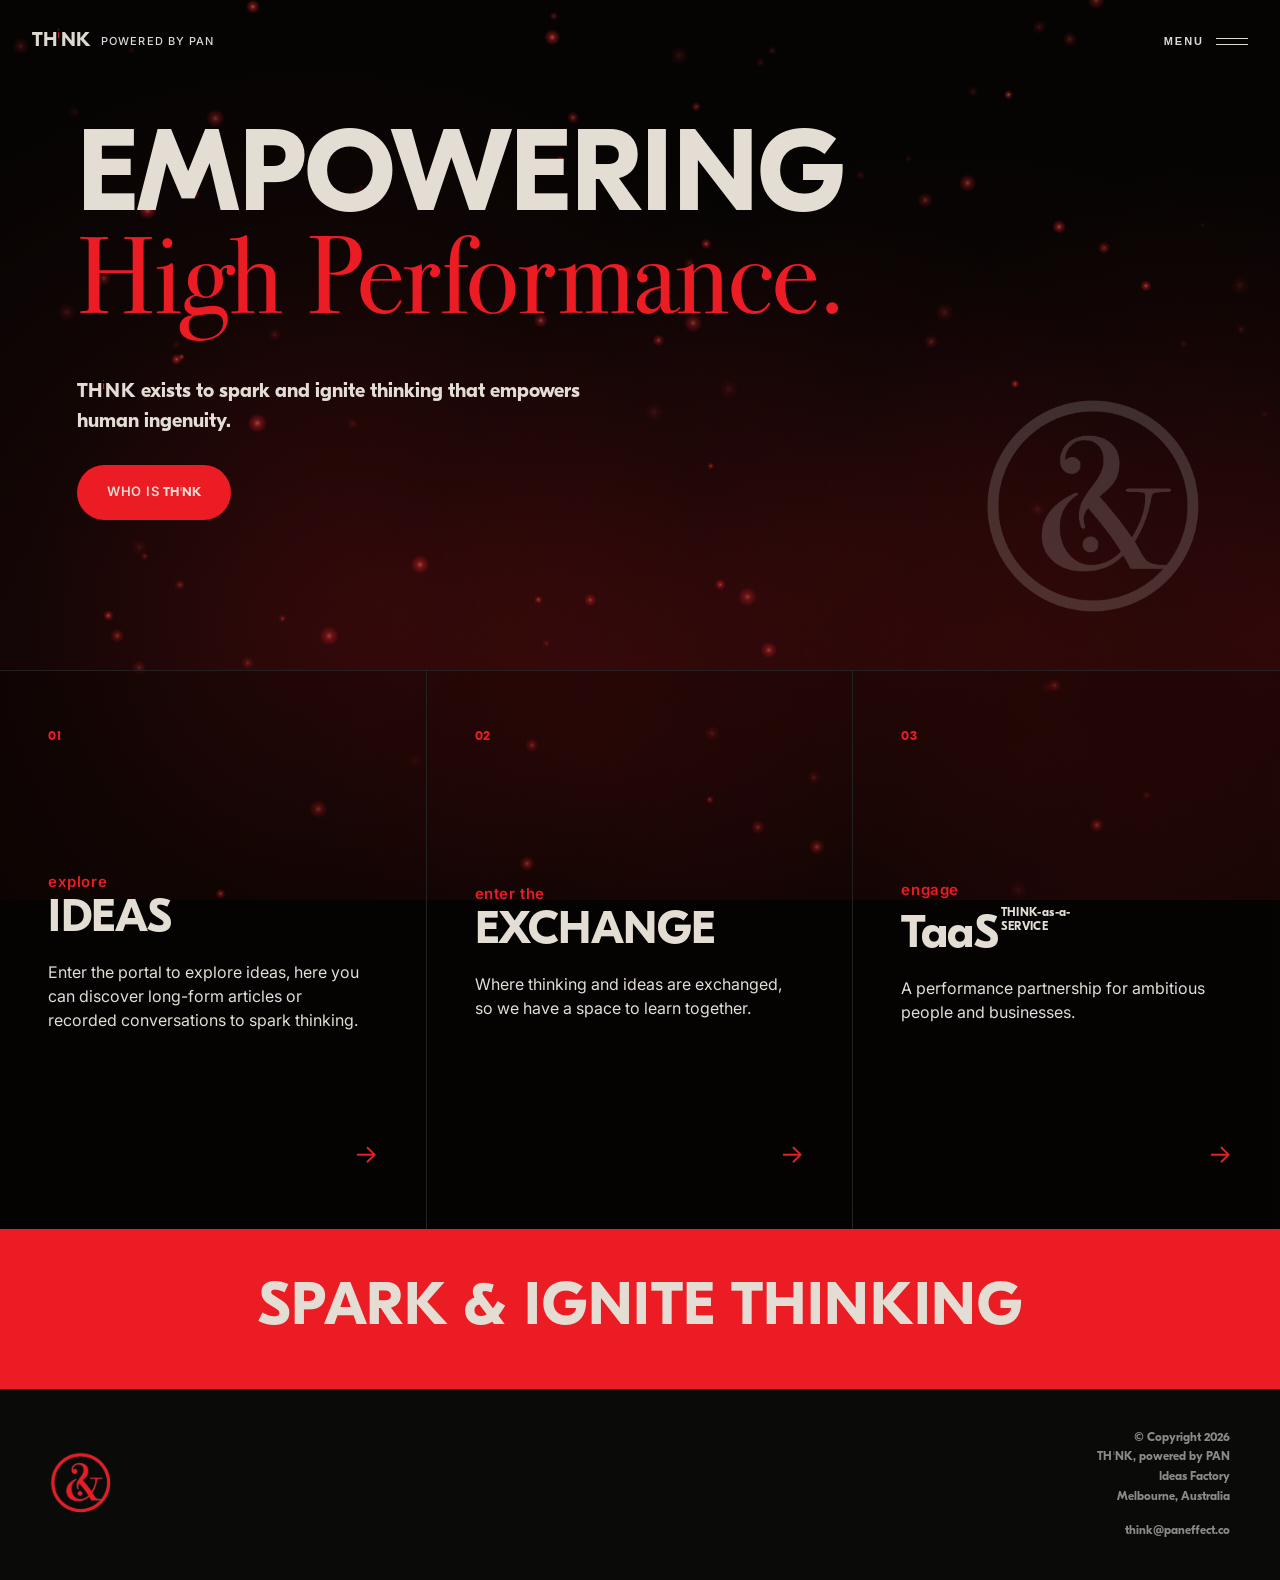
==== index.html @ 20e330e3 "Add files via upload" ====
<!DOCTYPE html>
<html lang="en">
<head>
<meta charset="UTF-8">
<meta name="viewport" content="width=device-width, initial-scale=1, maximum-scale=1">
<title>THiNK: Put the i back into thinking</title>
<meta name="description" content="THiNK, powered by PAN — put the i back into thinking. An ideas factory for real-world transformation.">
<link rel="preconnect" href="https://fonts.googleapis.com">
<link rel="preconnect" href="https://fonts.gstatic.com" crossorigin>
<link href="https://fonts.googleapis.com/css2?family=Archivo:wght@500;600;700;800;900&family=Inter:wght@400;500;600&family=Bodoni+Moda:ital,wght@0,400;0,500;0,600;1,400&display=swap" rel="stylesheet">
<style>
  @font-face{
    font-family:'GT Eesti Display';
    src:url([data-uri]) format('woff2');
    font-weight:700 900;
    font-style:normal;
    font-display:swap;
  }
  @font-face{
    font-family:'Bodoni 72';
    src:url([data-uri]) format('woff2');
    font-weight:400 600;
    font-style:normal;
    font-display:swap;
  }
  :root{
    --black:#0a0a09;
    --ink:#E3DDD3;
    --grey:#8a877f;
    --line:#232220;
    --red:#eb1c24;
    --panel:#121110;
    --serif-tight: -0.02em;
  }
  *{margin:0;padding:0;box-sizing:border-box;}
  html{scroll-behavior:smooth;background:#050403;}
  body{
    background:transparent;
    color:var(--ink);
    font-family:'Inter',sans-serif;
    font-weight:400;
    line-height:1.5;
    overflow-x:hidden;
    font-synthesis:none;
  }
  #emberCanvas{
    position:fixed;inset:0;width:100vw;height:100vh;
    z-index:0;pointer-events:none;display:block;
  }
  ::selection{background:var(--red);color:var(--black);}
  a{color:inherit;text-decoration:none;}

  h1,h2,h3,.disp{
    font-family:'GT Eesti Display','Archivo',sans-serif;
    font-weight:800;
    letter-spacing:var(--serif-tight);
    line-height:1.02;
    text-transform:uppercase;
  }

  .wrap{max-width:1180px;margin:0 auto;padding:0 32px;}
  @media (max-width:640px){.wrap{padding:0 22px;}}

  .eyebrow{
    font-family:'Inter',sans-serif;
    font-size:12px;
    font-weight:600;
    letter-spacing:0.18em;
    text-transform:uppercase;
    color:var(--red);
    display:flex;align-items:center;gap:10px;
    margin-bottom:var(--eyebrow-gap);
  }
  .eyebrow::before{content:"";width:20px;height:1px;background:var(--red);}

  /* NAV */
  header{
    position:fixed;top:0;left:0;right:0;z-index:100;
    display:flex;align-items:center;justify-content:space-between;
    padding:26px 32px;
    mix-blend-mode:difference;
  }
  @media (max-width:640px){header{padding:20px 22px;}}
  .logo{
    font-family:'GT Eesti Display','Archivo',sans-serif;
    font-weight:800;
    font-size:20px;
    letter-spacing:0.02em;
    display:flex;align-items:center;gap:10px;
  }
  .logo img.logo-mark{height:22px;width:auto;display:block;}
  .logo-inline{height:0.85em;width:auto;vertical-align:-0.12em;display:inline-block;margin:0 1px;}
  .logo-sub{
    font-family:'Inter',sans-serif;
    font-weight:500;
    font-size:11px;
    letter-spacing:0.1em;
    text-transform:uppercase;
    color:var(--ink);
  }
  @media (max-width:640px){.logo-sub{display:none;}}
  .menu-btn{
    font-size:11px;font-weight:600;letter-spacing:0.18em;text-transform:uppercase;
    display:flex;align-items:center;gap:12px;cursor:pointer;background:none;border:none;color:var(--ink);
    transition:transform .12s ease;
  }
  .menu-btn .bars{width:32px;height:7px;position:relative;}
  .menu-btn .bars span{position:absolute;left:0;right:0;height:1px;background:var(--ink);transition:transform .35s cubic-bezier(.22,.61,.36,1),background-color .35s ease;}
  .menu-btn .bars span:first-child{top:0;}
  .menu-btn .bars span:last-child{bottom:0;}
  /* hover: bars slide toward each other + pick up the red accent */
  .menu-btn:hover .bars span{background-color:var(--red);}
  .menu-btn:hover .bars span:first-child{transform:translateX(4px);}
  .menu-btn:hover .bars span:last-child{transform:translateX(-4px);}
  /* click: subtle press */
  .menu-btn:active{transform:scale(.94);}

  /* NAV OVERLAY */
  .overlay{
    position:fixed;inset:0;z-index:200;
    background:var(--black);
    display:flex;flex-direction:column;justify-content:center;
    padding:32px;
    overflow:hidden;
    transform:translateY(-100%);
    transition:transform .5s cubic-bezier(.7,0,.2,1);
  }
  .overlay.open{transform:translateY(0);}
  /* Sits on the exact same line as the .menu-btn (which is vertically
     centred against the taller logo, ~9px below the header padding), so
     leaving the cursor where the Menu button was lands on Close. */
  .overlay-close{
    position:absolute;top:35px;right:32px;
    font-size:11px;font-weight:600;letter-spacing:0.18em;text-transform:uppercase;
    background:none;border:none;color:var(--ink);cursor:pointer;
  }
  @media (max-width:640px){.overlay-close{top:29px;right:22px;}}
  .overlay nav{display:flex;flex-direction:column;gap:6px;}
  .overlay nav a{
    font-family:'GT Eesti Display','Archivo',sans-serif;font-weight:800;
    font-size:clamp(32px,7vw,64px);text-transform:uppercase;
    color:var(--ink);
    padding:10px 0;border-bottom:1px solid var(--line);
    transition:color .25s, padding-left .25s;
  }
  .overlay nav a:hover{color:var(--ink);padding-left:14px;}
  .overlay nav a span{color:var(--red);font-size:0.4em;vertical-align:super;margin-right:8px;}
  .overlay nav a .brand-logo,
  .overlay nav a .brand-logo-i{
    font-family:'GT Eesti Display','Archivo',sans-serif;font-weight:800;font-style:normal;
    text-transform:uppercase;color:inherit;vertical-align:baseline;font-size:1em;letter-spacing:inherit;
  }
  .overlay-foot{margin-top:40px;font-size:15px;color:var(--ink);}
  .overlay-foot a{color:var(--red);text-decoration:none;transition:opacity .25s ease;}
  .overlay-foot a:hover{opacity:.7;}

  section{position:relative;padding:min(18vh,150px) 0;border-bottom:1px solid var(--line);}
  /* --eyebrow-gap: the single spacing between a section eyebrow (.num or
     .eyebrow) and its title, applied identically everywhere. */
  :root{--eyebrow-gap:22px;}
  .num{font-family:'GT Eesti Display','Archivo',sans-serif;font-size:13px;color:var(--red);font-weight:700;letter-spacing:.05em;margin-bottom:var(--eyebrow-gap);display:block;}
  .num .brand-logo{color:var(--red);}

  /* HERO */
  #hero{
    min-height:100vh;display:flex;flex-direction:column;justify-content:center;
    border-bottom:1px solid var(--line);
    background:
      radial-gradient(ellipse 80% 60% at 50% 0%, rgba(235,28,36,0.14), transparent 60%),
      var(--black);
  }
  #hero .wrap{padding-top:100px;}
  .hero-head{
    font-size:clamp(32px,5.6vw,80px);
    margin:22px 0 26px;
  }
  .hero-head .i{
    color:var(--red);
    font-family:'Bodoni 72','Bodoni Moda','Bodoni MT',Georgia,serif;
    font-style:normal;
    font-weight:500;
    font-size:1.4em;
    text-transform:lowercase;
    letter-spacing:0;
  }
  .i-inline{
    color:var(--red);
    font-style:normal;
  }
  .hero-purpose{
    max-width:600px;
    font-family:'GT Eesti Display','Archivo',sans-serif;
    font-weight:700;
    font-size:clamp(17px,2.2vw,23px);
    color:var(--ink);
    margin-bottom:20px;
  }
  .hero-sub{
    max-width:560px;
    font-size:clamp(16px,2vw,20px);
    color:var(--ink);
    margin-bottom:44px;
  }
  .cta-row{display:flex;gap:18px;flex-wrap:wrap;align-items:center;}
  .btn{
    font-family:'Inter',sans-serif;font-weight:600;font-size:13px;letter-spacing:.06em;text-transform:uppercase;
    padding:17px 30px;border-radius:100px;
    display:inline-flex;align-items:center;gap:10px;
    transition:transform .25s, background .25s, color .25s;
  }
  .btn-primary{background:var(--red);color:var(--ink);}
  .btn-primary:hover{background:var(--ink);color:var(--black);transform:translateY(-2px);}
  .btn-primary .brand-logo,.btn-primary .brand-logo-i{color:inherit;font-style:normal;}
  .btn-ghost{border:1px solid var(--line);color:var(--ink);}
  .btn-ghost:hover{border-color:var(--ink);transform:translateY(-2px);}
  .btn-black{background:var(--black);color:var(--ink);border:1px solid var(--black);}
  .btn-black:hover{background:var(--panel);transform:translateY(-2px);}
  .scroll-cue{
    position:absolute;bottom:36px;left:50%;transform:translateX(-50%);
    font-size:11px;letter-spacing:.18em;text-transform:uppercase;color:var(--ink);
    display:flex;flex-direction:column;align-items:center;gap:10px;
  }
  .scroll-cue .line{width:1px;height:34px;background:linear-gradient(var(--red),transparent);animation:pulse 2s infinite;}
  @keyframes pulse{0%,100%{opacity:.3}50%{opacity:1}}

  /* GENERIC REVEAL */
  .reveal{opacity:0;transform:translateY(28px);transition:opacity .8s ease, transform .8s ease;}
  .reveal.in{opacity:1;transform:none;}

  /* SECTION HEAD */
  .s-head{max-width:820px;}
  /* line-height 1.12 (vs the base 1.02) so the enlarged italic word — e.g.
     "operators" at 1.4em — clears the line below it instead of overlapping. */
  .s-head h2{font-size:clamp(30px,5vw,58px);line-height:1.12;}
  /* Trim the title's line box to the cap height at the top. Without this, a
     large italic word on the FIRST line (e.g. "engage") inflates that line and
     pushes the caps down, so the eyebrow→title gap looked bigger on those
     sections than on ones where the italic word wraps to line 2 (e.g.
     "thinking"). Trimming makes the gap even across all sections. Progressive
     enhancement: browsers without text-box support fall back to the old look. */
  .s-head h2, .taas-head, #final h2{
    text-box-trim:trim-start;
    text-box-edge:cap alphabetic;
    text-box:trim-start cap alphabetic;
  }
  .s-head h2 em{
    color:var(--red);
    font-style:normal;
    font-family:'Bodoni 72','Bodoni Moda','Bodoni MT',Georgia,serif;
    font-weight:500;
    font-size:1.4em;
    text-transform:lowercase;
  }
  .s-head h2 em.cap{text-transform:none;}
  .arch-head-logo{height:1.368em;width:auto;vertical-align:-0.36em;display:inline-block;}
  .stop{font-size:1em;}
  .arrow-sep{
    color:var(--ink);
    font-family:'GT Eesti Display','Archivo',sans-serif;
    font-weight:400;
    font-size:.7em;
    display:inline-block;
    margin:0 .02em;
    vertical-align:middle;
  }
  .lede{max-width:560px;color:var(--ink);font-size:17px;margin-top:22px;}
  .bio-copy{max-width:680px;color:var(--ink);font-size:16px;line-height:1.65;margin-top:20px;}

  /* WHAT / WHY split */
  .gap-copy{max-width:680px;color:var(--ink);font-size:16px;line-height:1.75;margin-top:32px;}
  .gap-copy + .gap-copy{margin-top:16px;}
  .mindset-quote{
    font-family:'GT Eesti Display','Archivo',sans-serif;font-weight:700;font-style:italic;
    color:var(--red);font-size:clamp(15px,1.6vw,18px);line-height:1.4;
    max-width:680px;margin:20px 0;
  }
  .big-stat{font-family:'GT Eesti Display','Archivo',sans-serif;font-size:clamp(40px,6vw,80px);font-weight:800;color:var(--ink);}

  /* triad list (why) */
  .triad{margin-top:56px;display:flex;flex-direction:column;}
  .triad-row{
    display:grid;grid-template-columns:180px 1fr 40px;gap:24px;align-items:center;
    padding:26px 0;border-top:1px solid var(--line);
    transition:padding-left .3s;
  }
  .triad-row:hover{padding-left:14px;}
  .triad-row:last-child{border-bottom:1px solid var(--line);}
  .triad-row .from{color:var(--ink);font-size:14px;}
  .triad-row .to{font-family:'GT Eesti Display','Archivo',sans-serif;font-weight:700;font-size:19px;}
  .triad-row .arrow{color:var(--red);font-size:20px;text-align:right;}
  @media (max-width:640px){.triad-row{grid-template-columns:1fr 26px;}.triad-row .from{grid-column:1/3;}}

  /* TaaS */
  #taas{
    background:transparent;
  }
  .lc{text-transform:lowercase;}
  .keep-case{text-transform:none;}
  .taas-head{font-size:clamp(30px,5vw,58px);line-height:1.12;}
  .taas-head .service{color:var(--red);font-family:'Bodoni 72','Bodoni Moda','Bodoni MT',Georgia,serif;font-style:normal;font-weight:500;font-size:1.4em;text-transform:lowercase;}
  .taas-line{max-width:600px;color:var(--ink);font-size:18px;margin-top:24px;}

  /* pillars */
  .pillars{display:grid;grid-template-columns:repeat(3,1fr);gap:1px;background:var(--line);margin-top:56px;}
  @media (max-width:800px){.pillars{grid-template-columns:1fr;}}
  .pillar{background:var(--black);padding:38px 30px;transition:background .3s;}
  .pillar:hover{background:var(--panel);}
  .pillar .num{margin-bottom:30px;}
  .pillar h3{font-size:22px;margin-bottom:14px;}
  .pillar p{color:var(--ink);font-size:15px;}

  /* how we help grid */
  .help-grid{display:grid;grid-template-columns:repeat(4,1fr);gap:1px;background:var(--line);margin-top:56px;}
  @media (max-width:900px){.help-grid{grid-template-columns:repeat(2,1fr);}}
  @media (max-width:520px){.help-grid{grid-template-columns:1fr;}}
  .help-card{
    background:var(--black);padding:34px 26px;min-height:230px;
    display:flex;flex-direction:column;justify-content:space-between;
    cursor:pointer;transition:background .3s;
  }
  .help-card:hover{background:var(--panel);}
  .help-card .num{color:var(--ink);}
  .help-card h3{font-size:20px;margin:14px 0 10px;}
  .help-card p{
    color:var(--ink);font-size:14px;max-height:0;overflow:hidden;
    transition:max-height .35s ease;
  }
  .help-card:hover p, .help-card.active p{max-height:120px;}

  /* IDEAS PAGE: live Substack feed columns */
  .ideas-feed{
    display:grid;grid-template-columns:1fr 1fr;gap:64px;
    margin-top:64px;padding-top:48px;border-top:1px solid var(--line);
  }
  @media (max-width:800px){.ideas-feed{grid-template-columns:1fr;gap:44px;}}
  .feed-col-title{
    font-family:'Inter',sans-serif;font-size:12px;font-weight:600;
    letter-spacing:.18em;text-transform:uppercase;color:var(--red);
    padding-bottom:16px;margin-bottom:24px;border-bottom:1px solid var(--line);
  }
  .feed-list{display:flex;flex-direction:column;gap:26px;}
  .feed-item{
    display:block;padding-bottom:26px;border-bottom:1px solid var(--line);
    transition:opacity .25s;
  }
  .feed-item:last-child{border-bottom:none;padding-bottom:0;}
  .feed-item:hover{opacity:.75;}
  .feed-item-date{
    font-family:'Inter',sans-serif;font-size:11px;font-weight:600;
    letter-spacing:.1em;text-transform:uppercase;color:var(--ink);opacity:.55;
  }
  .feed-item-title{
    font-family:'GT Eesti Display','Archivo',sans-serif;font-weight:700;
    font-size:19px;line-height:1.28;margin:10px 0 8px;
    text-transform:none;letter-spacing:0;transition:color .2s;
  }
  .feed-item:hover .feed-item-title{color:var(--red);}
  .feed-item-sub{color:var(--ink);opacity:.75;font-size:14px;line-height:1.55;font-family:'Inter',sans-serif;}
  .feed-status{color:var(--ink);opacity:.6;font-size:14px;line-height:1.6;}
  .feed-status a{color:var(--red);text-decoration:underline;text-underline-offset:3px;}

  /* IDEAS PAGE: subtle Substack subscribe strip */
  .ideas-subscribe{
    display:flex;flex-direction:column;align-items:flex-start;gap:18px;
    margin:48px 0 8px;padding:18px 24px 18px 20px;
    border-left:2px solid var(--red);
  }
  .ideas-subscribe-copy{max-width:420px;}
  .ideas-subscribe-label{
    font-family:'Inter',sans-serif;font-size:11px;font-weight:600;
    letter-spacing:.16em;text-transform:uppercase;color:var(--red);
    display:block;margin-bottom:6px;
  }
  .ideas-subscribe-title{
    font-family:'Inter',sans-serif;font-size:14px;line-height:1.55;
    color:var(--ink);opacity:.85;margin:0;
  }
  .ideas-subscribe-title .brand-logo{font-size:.95em;}
  .ideas-subscribe-form{display:flex;gap:10px;flex-wrap:wrap;flex-shrink:0;}
  .ideas-subscribe-input{
    font-family:'Inter',sans-serif;font-size:13px;color:var(--ink);
    background:transparent;border:1px solid var(--line);border-radius:100px;
    padding:11px 18px;min-width:220px;outline:none;transition:border-color .2s;
  }
  .ideas-subscribe-input::placeholder{color:var(--ink);opacity:.5;}
  .ideas-subscribe-input:focus{border-color:var(--red);}
  .ideas-subscribe-btn{
    font-family:'Inter',sans-serif;font-weight:600;font-size:12px;letter-spacing:.06em;text-transform:uppercase;
    background:var(--red);color:var(--black);border:none;border-radius:100px;
    padding:11px 26px;cursor:pointer;transition:background .2s, transform .2s;
  }
  .ideas-subscribe-btn:hover{background:var(--ink);transform:translateY(-1px);}
  @media (max-width:700px){
    .ideas-subscribe-form{width:100%;}
    .ideas-subscribe-input{flex:1;min-width:0;}
  }

  /* architecture: solar system visual */
  #architecture{text-align:center;overflow:hidden;}
  .arch-stage{
    position:relative;
    width:min(720px,100%);
    aspect-ratio:1/1;
    margin:60px auto 0;
    border-radius:50%;
    background:radial-gradient(circle at 50% 45%, #150d0b 0%, #0d0908 38%, #070605 62%, #030302 100%);
    box-shadow:0 0 120px rgba(235,28,36,0.08);
  }
  .arch-stage canvas{
    position:absolute;inset:0;width:100%;height:100%;display:block;
  }
  .arch-labels{
    position:absolute;inset:0;pointer-events:none;
  }
  .arch-label{
    position:absolute;
    transform:translate(-50%,-50%);
    font-family:'Inter',sans-serif;
    font-weight:600;
    font-size:10.5px;
    line-height:1.3;
    letter-spacing:.02em;
    white-space:normal;
    text-align:center;
    padding:6px 12px;
    border-radius:12px;
    border:1px solid rgba(235,28,36,0.35);
    background:rgba(8,6,5,0.62);
    backdrop-filter:blur(2px);
    pointer-events:auto;
    cursor:pointer;
    transition:opacity .25s, border-color .25s, background .25s;
    width:132px;
  }
  @media (min-width:640px){
    .arch-label{width:150px;font-size:11.5px;}
  }
  .arch-label:hover, .arch-label.active{
    border-color:var(--red);
    background:rgba(20,8,6,0.85);
  }
  .arch-label .dot{
    display:inline-block;width:6px;height:6px;border-radius:50%;
    margin-right:7px;vertical-align:middle;
    box-shadow:0 0 8px currentColor;
  }
  .arch-purpose-tag{
    position:absolute;left:50%;top:50%;transform:translate(-50%,-50%);
    font-family:'GT Eesti Display','Archivo',sans-serif;font-weight:800;font-size:clamp(16px,2.8vw,22px);
    letter-spacing:.08em;color:var(--red);text-transform:uppercase;
    pointer-events:auto;cursor:pointer;text-shadow:0 0 22px rgba(235,28,36,0.55);
    padding:10px 16px;border-radius:14px;border:1px solid transparent;
    transition:border-color .25s, background .25s, text-shadow .25s;
  }
  .arch-purpose-tag:hover, .arch-purpose-tag.active{
    border-color:var(--red);
    background:rgba(20,8,6,0.55);
    text-shadow:0 0 30px rgba(235,28,36,0.8);
  }
  .arch-caption{
    margin-top:34px;min-height:104px;color:var(--ink);font-size:15px;max-width:520px;margin-left:auto;margin-right:auto;
    box-sizing:border-box;padding:18px 22px;
    border-top:1px solid transparent;
    transition:opacity .25s, border-color .35s ease;
  }
  /* selected state: a quiet hairline above marks the zone; the red node title
     carries the emphasis, the supporting line stays understated. */
  .arch-caption.is-selected{
    border-top-color:rgba(235,28,36,0.16);
    padding-top:24px;
  }
  .arch-caption .cap-prompt{opacity:.6;}
  .arch-caption .cap-title{
    display:block;
    font-family:'GT Eesti Display','Archivo',sans-serif;
    font-weight:800;
    font-size:clamp(13px,1.7vw,16px);
    line-height:1.3;
    letter-spacing:.06em;
    text-transform:uppercase;
    color:var(--red);
    margin-bottom:14px;
  }
  .arch-caption .cap-text{
    display:block;color:var(--ink);opacity:.45;font-size:13.5px;line-height:1.6;
  }
  @keyframes archCapIn{from{opacity:0;transform:translateY(10px);}to{opacity:1;transform:none;}}
  .arch-caption .cap-title{animation:archCapIn .45s cubic-bezier(.22,.61,.36,1) both;}
  .arch-caption .cap-text{animation:archCapIn .45s cubic-bezier(.22,.61,.36,1) .09s both;}
  @media (prefers-reduced-motion: reduce){
    .arch-caption .cap-title, .arch-caption .cap-text{animation:none;}
  }
  .arch-caption.is-selected + .arch-hint{margin-top:16px;}
  .arch-hint{margin-top:8px;font-size:11px;letter-spacing:.1em;text-transform:uppercase;color:var(--ink);opacity:.55;}

  /* who is for: chips */
  .chip-row{display:flex;flex-wrap:wrap;gap:14px;margin-top:50px;}
  .chip{
    border:1px solid var(--line);border-radius:100px;padding:14px 26px;
    font-size:15px;color:var(--ink);
    transition:border-color .25s, color .25s;
  }
  .chip:hover{border-color:var(--red);color:var(--ink);}

  /* who is for: dynamic scrolling industries ticker (mixes GT Eesti bold + red Bodoni 72) */
  .industries-marquee{
    margin-top:56px;overflow:hidden;padding:30px 0;
    border-top:1px solid var(--line);border-bottom:1px solid var(--line);
  }
  .industries-track{
    display:flex;align-items:baseline;gap:26px;width:max-content;white-space:nowrap;
    animation:indScroll 44s linear infinite;
  }
  .industries-marquee:hover .industries-track{animation-play-state:paused;}
  .ind{font-family:'GT Eesti Display','Archivo',sans-serif;font-weight:700;font-size:22px;color:var(--ink);text-transform:uppercase;letter-spacing:.01em;}
  .ind-sep{color:var(--line);font-size:20px;}
  @keyframes indScroll{from{transform:translateX(0);}to{transform:translateX(-50%);}}
  @media (prefers-reduced-motion: reduce){.industries-track{animation:none;}}

  /* outcomes: dynamic dual-row scrolling marquee */
  .unlock-marquee{
    margin-top:56px;display:flex;flex-direction:column;gap:22px;
    overflow:hidden;padding:34px 0;
    background:linear-gradient(180deg,transparent,rgba(235,28,36,0.04),transparent);
  }
  .unlock-row{
    display:flex;gap:20px;width:max-content;flex-wrap:nowrap;
    animation:unlockLeft 32s linear infinite;
  }
  .unlock-row.reverse{animation:unlockRight 38s linear infinite;}
  .unlock-row:hover{animation-play-state:paused;}
  .unlock-chip{
    display:inline-flex;align-items:center;gap:12px;white-space:nowrap;
    border:1px solid var(--line);border-radius:100px;padding:16px 30px;
    font-family:'GT Eesti Display','Archivo',sans-serif;font-weight:700;font-size:16px;
    color:var(--ink);background:var(--panel);transition:border-color .25s;
  }
  .unlock-chip:hover{border-color:var(--red);}
  .unlock-chip .dot{width:8px;height:8px;border-radius:50%;background:var(--red);display:inline-block;flex:none;}
  @keyframes unlockLeft{from{transform:translateX(0);}to{transform:translateX(-50%);}}
  @keyframes unlockRight{from{transform:translateX(-50%);}to{transform:translateX(0);}}
  @media (prefers-reduced-motion: reduce){
    .unlock-row, .unlock-row.reverse{animation:none;}
  }

  /* ===== TaaS page: track-record impact grid (GT Eesti bold labels + red Bodoni 72 figures) ===== */
  .impact-grid{display:grid;grid-template-columns:repeat(3,1fr);gap:1px;background:var(--line);margin-top:56px;}
  @media (max-width:900px){.impact-grid{grid-template-columns:repeat(2,1fr);}}
  @media (max-width:600px){.impact-grid{grid-template-columns:1fr;}}
  .impact-card{
    background:var(--black);padding:38px 30px;transition:background .3s;
    display:flex;flex-direction:column;gap:14px;
  }
  .impact-card:hover{background:var(--panel);}
  .impact-figure{
    font-family:'Bodoni 72','Bodoni Moda','Bodoni MT',Georgia,serif;
    font-style:normal;color:var(--red);font-weight:500;font-size:clamp(24px,3vw,34px);line-height:1.15;
  }
  .impact-label{
    font-family:'GT Eesti Display','Archivo',sans-serif;font-weight:700;
    color:var(--ink);font-size:14.5px;line-height:1.5;text-transform:none;letter-spacing:0;
  }

  /* ===== TaaS page: offerings grid (Project / Execution / Lab / Bespoke) ===== */
  .offer-grid{
    display:grid;grid-template-columns:repeat(2,1fr);gap:26px;margin-top:56px;
    align-items:start;
  }
  @media (max-width:640px){.offer-grid{grid-template-columns:1fr;}}
  /* Cards auto-size to their (taller) back face — the two faces are stacked in
     one grid cell so the card is as tall as its content, never scrolls, and a
     small script (equalizeOfferCards in app.js) sets every card to the tallest
     card's height so they all match. --offer-h is written by that script. */
  .offer-flip{
    position:relative;perspective:1800px;cursor:pointer;outline:none;
    min-height:var(--offer-h, 440px);
    display:flex;flex-direction:column;
    border:1px solid var(--line);background:linear-gradient(180deg, rgba(235,28,36,0.04), transparent);
  }
  /* flex:1 makes the inner (and its grid-stacked faces) fill the full card
     height even when the card is stretched taller than its content, so the
     back face's black background reaches the whole outline. */
  .offer-flip-inner{
    position:relative;width:100%;flex:1;
    display:grid;
    transition:transform .8s cubic-bezier(.7,0,.2,1);
    transform-style:preserve-3d;
  }
  .offer-flip:hover .offer-flip-inner,
  .offer-flip.flipped .offer-flip-inner,
  .offer-flip:focus-visible .offer-flip-inner{
    transform:rotateY(180deg);
  }
  .offer-face{
    grid-area:1 / 1;backface-visibility:hidden;
    display:flex;flex-direction:column;padding:32px 28px;
  }
  .offer-front{justify-content:center;background:transparent;}
  .offer-back{
    transform:rotateY(180deg);justify-content:flex-start;
    background:var(--black);
  }
  .offer-slide-head{display:flex;align-items:baseline;gap:14px;margin-bottom:16px;flex-wrap:wrap;}
  .offer-index{
    font-family:'Bodoni 72','Bodoni Moda','Bodoni MT',Georgia,serif;
    font-style:normal;color:var(--red);font-weight:500;font-size:clamp(32px,3.4vw,46px);line-height:1;
  }
  .offer-title{
    font-family:'GT Eesti Display','Archivo',sans-serif;font-weight:800;text-transform:uppercase;
    color:var(--ink);font-size:clamp(20px,2.2vw,28px);
  }
  .offer-tagline{
    font-family:'GT Eesti Display','Archivo',sans-serif;font-weight:600;
    color:var(--red);font-size:16px;margin-bottom:20px;
  }
  .offer-copy{color:var(--ink);font-size:15px;line-height:1.75;margin-bottom:22px;}
  .offer-meta{display:grid;grid-template-columns:1fr 1fr;gap:20px;}
  @media (max-width:900px){.offer-meta{grid-template-columns:1fr;}}
  .offer-label{
    display:block;font-family:'Inter',sans-serif;font-weight:600;font-size:11px;
    letter-spacing:.12em;text-transform:uppercase;color:var(--red);margin-bottom:6px;
  }
  .offer-meta p{color:var(--ink);font-size:14.5px;line-height:1.6;}
  .offer-hint{
    margin-top:26px;display:flex;align-items:center;gap:12px;
    font-family:'Inter',sans-serif;font-weight:600;font-size:11px;
    letter-spacing:.14em;text-transform:uppercase;color:var(--ink);
  }
  .offer-hint-arrow{
    font-size:28px;line-height:1;color:var(--red);display:inline-block;
    transition:transform .35s;
  }
  .offer-flip:hover .offer-hint-arrow{transform:translateX(10px);}
  .offer-flow{margin:32px auto 0;max-width:760px;color:var(--ink);font-size:15px;line-height:1.7;text-align:center;}
  @media (prefers-reduced-motion: reduce){.offer-flip-inner{transition:none;}}

  /* case study carousel (Why THiNK is Different) — all cards present from the start,
     slides via arrows/dots only; no scroll-jacking, page scroll stays completely normal */
  .case-strip-wrap{
    position:relative;margin-top:56px;
    display:flex;align-items:center;gap:18px;
  }
  /* vertical padding gives the active card's border room so overflow:hidden
     (which clips the sliding track horizontally) doesn't shave its top/bottom. */
  .case-strip-window{
    flex:1;overflow:hidden;position:relative;padding:14px 0;
  }
  .case-strip-track{
    display:flex;gap:28px;align-items:stretch;
    transition:transform .6s cubic-bezier(.4,0,.2,1);
    will-change:transform;
  }
  @media (prefers-reduced-motion: reduce){.case-strip-track{transition:none;}}
  /* No fixed height / overflow: every tile stretches to the tallest one in the
     row (flex align-items:stretch), so all cards are the same size and none
     needs to scroll, at any width. */
  .case-tile{
    flex:0 0 auto;width:min(680px, 78vw);
    display:flex;flex-direction:column;justify-content:center;
    border:1px solid var(--line);
    background:linear-gradient(180deg, rgba(235,28,36,0.04), transparent);
    padding:48px 52px;
    text-align:center;
    opacity:.35;transform:scale(.92);
    transition:opacity .5s ease, transform .5s ease;
  }
  .case-tile.is-active{opacity:1;transform:scale(1);border-color:var(--red);}
  @media (max-width:700px){
    .case-tile{padding:44px 46px 32px;width:100%;max-width:100%;}
    .case-strip-wrap{gap:0;}
    .case-strip-window{width:100%;}
    .case-arrow-big{
      position:absolute;top:50%;transform:translateY(-50%);z-index:3;
      width:36px;height:36px;font-size:16px;
      background:rgba(10,10,9,0.55);
    }
    .case-prev{left:2px;}
    .case-next{right:2px;}
  }
  .case-slide-head{display:flex;align-items:baseline;justify-content:center;gap:20px;margin-bottom:18px;flex-wrap:wrap;}
  .case-index{
    font-family:'Bodoni 72','Bodoni Moda','Bodoni MT',Georgia,serif;
    font-style:normal;color:var(--red);font-weight:500;font-size:clamp(34px,4vw,52px);line-height:1;
  }
  .case-title{
    font-family:'GT Eesti Display','Archivo',sans-serif;font-weight:800;text-transform:uppercase;
    color:var(--ink);font-size:clamp(22px,2.6vw,32px);
  }
  .case-context{color:var(--ink);font-size:15px;line-height:1.7;max-width:560px;margin:0 auto 22px;}
  .case-relevance{max-width:560px;margin:0 auto;}
  .case-relevance-label{
    display:block;font-family:'Inter',sans-serif;font-weight:600;font-size:12px;
    letter-spacing:.12em;text-transform:uppercase;color:var(--red);margin-bottom:8px;
  }
  .case-relevance p{color:var(--ink);font-size:14px;line-height:1.6;}
  .case-arrow-big{
    flex:0 0 auto;
    background:var(--panel, rgba(255,255,255,0.03));border:1.5px solid var(--line);color:var(--ink);
    width:76px;height:76px;border-radius:50%;display:flex;align-items:center;justify-content:center;
    cursor:pointer;font-size:30px;transition:border-color .25s,color .25s,transform .25s,background .25s;
  }
  .case-arrow-big:hover{border-color:var(--red);color:var(--red);background:rgba(235,28,36,0.08);transform:scale(1.08);}
  @media (max-width:900px){
    .case-arrow-big{width:56px;height:56px;font-size:24px;}
    .case-strip-wrap{gap:10px;}
  }
  @media (max-width:520px){
    .case-arrow-big{width:44px;height:44px;font-size:19px;}
  }
  .case-dots{display:flex;gap:10px;flex-wrap:wrap;justify-content:center;margin-top:28px;}
  .case-dot{
    width:9px;height:9px;border-radius:50%;border:1px solid var(--line);background:transparent;
    cursor:pointer;padding:0;transition:background .3s,border-color .3s;
  }
  .case-dot.active{background:var(--red);border-color:var(--red);}
  .case-outro{margin:32px auto 0;max-width:760px;color:var(--ink);font-size:15px;line-height:1.7;text-align:center;}
  .case-outro + .case-outro{margin-top:16px;}

  /* ===== TaaS page: What THiNK Does — two-column layout with staggered fading insight/ideas/innovation on the right ===== */
  .does-layout{display:block;margin-top:0;}
  .does-fade-stage{
    position:relative;
    border-left:1px solid var(--line);
  }
  @media (max-width:900px){.does-fade-stage{min-height:140px;border-left:none;border-top:1px solid var(--line);padding-top:36px;}}
  .does-fade-word{
    position:absolute;left:44px;right:16px;
    font-family:'Bodoni 72','Bodoni Moda','Bodoni MT',Georgia,serif;font-weight:500;
    font-size:clamp(36px,4.4vw,58px);color:var(--red);text-transform:lowercase;
    opacity:0;transition:opacity 1.3s ease;text-align:left;
  }
  .does-fade-word.is-active{opacity:1;}
  .does-fade-word.does-fade-top{top:4%;}
  .does-fade-word.does-fade-mid{top:50%;transform:translateY(-50%);}
  .does-fade-word.does-fade-bottom{bottom:4%;}
  @media (max-width:900px){
    .does-fade-word{left:0;right:0;top:36px;bottom:0;transform:none;text-align:center;display:flex;align-items:center;justify-content:center;}
  }
  @media (prefers-reduced-motion: reduce){.does-fade-word{transition:none;}}


  /* FAQ */
  .faq-item{border-top:1px solid var(--line);}
  .faq-item:last-child{border-bottom:1px solid var(--line);}
  .faq-q{
    width:100%;text-align:left;background:none;border:none;color:var(--ink);
    display:flex;justify-content:space-between;align-items:center;gap:20px;
    padding:26px 0;cursor:pointer;font-family:'GT Eesti Display','Archivo',sans-serif;font-weight:700;font-size:17px;
  }
  .faq-q .plus{font-size:22px;color:var(--red);flex:none;transition:transform .3s;font-weight:400;}
  .faq-q-text{flex:1;text-align:left;}
  .faq-item.open .plus{transform:rotate(45deg);}
  .faq-a{max-height:0;overflow:hidden;transition:max-height .35s ease;}
  .faq-a p{color:var(--ink);font-size:15px;padding:0 0 26px;max-width:680px;}

  /* final CTA */
  #final{
    text-align:center;padding-top:min(22vh,180px);padding-bottom:min(16vh,140px);
    background:radial-gradient(ellipse 70% 60% at 50% 100%, rgba(235,28,36,0.12), transparent 60%);
  }
  #final h2{font-size:clamp(30px,5vw,58px);line-height:1.12;max-width:900px;margin:0 auto 18px;}
  #final .lede{margin-top:0;}
  #final .cta-row{justify-content:center;margin-top:10px;}
  .enquiry-form{text-align:left;max-width:640px;margin:44px auto 0;}
  .enquiry-form button[type="submit"]{
    width:100%;justify-content:center;margin-top:36px;border:none;cursor:pointer;
  }
  .enquiry-success{margin:44px auto 0;max-width:640px;text-align:left;}

  footer{padding:50px 0 40px;}
  .foot-row{display:flex;justify-content:space-between;flex-wrap:wrap;gap:24px;font-size:13px;color:var(--ink);}
  .foot-row a:hover{color:var(--ink);}

  /* VIEW ROUTER */
  .view{display:none;}
  .view.active{display:block;}

  /* MINIMAL HOME: centred mark + statement, then the three core panels */
  #hero.home-stage{
    padding:0;background:transparent;border-bottom:none;
    min-height:auto;justify-content:flex-start;
    position:relative;overflow:hidden;
  }
  .home-hero{
    display:flex;flex-direction:column;align-items:flex-start;text-align:left;
    padding:min(16vh,130px) 6vw 150px;max-width:1400px;margin:0 auto;
    position:relative;z-index:2;width:100%;
  }
  .hero-mark{
    margin:0 0 34px;line-height:0.9;letter-spacing:-0.02em;
  }
  .hero-mark-line{
    display:block;
    font-family:'GT Eesti Display','Archivo',sans-serif;font-weight:800;text-transform:uppercase;
    color:var(--ink);
    font-size:clamp(42px,9vw,128px);
  }
  .hero-mark-emph{
    font-family:'Bodoni 72','Bodoni Moda','Bodoni MT',Georgia,serif;font-weight:500;font-style:normal;
    text-transform:none;color:var(--red);
    font-size:clamp(38px,8.6vw,124px);letter-spacing:-0.01em;
    margin-top:0.04em;
  }
  .hero-lede{
    font-family:'GT Eesti Display','Archivo',sans-serif;font-weight:500;text-transform:none;
    letter-spacing:0;color:var(--ink);
    font-size:clamp(16px,1.8vw,20px);line-height:1.5;
    max-width:520px;margin:6px 0 0;
  }
  .hero-flourish{
    position:absolute;right:min(6vw,90px);bottom:min(6vh,60px);
    width:min(220px,26vw);height:auto;opacity:.16;
    pointer-events:none;z-index:1;
  }
  .home-sub{
    font-family:'GT Eesti Display','Archivo',sans-serif;font-weight:700;text-transform:none;
    letter-spacing:0;color:var(--ink);
    font-size:clamp(16px,1.8vw,20px);line-height:1.55;
    max-width:560px;margin:0 auto;
  }
  .home-sub .i-inline{font-weight:700;}

  /* subtle emerging/fading values statements, rotating below the transparent brandmark */
  .values-veil{
    position:absolute;top:0;left:0;
    width:100%;height:100%;z-index:2;pointer-events:none;overflow:hidden;
  }
  .value-whisper{
    position:absolute;text-align:center;z-index:2;
    bottom:14px;
    --whisper-r:calc(min(6vw,90px) + min(220px,26vw)/2);
    right:var(--whisper-r);
    transform:translateX(50%);
    width:max-content;
    max-width:min(360px, calc(2*var(--whisper-r) - 24px), calc(2*(100vw - var(--whisper-r)) - 24px));
    white-space:normal;
    font-family:'Bodoni 72','Bodoni Moda','Bodoni MT',Georgia,serif;font-weight:500;font-style:normal;
    color:var(--ink);opacity:0;line-height:1.3;
    font-size:clamp(11px,1vw,13px);letter-spacing:.03em;
    animation-name:whisperRotate;animation-duration:25s;
    animation-timing-function:ease-in-out;animation-iteration-count:infinite;
  }
  .vw-1{animation-delay:0s;}
  .vw-2{animation-delay:5s;}
  .vw-3{animation-delay:10s;}
  .vw-4{animation-delay:15s;}
  .vw-5{animation-delay:20s;}
  @keyframes whisperRotate{
    0%{opacity:0;transform:translateX(50%) translateY(3px);}
    4%{opacity:.28;transform:translateX(50%) translateY(0);}
    16%{opacity:.28;transform:translateX(50%) translateY(0);}
    20%{opacity:0;transform:translateX(50%) translateY(-3px);}
    100%{opacity:0;transform:translateX(50%) translateY(-3px);}
  }
  @media (max-width:800px){
    .home-hero{padding-bottom:130px;}
    .value-whisper{font-size:10px;}
  }
  @media (prefers-reduced-motion: reduce){
    .value-whisper{animation:none;opacity:0;}
  }
  
  .panels{
    display:grid;grid-template-columns:repeat(3,1fr);
    border-top:1px solid var(--line);
  }
  @media (max-width:900px){.panels{grid-template-columns:1fr;}}
  .panel-btn{
    all:unset;cursor:pointer;text-align:left;box-sizing:border-box;
    display:flex;flex-direction:column;justify-content:space-between;
    min-height:min(62vh,620px);padding:56px 48px;position:relative;
    border-right:1px solid var(--line);
    background:rgba(5,4,3,0.28);transition:background .35s;
  }
  .panel-btn:last-child{border-right:none;}
  .panel-btn:hover{background:rgba(18,16,15,0.88);}
  .panel-num{font-family:'GT Eesti Display','Archivo',sans-serif;font-size:13px;color:var(--red);font-weight:700;letter-spacing:.05em;}
  .panel-title{margin:26px 0 16px;line-height:1.05;display:flex;flex-direction:column;gap:8px;}
  .panel-lead{
    font-family:'Inter',sans-serif;font-weight:600;text-transform:lowercase;
    color:var(--red);font-size:15px;letter-spacing:.04em;
  }
  .panel-emphasis{
    font-family:'GT Eesti Display','Archivo',sans-serif;font-weight:800;text-transform:uppercase;
    color:var(--ink);font-size:clamp(28px,3.8vw,46px);line-height:1.02;letter-spacing:-0.01em;
  }
  .panel-taas-sup{
    display:inline-block;vertical-align:super;font-size:0.26em;line-height:1.2;
    font-weight:700;letter-spacing:.03em;text-transform:uppercase;color:var(--ink);
    margin-left:0.18em;max-width:6em;white-space:normal;
  }
  .panel-title img.logo-inline-lg{height:0.95em;width:auto;vertical-align:-0.06em;display:inline-block;}
  .panel-mark{position:relative;display:inline-block;}
  .panel-sup{
    position:absolute;top:-0.25em;left:100%;margin-left:0.16em;
    font-family:'GT Eesti Display','Archivo',sans-serif;font-weight:700;
    font-size:0.32em;letter-spacing:.03em;text-transform:uppercase;
    color:var(--ink);line-height:1.15;white-space:normal;max-width:7em;
  }
  .panel-sup-lg{font-size:0.42em;top:-0.3em;max-width:8em;}
  .taas-mark{
    font-family:'GT Eesti Display','Archivo',sans-serif;font-weight:800;
    text-transform:none;font-size:0.95em;display:inline-block;
  }
  .panel-tag{
    color:var(--ink);font-size:16px;font-family:'Inter',sans-serif;font-weight:400;
    text-transform:none;letter-spacing:0;max-width:320px;transition:color .3s;
  }
  .panel-btn:hover .panel-tag{color:var(--ink);}
  .panel-arrow{
    align-self:flex-end;color:var(--red);font-size:26px;
    transition:transform .3s;
  }
  .panel-btn:hover .panel-arrow{transform:translateX(8px);}
  @media (max-width:900px){
    .panel-btn{border-right:none;border-top:1px solid var(--line);min-height:340px;padding:44px 32px;}
    .panel-btn:first-child{border-top:none;}
  }

  /* SITE-WIDE FOOTER: PAN-style flipping banner bordering a dark footer banner, no gap */
  .flip-banner{
    position:relative;overflow:hidden;perspective:1400px;
    height:clamp(90px,14vw,160px);
    display:block;margin:0;
  }
  .hero-who-cta{
    margin:28px 0 0;
  }
  .hero-who-cta .btn .brand-logo,
  .hero-who-cta .btn .brand-logo-i{
    color:inherit;font-style:normal;
  }
  .flip-inner{
    position:relative;width:100%;height:100%;
    transform-style:preserve-3d;
    transition:transform 1s cubic-bezier(.7,0,.2,1);
  }
  .flip-inner.flipped{transform:rotateX(180deg);}
  .flip-face{
    position:absolute;inset:0;
    display:flex;align-items:center;justify-content:center;
    backface-visibility:hidden;
    font-family:'GT Eesti Display','Archivo',sans-serif;font-weight:800;text-transform:uppercase;
    font-size:clamp(26px,5.6vw,60px);letter-spacing:.01em;
  }
  .flip-front{background:var(--red);color:var(--ink);}
  .flip-back{background:var(--black);color:var(--red);transform:rotateX(180deg);}
  @media (prefers-reduced-motion: reduce){.flip-inner{transition:none;}}

  /* Dark banner footer, sits flush beneath the flip banner on every page.
     Horizontal layout: PAN ampersand mark | copyright/address | contact,
     matching the paneffect.co reference. */
  .site-footer{
    padding:0;margin:0;border-top:none;
    background-color:var(--black);background-image:none;
    position:relative;z-index:2;isolation:isolate;
    display:block;
  }
  .footer-row{
    display:flex;align-items:center;justify-content:space-between;flex-wrap:wrap;
    gap:32px;padding:40px 0;
  }
  .footer-mark-icon{
    flex:none;width:64px;height:64px;cursor:pointer;transition:opacity .25s ease;
    background-image:url('[data-uri]');
    background-size:contain;background-repeat:no-repeat;background-position:center;
  }
  .footer-mark-icon:hover{opacity:.72;}
  .footer-text{
    flex:none;margin-left:auto;text-align:right;
    font-family:'GT Eesti Display','Archivo',sans-serif;font-weight:400;
    color:#8c8a85;
  }
  .footer-text p{margin:0;font-size:12px;line-height:1.65;color:#8c8a85;font-weight:400;}
  .footer-text .brand-logo,
  .footer-text .brand-logo-i{color:#8c8a85;font-weight:400;}
  .footer-contact-block{margin-top:14px;}
  .footer-contact-label{
    font-size:12px;font-weight:400;color:#8c8a85;margin:0 0 3px;
  }
  .footer-contact-email{
    display:block;font-size:12px;font-weight:400;color:#8c8a85;
    text-decoration:none;
  }
  .footer-contact-email:hover{color:var(--red);}
  @media (max-width:700px){
    .footer-row{flex-direction:column;align-items:center;gap:22px;padding:36px 8px;}
    .footer-mark-icon{width:56px;height:56px;}
    .footer-text{text-align:center;margin-left:0;width:100%;}
  }

  /* Text-based THiNK wordmark: GT Eesti Bold beige, with a red Bodoni superscript i */
  .brand-logo{
    font-family:'GT Eesti Display','Archivo',sans-serif;font-weight:800;
    text-transform:uppercase;color:var(--ink);letter-spacing:.01em;
    white-space:nowrap;
  }
  .brand-logo-i{
    font-family:'Bodoni 72','Bodoni Moda','Bodoni MT',Georgia,serif;
    font-style:normal;font-weight:500;color:var(--red);
    vertical-align:super;font-size:0.62em;line-height:0;
    text-transform:lowercase;
  }


  @media (prefers-reduced-motion: reduce){
    html{scroll-behavior:auto;}
    .reveal{opacity:1;transform:none;transition:none;}
    .scroll-cue .line{animation:none;}
  }

  /* ===== EXCHANGE PAGE: audience flip panels ===== */
  .cta-support{margin-top:20px;color:var(--ink);font-size:14px;max-width:520px;line-height:1.6;}

  /* events supporting copy stacked */
  .bio-copy + .bio-copy{margin-top:16px;}

  .audience-grid{display:grid;grid-template-columns:1fr 1fr;gap:24px;margin-top:56px;}
  @media (max-width:800px){.audience-grid{grid-template-columns:1fr;}}

  .audience-flip{
    position:relative;perspective:1600px;height:400px;cursor:pointer;outline:none;
  }
  @media (max-width:640px){.audience-flip{height:480px;}}
  .audience-flip-inner{
    position:relative;width:100%;height:100%;
    transition:transform .8s cubic-bezier(.7,0,.2,1);
    transform-style:preserve-3d;
  }
  .audience-flip:hover .audience-flip-inner,
  .audience-flip.flipped .audience-flip-inner,
  .audience-flip:focus-visible .audience-flip-inner{
    transform:rotateY(180deg);
  }
  .audience-face{
    position:absolute;inset:0;backface-visibility:hidden;
    border:1px solid var(--line);padding:40px 36px;
    display:flex;flex-direction:column;
  }
  .audience-front{
    background:var(--panel);justify-content:center;gap:16px;
  }
  .audience-logo-title{
    font-size:26px;display:flex;align-items:baseline;flex-wrap:wrap;gap:0.22em;
  }
  .audience-logo-title img.audience-logo{
    height:0.8em;width:auto;display:inline-block;align-self:center;margin-right:0.05em;
  }
  .audience-logo-title .hl-word{
    color:var(--red);font-style:normal;text-transform:lowercase;
    font-family:'Bodoni 72','Bodoni Moda','Bodoni MT',Georgia,serif;
    font-weight:500;font-size:1.05em;
  }
  .audience-back{
    background:var(--black);transform:rotateY(180deg);
    overflow-y:auto;gap:16px;border-color:var(--red);
  }
  .audience-tag{
    font-family:'GT Eesti Display','Archivo',sans-serif;font-weight:700;font-size:16px;
    color:var(--ink);text-transform:none;
  }
  .flip-hint{
    margin-top:auto;font-size:11px;letter-spacing:.14em;text-transform:uppercase;color:var(--ink);
    display:flex;align-items:center;gap:8px;
  }
  .audience-flip:hover .flip-hint{color:var(--red);}
  .audience-back p.copy{
    color:var(--ink);opacity:.88;font-size:14.5px;line-height:1.7;
  }
  .audience-back .kw{color:var(--red);font-weight:600;opacity:1;}
  .audience-back .chip-row{margin-top:4px;gap:8px;}
  .audience-back .chip{padding:8px 16px;font-size:12.5px;}
  .audience-cta{
    margin-top:auto;padding-top:6px;
    font-family:'Inter',sans-serif;font-weight:600;font-size:13px;letter-spacing:.06em;text-transform:uppercase;
    color:var(--red);display:inline-flex;align-items:center;gap:8px;transition:gap .25s;
  }
  .audience-cta:hover{gap:14px;}
  @media (prefers-reduced-motion: reduce){
    .audience-flip-inner{transition:none;}
  }


  /* ===== WAITLIST FORM ===== */
  .waitlist-form{max-width:640px;margin-top:50px;}
  .form-row{display:grid;grid-template-columns:1fr 1fr;gap:24px;}
  @media (max-width:640px){.form-row{grid-template-columns:1fr;}}
  .field{margin-top:26px;display:flex;flex-direction:column;gap:10px;}
  .field label{
    font-size:12px;font-weight:600;letter-spacing:.12em;text-transform:uppercase;color:var(--ink);
  }
  .field label .optional{text-transform:none;letter-spacing:0;font-weight:400;color:var(--ink);opacity:.65;}
  .field input[type="text"],
  .field input[type="email"],
  .field input[type="tel"],
  .field textarea{
    background:transparent;border:none;border-bottom:1px solid var(--line);
    color:var(--ink);font-family:'Inter',sans-serif;font-size:16px;padding:12px 2px;
    transition:border-color .25s;width:100%;
  }
  .field input:focus, .field textarea:focus{outline:none;border-color:var(--red);}
  .field textarea{resize:vertical;min-height:88px;font-family:'Inter',sans-serif;line-height:1.5;}

  .radio-row{display:flex;flex-wrap:wrap;gap:12px;margin-top:2px;}
  .radio-pill{position:relative;cursor:pointer;}
  .radio-pill input{position:absolute;opacity:0;width:0;height:0;}
  .radio-pill span{
    display:inline-block;border:1px solid var(--line);border-radius:100px;padding:12px 22px;
    font-size:14px;color:var(--ink);transition:border-color .25s,color .25s,background .25s;
  }
  .radio-pill input:checked + span{border-color:var(--red);color:var(--ink);background:rgba(235,28,36,0.1);}
  .radio-pill:hover span{border-color:var(--ink);}

  .waitlist-form button[type="submit"]{margin-top:36px;border:none;cursor:pointer;}
  .form-note{margin-top:16px;color:var(--ink);font-size:13px;max-width:480px;line-height:1.6;}

  .form-success{
    max-width:640px;margin-top:50px;padding:42px 40px;border:1px solid var(--line);
  }
  .form-success h3{font-size:24px;margin-bottom:12px;}
  .form-success p{color:var(--ink);font-size:15px;}

</style>
</head>
<body>

<canvas id="emberCanvas"></canvas>
<header>
  <a href="index.html" class="logo"><span class="brand-logo">TH<span class="brand-logo-i">i</span>NK</span> <span class="logo-sub">powered by PAN</span></a>
  <button class="menu-btn" id="menuOpen">
    <span>Menu</span>
    <span class="bars"><span></span><span></span></span>
  </button>
</header>
<div class="overlay" id="overlay">
  <button class="overlay-close" id="menuClose">Close</button>
  <nav>
    <a href="index.html"><span>&rarr;</span>Home</a>
    <a href="ideas.html"><span>&rarr;</span>Ideas</a>
    <a href="exchange.html"><span>&rarr;</span>THiNK Exchange</a>
    <a href="taas.html"><span>&rarr;</span>THiNK-as-a-Service</a>
    <a href="about.html"><span>&rarr;</span>Who is THiNK</a>
  </nav>
  <div class="overlay-foot"><span class="brand-logo">TH<span class="brand-logo-i">i</span>NK</span>, powered by <a href="https://paneffect.co/" target="_blank" rel="noopener noreferrer">PAN</a></div>
</div>
<div class="view active" id="view-home">
<section id="hero" class="home-stage">
  <div class="home-hero">
        <h1 class="hero-mark">
      <span class="hero-mark-line">Empowering</span>
      <span class="hero-mark-line hero-mark-emph">High Performance.</span>
    </h1>
    <p class="hero-lede"><span class="brand-logo">TH<span class="brand-logo-i">i</span>NK</span> exists to spark and ignite thinking that empowers human ingenuity.</p>
    <div class="hero-who-cta reveal">
      <a href="about.html" class="btn btn-primary"><span>Who is <strong class="brand-logo">TH<span class="brand-logo-i">i</span>NK</strong></span></a>
    </div>
    <img class="hero-flourish" src="[data-uri]" alt="" aria-hidden="true">
  </div>
  <div class="panels">
    <a class="panel-btn" href="ideas.html">
      <span class="panel-num">01</span>
      <div>
        <h3 class="panel-title"><span class="panel-lead">explore</span><span class="panel-emphasis">Ideas</span></h3>
        <p class="panel-tag">Enter the portal to explore ideas, here you can discover long-form articles or recorded conversations to spark thinking.</p>
      </div>
      <span class="panel-arrow">&rarr;</span>
    </a>
    <button class="panel-btn" data-view="exchange">
      <span class="panel-num">02</span>
      <div>
        <h3 class="panel-title"><span class="panel-lead">enter the</span><span class="panel-emphasis">Exchange</span></h3>
        <p class="panel-tag">Where thinking and ideas are exchanged, so we have a space to learn together.</p>
      </div>
      <span class="panel-arrow">&rarr;</span>
    </button>
    <button class="panel-btn" data-view="business">
      <span class="panel-num">03</span>
      <div>
        <h3 class="panel-title"><span class="panel-lead">engage</span><span class="panel-emphasis"><span class="keep-case">TaaS</span><sup class="panel-taas-sup">THiNK<span class="lc">-as-a-</span>Service</sup></span></h3>
        <p class="panel-tag">A performance partnership for ambitious people and businesses.</p>
      </div>
      <span class="panel-arrow">&rarr;</span>
    </button>
  </div>
</section>

<div class="flip-banner">
  <div class="flip-inner">
    <div class="flip-face flip-front">Spark &amp; Ignite Thinking</div>
    <div class="flip-face flip-back">Empowering Human Ingenuity</div>
  </div>
</div>
<footer class="site-footer">
  <div class="wrap footer-row">
    <a href="https://paneffect.co/" target="_blank" rel="noopener noreferrer" class="footer-mark-icon" aria-label="Visit PAN Group"></a>
    <div class="footer-text">
      <p>&copy; Copyright 2026</p>
      <p><span class="brand-logo">TH<span class="brand-logo-i">i</span>NK</span>, powered by PAN</p>
      <p>Ideas Factory</p>
      <p>Melbourne, Australia</p>
      <div class="footer-contact-block">
        <a href="mailto:think@paneffect.co" class="footer-contact-email">think@paneffect.co</a>
      </div>
    </div>
  </div>
</footer>
</div>
<script>
  // ==========================================================================
  // ANALYTICS
  // --------------------------------------------------------------------------
  // One place to configure analytics for the whole site. Set ANALYTICS_DOMAIN
  // to the exact domain you register in your Plausible account (for example
  // 'think.paneffect.co' — no https://, no trailing slash). Until it is set,
  // every call below is a silent no-op, so the site works normally before
  // analytics is switched on.
  //
  // Pageviews and time-on-page are tracked automatically once the domain is
  // set. Everything else is a custom event sent through track(name, props).
  // Because all tracking flows through track(), you can switch providers later
  // by editing only this block (e.g. swap the injected snippet + track body).
  // ==========================================================================
  var ANALYTICS_DOMAIN = 'thinkbypan.netlify.app'; // <-- set to your Plausible domain to turn analytics on

  (function(){
    if(!ANALYTICS_DOMAIN) return;
    var s = document.createElement('script');
    s.defer = true;
    s.setAttribute('data-domain', ANALYTICS_DOMAIN);
    // This Plausible build also auto-tracks outbound-link clicks (the footer
    // PAN link, Substack links, mailto), so those need no manual code.
    s.src = 'https://plausible.io/js/script.outbound-links.js';
    document.head.appendChild(s);
  })();
  // queue stub so events fired before the script loads are not lost
  window.plausible = window.plausible || function(){ (window.plausible.q = window.plausible.q || []).push(arguments); };

  // track(name, props?) — the single entry point for every custom event.
  function track(name, props){
    try { window.plausible(name, props ? { props: props } : undefined); } catch(e){}
  }
  var clean = function(s){ return (s || '').replace(/\s+/g, ' ').trim().slice(0, 80); };

  // --- Global interactions present on every page ---------------------------
  // Menu open
  var _mOpen = document.getElementById('menuOpen');
  if(_mOpen) _mOpen.addEventListener('click', function(){ track('Menu Open'); });
  // Overlay nav links (each link is "<span>→</span>Label"; the arrow span is
  // stripped so the property is just the destination name)
  document.querySelectorAll('#overlay nav a').forEach(function(a){
    a.addEventListener('click', function(){ track('Nav Click', { to: clean(a.textContent).replace(/^[^A-Za-z0-9]+/, '') }); });
  });
  // Home hero/section CTAs that are links (exclude form submit buttons — those
  // are tracked as conversions on successful submit instead)
  document.querySelectorAll('.btn:not([type="submit"])').forEach(function(b){
    b.addEventListener('click', function(){ track('CTA Click', { label: clean(b.textContent), page: document.title }); });
  });
  // Home page: the three portal panels (Ideas / Exchange / TaaS)
  document.querySelectorAll('.panel-btn').forEach(function(p){
    var emph = p.querySelector('.panel-emphasis');
    p.addEventListener('click', function(){ track('Home Panel Click', { panel: clean(emph ? emph.textContent : p.textContent) }); });
  });
  // Ideas page: Substack subscribe form
  var _sub = document.querySelector('.ideas-subscribe-form');
  if(_sub) _sub.addEventListener('submit', function(){ track('Substack Subscribe'); });

  // Ideas page: clicks on specific Substack articles / podcast episodes. The
  // feed is rendered asynchronously, so we delegate from the list containers.
  function feedDelegate(id, type){
    var el = document.getElementById(id);
    if(!el) return;
    el.addEventListener('click', function(e){
      var item = e.target.closest && e.target.closest('.feed-item');
      if(!item || !el.contains(item)) return;
      var t = item.querySelector('.feed-item-title');
      track('Ideas Content Click', { type: type, title: clean(t ? t.textContent : '') });
    });
  }
  feedDelegate('articlesList', 'Article');
  feedDelegate('podcastList', 'Podcast');

  // Section reached: how far through a page visitors get. Fires once, the first
  // time each section is ~50% on screen, so you can see the drop-off down a page
  // (e.g. how many reach Case Studies, then the FAQ). More reliable here than a
  // scroll-percentage, and more useful — it names the actual section.
  (function(){
    if(!('IntersectionObserver' in window)) return;
    var sections = document.querySelectorAll('section[id]');
    if(!sections.length) return;
    function sectionName(sec){
      var num = sec.querySelector('.num');
      if(num) return clean(num.textContent);
      var eye = sec.querySelector('.eyebrow');
      if(eye) return clean(eye.textContent);
      return sec.id || 'section';
    }
    var seen = {};
    var io = new IntersectionObserver(function(entries){
      entries.forEach(function(en){
        if(!en.isIntersecting) return;
        var id = en.target.id;
        if(seen[id]) return;
        seen[id] = true;
        track('Section View', { section: sectionName(en.target) });
        io.unobserve(en.target);
      });
    }, { threshold: 0.5 });
    sections.forEach(function(s){ io.observe(s); });
  })();

  // nav overlay
  const overlay = document.getElementById('overlay');
  document.getElementById('menuOpen').onclick = () => overlay.classList.add('open');
  document.getElementById('menuClose').onclick = () => overlay.classList.remove('open');
  overlay.querySelectorAll('a').forEach(a => a.addEventListener('click', () => overlay.classList.remove('open')));


  // ===== Cross-page navigation =====
  // The site was originally a single-page app that swapped in-page "views".
  // Now each view is its own HTML file, so nav links are real hrefs. Any
  // remaining [data-view] elements (e.g. <button> CTAs) are wired up here to
  // navigate to the matching page, preserving optional data-anchor scroll.
  const VIEW_TO_PAGE = { home:'index.html', media:'ideas.html', exchange:'exchange.html', business:'taas.html', about:'about.html' };
  document.querySelectorAll('[data-view]').forEach(el => {
    el.addEventListener('click', e => {
      e.preventDefault();
      const page = VIEW_TO_PAGE[el.dataset.view] || 'index.html';
      const anchor = el.dataset.anchor ? ('#' + el.dataset.anchor) : '';
      window.location.href = page + anchor;
    });
  });

  // ===== IDEAS PAGE: live Substack feed (Articles + Podcast) =====
  // Pulls the THiNK Substack RSS feed client-side so the Articles/Podcast
  // lists on the Ideas page always reflect what's live on Substack, with
  // no need to edit this file when new posts go out.
  //
  // Substack doesn't send CORS headers on its raw RSS XML, so we go through
  // a public proxy that fetches the feed server-side and hands it back in a
  // CORS-friendly way. rss2json.com's free tier is rate-limited (and can be
  // unavailable outright at times), so it's tried first and then backed up
  // by a second proxy (allorigins) that returns the raw XML, which we parse
  // ourselves — this way one proxy having a bad day doesn't take the whole
  // feed down. Results are cached in localStorage for 30 minutes to keep
  // requests low. If this publication's podcast episodes ever move to their
  // own dedicated RSS feed, swap SUBSTACK_FEED_URL below for that feed's
  // address.
  (function(){
    const articlesEl = document.getElementById('articlesList');
    const podcastEl = document.getElementById('podcastList');
    if(!articlesEl || !podcastEl) return;

    const SUBSTACK_FEED_URL = 'https://thinkbypan.substack.com/feed';
    const RSS2JSON_API = 'https://api.rss2json.com/v1/api.json?rss_url=' + encodeURIComponent(SUBSTACK_FEED_URL);
    const ALLORIGINS_API = 'https://api.allorigins.win/raw?url=' + encodeURIComponent(SUBSTACK_FEED_URL);
    const CORSPROXY_API = 'https://corsproxy.io/?url=' + encodeURIComponent(SUBSTACK_FEED_URL);
    const CACHE_KEY = 'think_substack_feed_v1';
    const CACHE_TTL_MS = 30 * 60 * 1000;

    function stripHtml(html){
      const tmp = document.createElement('div');
      tmp.innerHTML = html || '';
      return (tmp.textContent || tmp.innerText || '').replace(/\s+/g,' ').trim();
    }
    function truncate(text, len){
      if(!text) return '';
      if(text.length <= len) return text;
      return text.slice(0, len).replace(/\s+\S*$/, '') + '\u2026';
    }
    function formatDate(dateStr){
      const d = new Date(dateStr);
      if(isNaN(d.getTime())) return '';
      return d.toLocaleDateString('en-AU', {day:'numeric', month:'short', year:'numeric'});
    }
    function escapeHtml(str){
      const div = document.createElement('div');
      div.textContent = str || '';
      return div.innerHTML;
    }
    function parseRssXml(xmlText){
      // Fallback path: parse a raw RSS 2.0 document into the same
      // {title, link, pubDate, description} shape rss2json normally gives us.
      const doc = new DOMParser().parseFromString(xmlText, 'text/xml');
      if(doc.querySelector('parsererror')) throw new Error('Feed XML failed to parse');
      return Array.from(doc.querySelectorAll('item')).map(item => {
        const get = (tag) => { const n = item.querySelector(tag); return n ? n.textContent : ''; };
        return {
          title: get('title'),
          link: get('link'),
          pubDate: get('pubDate'),
          description: get('description') || get('encoded') || ''
        };
      });
    }
    function isPodcastItem(item){
      // Substack doesn't expose a distinct "subtitle" field via RSS, so the
      // post's subtitle/dek text lives inside the description. An episode is
      // classified as podcast content whenever that subtitle text mentions
      // "podcast" — anywhere in the word (e.g. "Podcast", "podcasts",
      // "THiNK Podcast: ..."). Everything else is treated as an article.
      const subtitle = stripHtml(item.description).toLowerCase();
      return subtitle.indexOf('podcast') !== -1;
    }
    function renderItems(el, items){
      el.innerHTML = items.map(item => {
        const sub = truncate(stripHtml(item.description), 110);
        return '<a class="feed-item" href="' + escapeHtml(item.link) + '" target="_blank" rel="noopener noreferrer">'
          + '<span class="feed-item-date">' + escapeHtml(formatDate(item.pubDate)) + '</span>'
          + '<h4 class="feed-item-title">' + escapeHtml(item.title) + '</h4>'
          + (sub ? '<p class="feed-item-sub">' + escapeHtml(sub) + '</p>' : '')
          + '</a>';
      }).join('');
    }
    function renderFallback(el, message){
      el.innerHTML = '<p class="feed-status">' + message + '</p>';
    }
    function applyFeed(items){
      const podcasts = items.filter(isPodcastItem).slice(0, 3);
      const articles = items.filter(i => !isPodcastItem(i)).slice(0, 3);

      if(articles.length){
        renderItems(articlesEl, articles);
      } else {
        renderFallback(articlesEl, 'New articles will appear here as soon as they\u2019re published. <a href="https://thinkbypan.substack.com" target="_blank" rel="noopener noreferrer">Visit THiNK Media &rarr;</a>');
      }
      if(podcasts.length){
        renderItems(podcastEl, podcasts);
      } else {
        renderFallback(podcastEl, 'New episodes will appear here as soon as they\u2019re published. <a href="https://thinkbypan.substack.com" target="_blank" rel="noopener noreferrer">Visit THiNK Media &rarr;</a>');
      }
    }
    function loadFromCache(){
      try {
        const cached = JSON.parse(localStorage.getItem(CACHE_KEY) || 'null');
        if(cached && cached.items && (Date.now() - cached.ts) < CACHE_TTL_MS) return cached.items;
      } catch(err){ /* localStorage unavailable or corrupt cache — ignore */ }
      return null;
    }
    function saveToCache(items){
      try { localStorage.setItem(CACHE_KEY, JSON.stringify({ts: Date.now(), items: items})); }
      catch(err){ /* storage full or unavailable — non-fatal */ }
    }

    const cachedItems = loadFromCache();
    if(cachedItems){
      applyFeed(cachedItems);
      return;
    }

    function fetchViaRss2json(){
      return fetch(RSS2JSON_API)
        .then(res => res.json())
        .then(data => {
          if(data.status !== 'ok' || !Array.isArray(data.items) || !data.items.length){
            throw new Error('Unexpected feed response from rss2json');
          }
          return data.items;
        });
    }
    function fetchViaAllorigins(){
      return fetch(ALLORIGINS_API)
        .then(res => res.text())
        .then(xmlText => {
          const items = parseRssXml(xmlText);
          if(!items.length) throw new Error('Unexpected feed response from allorigins');
          return items;
        });
    }
    function fetchViaCorsproxy(){
      return fetch(CORSPROXY_API)
        .then(res => res.text())
        .then(xmlText => {
          const items = parseRssXml(xmlText);
          if(!items.length) throw new Error('Unexpected feed response from corsproxy');
          return items;
        });
    }

    fetchViaRss2json()
      .catch(() => fetchViaAllorigins())
      .catch(() => fetchViaCorsproxy())
      .then(items => {
        applyFeed(items);
        saveToCache(items);
      })
      .catch(() => {
        const msg = 'The latest posts are on THiNK Media. <a href="https://thinkbypan.substack.com" target="_blank" rel="noopener noreferrer">Read on Substack &rarr;</a>';
        renderFallback(articlesEl, msg);
        renderFallback(podcastEl, msg);
      });
  })();

  // ===== Flip banners: Spark & Ignite Thinking / Empowering Human Ingenuity =====
  (function(){
    const flipEls = document.querySelectorAll('.flip-inner');
    if(!flipEls.length) return;
    const reduceMotion = window.matchMedia('(prefers-reduced-motion: reduce)').matches;
    if(reduceMotion) return;
    setInterval(() => flipEls.forEach(el => el.classList.toggle('flipped')), 2800);
  })();

  // scroll reveal
  const io = new IntersectionObserver((entries) => {
    entries.forEach(e => { if (e.isIntersecting) e.target.classList.add('in'); });
  }, { threshold: 0.15 });
  document.querySelectorAll('.reveal').forEach(el => io.observe(el));

  // FAQ accordion
  document.querySelectorAll('.faq-item').forEach(item => {
    const q = item.querySelector('.faq-q');
    const a = item.querySelector('.faq-a');
    q.addEventListener('click', () => {
      const isOpen = item.classList.contains('open');
      document.querySelectorAll('.faq-item.open').forEach(o => { o.classList.remove('open'); o.querySelector('.faq-a').style.maxHeight = null; });
      if (!isOpen) {
        item.classList.add('open'); a.style.maxHeight = a.scrollHeight + 'px';
        const qt = item.querySelector('.faq-q-text');
        track('FAQ Open', { question: clean(qt ? qt.textContent : q.textContent) });
      }
    });
  });

  // ==========================================================================
  // HUBSPOT
  // --------------------------------------------------------------------------
  // Waitlist signups are written straight into HubSpot as contacts using the
  // Forms Submissions API. Two things worth knowing about why it's done this way:
  //
  //  1. This endpoint is PUBLIC and unauthenticated by design — it's the same
  //     one HubSpot's own embedded forms use. There is no API key in this file
  //     and nothing secret to leak. The portal ID and form GUID are safe to
  //     commit and safe to see in the browser's network tab.
  //  2. No HubSpot script is loaded and no HubSpot cookie is set, so the site
  //     stays cookieless and needs no consent banner (see ANALYTICS.md). The
  //     trade-off is that HubSpot can't attribute a signup to an earlier
  //     browsing session — it just gets the contact. If HubSpot's tracking code
  //     is ever added, the `hutk` cookie below is picked up automatically and
  //     attribution starts working with no further change here.
  //
  // SETUP — these values come from the HubSpot embed code (see HUBSPOT.md).
  // The account is region ap1; the submissions endpoint below (api.hsforms.com)
  // is global and routes to the right region on its own, so no region is needed.
  var HUBSPOT_PORTAL_ID = '443645477';  // <-- PAN/THiNK HubSpot account (hub) ID
  var HUBSPOT_WAITLIST_FORM_GUID = '4996eac8-6423-4d14-bbb1-f10f8eac8931'; // Exchange waitlist form
  var HUBSPOT_ENQUIRY_FORM_GUID  = '7a35dce4-7920-4a93-bed3-5ef87f4b2bae'; // TaaS enquiry form (taas.html)
  //
  // Each form falls back to emailing think@paneffect.co through formsubmit.co
  // whenever its GUID (or the portal ID) is blank, so the live site keeps
  // working while HubSpot is being set up.
  // ==========================================================================
  var HUBSPOT_ENDPOINT = 'https://api.hsforms.com/submissions/v3/integration/submit';

  // Read HubSpot's tracking cookie if it happens to exist. Absent on this site
  // today (no HubSpot script), which is fine — the field is simply omitted.
  function hubspotUtk(){
    var m = document.cookie.match(/(^|;)\s*hubspotutk=([^;]*)/);
    return m ? decodeURIComponent(m[2]) : null;
  }

  // Post a set of {hubspotProperty: value} pairs to a HubSpot form. Returns a
  // Promise that rejects on any non-2xx response, so the caller can show the
  // error note that already exists in the markup.
  function submitToHubspot(formGuid, values){
    var fields = Object.keys(values)
      .filter(function(k){ return values[k] != null && String(values[k]).trim() !== ''; })
      .map(function(k){ return { objectTypeId: '0-1', name: k, value: String(values[k]).trim() }; });

    var context = { pageUri: window.location.href, pageName: document.title };
    var utk = hubspotUtk();
    if(utk) context.hutk = utk;

    return fetch(HUBSPOT_ENDPOINT + '/' + HUBSPOT_PORTAL_ID + '/' + formGuid, {
      method: 'POST',
      headers: { 'Content-Type': 'application/json' },
      body: JSON.stringify({ submittedAt: Date.now(), fields: fields, context: context })
    }).then(function(res){
      if(!res.ok) return res.text().then(function(t){ throw new Error('HubSpot ' + res.status + ': ' + t); });
      return res.json();
    });
  }

  // ===== THiNK Exchange: waitlist form =====
  (function(){
    const form = document.getElementById('waitlistForm');
    if(!form) return;
    const success = document.getElementById('formSuccess');
    const errorNote = document.getElementById('waitlistError');
    const submitBtn = form.querySelector('button[type="submit"]');

    form.addEventListener('submit', e => {
      e.preventDefault();

      // Honeypot: the hidden _honey field is invisible to people and irresistible
      // to bots. formsubmit.co used to enforce this server-side; now that the
      // submission goes to HubSpot it is checked here instead. If it's filled we
      // show the success state and send nothing.
      const honey = form.querySelector('[name="_honey"]');
      if(honey && honey.value){
        form.hidden = true;
        if(success) success.hidden = false;
        return;
      }

      if(errorNote) errorNote.hidden = true;
      const originalLabel = submitBtn ? submitBtn.textContent : '';
      if(submitBtn){ submitBtn.disabled = true; submitBtn.textContent = 'Sending…'; }

      const get = n => { const el = form.querySelector('[name="' + n + '"]'); return el ? el.value : ''; };

      let request;
      if(HUBSPOT_PORTAL_ID && HUBSPOT_WAITLIST_FORM_GUID){
        // Left side = the HubSpot contact property's INTERNAL name, right side =
        // the field on this page. Every property listed here must also exist as
        // a field on the HubSpot form, or HubSpot rejects the whole submission.
        request = submitToHubspot(HUBSPOT_WAITLIST_FORM_GUID, {
          firstname: get('fname'),
          lastname:  get('lname'),
          email:     get('email'),
          phone:     get('phone'),
          think_audience: 'Exchange',                 // tags the contact's source
          what_are_you_curious_about: get('curious')  // custom contact property
        });
      } else {
        // Fallback while HubSpot isn't configured yet — original behaviour.
        request = fetch('https://formsubmit.co/ajax/think@paneffect.co', {
          method: 'POST',
          headers: { 'Content-Type': 'application/json', 'Accept': 'application/json' },
          body: JSON.stringify(Object.fromEntries(new FormData(form).entries()))
        }).then(res => { if(!res.ok) throw new Error('Request failed'); return res.json(); });
      }

      request
        .then(() => {
          form.hidden = true;
          if(success) success.hidden = false;
          track('Waitlist Signup');
        })
        .catch((err) => {
          if(window.console && console.warn) console.warn('[waitlist]', err);
          if(errorNote) errorNote.hidden = false;
          if(submitBtn){ submitBtn.disabled = false; submitBtn.textContent = originalLabel; }
        });
    });
  })();

  // ===== TaaS page: enquiry form =====
  (function(){
    const form = document.getElementById('enquiryForm');
    if(!form) return;
    const success = document.getElementById('enquirySuccess');
    const errorNote = document.getElementById('enquiryError');
    const submitBtn = form.querySelector('button[type="submit"]');

    form.addEventListener('submit', e => {
      e.preventDefault();

      // Honeypot — same as the waitlist form.
      const honey = form.querySelector('[name="_honey"]');
      if(honey && honey.value){
        form.hidden = true;
        if(success) success.hidden = false;
        return;
      }

      if(errorNote) errorNote.hidden = true;
      const originalHTML = submitBtn ? submitBtn.innerHTML : '';
      if(submitBtn){ submitBtn.disabled = true; submitBtn.innerHTML = '<span>Sending…</span>'; }

      const get = n => { const el = form.querySelector('[name="' + n + '"]'); return el ? el.value : ''; };

      let request;
      if(HUBSPOT_PORTAL_ID && HUBSPOT_ENQUIRY_FORM_GUID){
        // `company` is a HubSpot company property; including it on the form makes
        // HubSpot create/associate a company record alongside the contact.
        request = submitToHubspot(HUBSPOT_ENQUIRY_FORM_GUID, {
          firstname: get('fname'),
          lastname:  get('lname'),
          email:     get('email'),
          phone:     get('phone'),
          company:   get('company'),
          think_audience: 'TaaS',                         // tags the contact's source
          what_are_you_looking_to_solve: get('message')  // custom contact property
        });
      } else {
        // Fallback while the enquiry form isn't configured yet — original behaviour.
        request = fetch('https://formsubmit.co/ajax/think@paneffect.co', {
          method: 'POST',
          headers: { 'Content-Type': 'application/json', 'Accept': 'application/json' },
          body: JSON.stringify(Object.fromEntries(new FormData(form).entries()))
        }).then(res => { if(!res.ok) throw new Error('Request failed'); return res.json(); });
      }

      request
        .then(() => {
          form.hidden = true;
          if(success) success.hidden = false;
          track('TaaS Enquiry');
        })
        .catch((err) => {
          if(window.console && console.warn) console.warn('[enquiry]', err);
          if(errorNote) errorNote.hidden = false;
          if(submitBtn){ submitBtn.disabled = false; submitBtn.innerHTML = originalHTML; }
        });
    });
  })();

  // ===== TaaS page: offerings grid (Project / Execution / Lab / Bespoke) — tap-to-flip for touch =====
  (function(){
    const grid = document.getElementById('offerGrid');
    if(!grid) return;
    const cards = Array.from(grid.querySelectorAll('.offer-flip'));
    if(!cards.length) return;

    // Record the first time each card's detail is revealed this pageview —
    // whether by tap (mobile) or hover (desktop, where the CSS flips the card
    // on :hover without a click). Deduped so a hover then tap counts once.
    var openedCards = {};
    function markOpen(card){
      var t = card.querySelector('.offer-title');
      var name = clean(t ? t.textContent : '');
      if(openedCards[name]) return;
      openedCards[name] = true;
      track('Offer Card Open', { card: name });
    }
    function toggleCard(card){
      card.classList.toggle('flipped');
      if(card.classList.contains('flipped')) markOpen(card); // count opens, not closes
    }
    cards.forEach(card => {
      card.addEventListener('mouseenter', () => markOpen(card));
      card.addEventListener('click', () => toggleCard(card));
      card.addEventListener('keydown', (e) => {
        if(e.key === 'Enter' || e.key === ' '){ e.preventDefault(); toggleCard(card); }
      });
    });

    // Make every offer card the same height as the tallest one, sized to its
    // content so no card ever needs to scroll. --offer-h drives min-height in
    // the CSS. Recomputed on resize and once web fonts have loaded (font swap
    // changes text height). The cards auto-size to content (align-items:start
    // on the grid), so reading offsetHeight with the var cleared gives each
    // card's natural height.
    let raf = null;
    function equalizeOfferCards(){
      grid.style.setProperty('--offer-h', 'auto');
      cards.forEach(c => c.style.minHeight = 'auto');
      // force reflow so natural heights are current
      void grid.offsetHeight;
      let max = 0;
      cards.forEach(c => { max = Math.max(max, c.offsetHeight); });
      cards.forEach(c => c.style.minHeight = '');
      grid.style.setProperty('--offer-h', max + 'px');
    }
    function scheduleEqualize(){
      if(raf) cancelAnimationFrame(raf);
      raf = requestAnimationFrame(equalizeOfferCards);
    }
    scheduleEqualize();
    window.addEventListener('resize', scheduleEqualize);
    if(document.fonts && document.fonts.ready){ document.fonts.ready.then(scheduleEqualize); }
    window.addEventListener('load', scheduleEqualize);
  })();

  // ===== TaaS page: What THiNK Does — fade cycle through Insight / Ideas / Innovation =====
  (function(){
    const stage = document.getElementById('doesFadeStage');
    if(!stage) return;
    const words = Array.from(stage.querySelectorAll('.does-fade-word'));
    if(!words.length) return;
    let i = 0;
    const reduceMotion = window.matchMedia('(prefers-reduced-motion: reduce)').matches;
    if(reduceMotion) return;
    setInterval(() => {
      words[i].classList.remove('is-active');
      i = (i + 1) % words.length;
      words[i].classList.add('is-active');
    }, 2600);
  })();

  // ===== TaaS page: case study carousel (Why THiNK is Different) =====
  // All six case tiles are rendered in the markup from the start (see #caseStripTrack).
  // Arrows/dots slide the track; there is no scroll listener of any kind here, so
  // normal page scrolling is never captured.
  (function(){
    const wrap = document.getElementById('caseStripWrap');
    if(!wrap) return;
    const track = document.getElementById('caseStripTrack');
    const tiles = Array.from(track.querySelectorAll('.case-tile'));
    const dots = Array.from(document.querySelectorAll('.case-dot'));
    const prevBtn = wrap.querySelector('.case-prev');
    const nextBtn = wrap.querySelector('.case-next');
    const windowEl = wrap.querySelector('.case-strip-window');
    const reduceMotion = window.matchMedia('(prefers-reduced-motion: reduce)').matches;
    const count = tiles.length;
    let index = 0;

    function layout(){
      // centre the active tile within the visible window, so neighbouring
      // tiles peek at both edges — this is what lets people see there is
      // more to explore without needing to interact first.
      const tile = tiles[index];
      if(!tile) return;
      const windowWidth = windowEl.clientWidth;
      const offset = tile.offsetLeft - (windowWidth - tile.offsetWidth) / 2;
      track.style.transition = reduceMotion ? 'none' : '';
      track.style.transform = 'translateX(' + (-offset) + 'px)';
    }

    function render(){
      tiles.forEach((t, i) => t.classList.toggle('is-active', i === index));
      dots.forEach((d, i) => d.classList.toggle('active', i === index));
      layout();
    }

    // --- Dwell time on each case study --------------------------------------
    // How long the visitor lingers on a given case, so you can see which ones
    // actually hold attention (not just which were clicked). Timing only runs
    // while the carousel is on screen, and is flushed when they switch case,
    // scroll it out of view, or leave the page. Reported as coarse buckets to
    // keep the property low-cardinality. NB: local `track` is the DOM strip, so
    // the analytics fn is called via window.track.
    function caseTitle(i){
      var t = tiles[i] && tiles[i].querySelector('.case-title');
      return clean(t ? t.textContent : ('Case ' + (i + 1)));
    }
    function bucket(sec){
      if(sec < 5) return '0-5s';
      if(sec < 15) return '5-15s';
      if(sec < 30) return '15-30s';
      if(sec < 60) return '30-60s';
      return '60s+';
    }
    var dwellStart = null, dwellCase = null, inView = false;
    function endDwell(){
      if(dwellStart != null && dwellCase != null){
        var sec = Math.round((Date.now() - dwellStart) / 1000);
        if(sec >= 3) window.track('Case Study Time', { case: dwellCase, time: bucket(sec) });
      }
      dwellStart = null; dwellCase = null;
    }
    function startDwell(){ dwellCase = caseTitle(index); dwellStart = Date.now(); }

    function goTo(i){
      var inViewNow = inView;
      if(inViewNow) endDwell();               // close out time on the case we're leaving
      index = (i + count) % count;
      render();
      var title = tiles[index] && tiles[index].querySelector('.case-title');
      window.track('Case Study View', { case: clean(title ? title.textContent : ('Case ' + (index + 1))) });
      if(inViewNow) startDwell();             // begin timing the newly shown case
    }

    dots.forEach((d, i) => d.addEventListener('click', () => goTo(i)));
    if(nextBtn) nextBtn.addEventListener('click', () => goTo(index + 1));
    if(prevBtn) prevBtn.addEventListener('click', () => goTo(index - 1));
    tiles.forEach((t, i) => t.addEventListener('click', () => { if(i !== index) goTo(i); }));

    // start/stop timing as the carousel enters / leaves the viewport
    if('IntersectionObserver' in window){
      new IntersectionObserver(function(entries){
        entries.forEach(function(en){
          if(en.isIntersecting && !inView){ inView = true; startDwell(); }
          else if(!en.isIntersecting && inView){ inView = false; endDwell(); }
        });
      }, { threshold: 0.4 }).observe(wrap);
    }
    // flush the current case's time when the visitor leaves the page
    window.addEventListener('pagehide', endDwell);
    document.addEventListener('visibilitychange', function(){ if(document.hidden) endDwell(); });

    window.addEventListener('resize', layout);
    render();
  })();

  // ===== THiNK Exchange: audience flip cards (tap support for touch) =====
  document.querySelectorAll('.audience-flip').forEach(card => {
    card.addEventListener('click', e => {
      if(e.target.closest('a')) return; // let CTA links work normally
      card.classList.toggle('flipped');
    });
    card.addEventListener('keydown', e => {
      if(e.key === 'Enter' || e.key === ' '){
        e.preventDefault();
        card.classList.toggle('flipped');
      }
    });
  });

  // ===== THiNK Architecture: solar system visual =====
  (function(){
    const essences = [
      { title:"Neither Humble Nor Arrogant", text:"The balance between confidence and intellectual flexibility." },
      { title:"The Question Is More Powerful Than The Answer", text:"Better questions create better thinking." },
      { title:"Question For Yes", text:"A mindset that looks for possibility." },
      { title:"The Best Idea Is Yet To Be Created", text:"Better ideas emerge when thinking is challenged and expanded." },
      { title:"People With Passion Can Change The World", text:"Passion is the conviction to keep moving toward a meaningful purpose, even when the path forward is unclear." },
      { title:"There Is Always Another Mountain", text:"A commitment to progress, growth and what's next." }
    ];
    const PLANET_COLOR = '#eb1c24';   // brand red
    const RING_COLOR = 'rgba(150,140,130,0.16)'; // charcoal/beige, neutral orbit lines

    const stage = document.getElementById('archStage');
    const canvas = document.getElementById('archCanvas');
    const labelsEl = document.getElementById('archLabels');
    const captionEl = document.getElementById('archCaption');
    const purposeTag = document.querySelector('.arch-purpose-tag');
    if(!stage || !canvas) return;
    const ctx = canvas.getContext('2d');

    const reduceMotion = window.matchMedia('(prefers-reduced-motion: reduce)').matches;
    const motionScale = reduceMotion ? 0.15 : 1;

    let W = 0, H = 0;
    const DPR = Math.min(window.devicePixelRatio || 1, 2);
    let activeIndex = null, hoverIndex = null, purposeActive = false;
    let speedMul = 1, speedMulTarget = 1;

    const deg = d => d*Math.PI/180;
    // each orbit sits on its own tilted plane and inclination, for a gyroscopic, non-flat feel
    const orbitDefs = [
      { rx:0.30, period:18, tilt:deg(15),  incl:0.82 },
      { rx:0.42, period:24, tilt:deg(58),  incl:0.50 },
      { rx:0.54, period:30, tilt:deg(102), incl:0.34 },
      { rx:0.66, period:36, tilt:deg(136), incl:0.70 },
      { rx:0.78, period:42, tilt:deg(163), incl:0.48 },
      { rx:0.88, period:50, tilt:deg(34),  incl:0.62 }
    ];

    const planets = essences.map((ess, i) => {
      const def = orbitDefs[i % orbitDefs.length];
      return Object.assign({}, ess, {
        color: PLANET_COLOR,
        rx: def.rx, ry: def.rx * def.incl, tilt: def.tilt,
        angle: Math.random()*Math.PI*2,
        speed: (Math.PI*2)/def.period,
        baseRadius: 5 + (i%3),
        x:0, y:0, depth:0, screenR:6, labelX:null, labelY:null
      });
    });

    // background stars
    const stars = [];
    for(let i=0;i<80;i++){
      stars.push({ x:Math.random(), y:Math.random(), r:Math.random()*1.2+0.3, phase:Math.random()*Math.PI*2, speed:0.4+Math.random()*0.6 });
    }

    // ambient bokeh orbs (inspired by the floating light halos on paneffect.co)
    const orbs = [];
    for(let i=0;i<5;i++){
      orbs.push({
        x:Math.random(), y:Math.random(), r:0.10+Math.random()*0.16,
        vx:(Math.random()-0.5)*0.006, vy:(Math.random()-0.5)*0.006,
        hue: i%2===0 ? '235,28,36' : '242,240,234',
        alpha:0.05+Math.random()*0.05, phase:Math.random()*Math.PI*2
      });
    }

    function hexToRgba(hex, a){
      const v = hex.replace('#','');
      const r = parseInt(v.substring(0,2),16), g = parseInt(v.substring(2,4),16), b = parseInt(v.substring(4,6),16);
      return 'rgba('+r+','+g+','+b+','+a+')';
    }

    function resize(){
      const rect = stage.getBoundingClientRect();
      W = rect.width; H = rect.height;
      canvas.width = Math.round(W*DPR);
      canvas.height = Math.round(H*DPR);
      ctx.setTransform(DPR,0,0,DPR,0,0);
    }
    window.addEventListener('resize', resize);
    resize();

    function buildLabels(){
      labelsEl.innerHTML = '';
      planets.forEach((p,i) => {
        const el = document.createElement('div');
        el.className = 'arch-label';
        el.dataset.i = i;
        el.style.color = p.color;
        el.innerHTML = '<span class="dot" style="background:'+p.color+';color:'+p.color+'"></span>'+p.title;
        el.addEventListener('click', () => setActive(i));
        el.addEventListener('mouseenter', () => { hoverIndex = i; speedMulTarget = 0.35; });
        el.addEventListener('mouseleave', () => { hoverIndex = null; if(activeIndex===null && !purposeActive) speedMulTarget = 1; });
        labelsEl.appendChild(el);
      });
    }
    buildLabels();

    // The caption under the stage is the only place the selected essence is
    // explained, so the title is split out as a red uppercase heading with a
    // rule under it, and the whole caption becomes a bordered panel while
    // something is selected. Re-writing the markup replays the entrance
    // animation, which is what makes the change register as a change.
    const DEFAULT_CAPTION = '<span class="cap-prompt">Select an essence to learn more about the <strong class="brand-logo">TH<span class="brand-logo-i">i</span>NK</strong> Architecture.</span>';
    function escapeCaption(str){
      const d = document.createElement('div');
      d.textContent = str || '';
      return d.innerHTML;
    }
    function setCaption(title, text){
      captionEl.classList.add('is-selected');
      captionEl.innerHTML = '<span class="cap-title">' + escapeCaption(title) + '</span>'
        + '<span class="cap-text">' + escapeCaption(text) + '</span>';
    }
    function resetCaption(){
      captionEl.classList.remove('is-selected');
      captionEl.innerHTML = DEFAULT_CAPTION;
    }
    resetCaption();

    function setActive(i){
      activeIndex = (activeIndex === i) ? null : i;
      document.querySelectorAll('.arch-label').forEach(l => l.classList.remove('active'));
      if(activeIndex !== null){
        purposeActive = false;
        if(purposeTag) purposeTag.classList.remove('active');
        document.querySelector('.arch-label[data-i="'+activeIndex+'"]').classList.add('active');
        track('Architecture Node', { node: clean(planets[activeIndex].title) });
        speedMulTarget = 0.35;
        captionEl.style.opacity = 0;
        setTimeout(() => {
          setCaption(planets[activeIndex].title, planets[activeIndex].text);
          captionEl.style.opacity = 1;
        }, 150);
      } else {
        speedMulTarget = 1;
        captionEl.style.opacity = 0;
        setTimeout(() => {
          resetCaption();
          captionEl.style.opacity = 1;
        }, 150);
      }
    }

    const PURPOSE_DEFINITION = 'The reason for which something is done or created or for which something exists. Oxford Dictionary.';

    function setPurposeActive(){
      purposeActive = !purposeActive;
      if(purposeActive){
        activeIndex = null;
        document.querySelectorAll('.arch-label').forEach(l => l.classList.remove('active'));
        if(purposeTag) purposeTag.classList.add('active');
        track('Architecture Node', { node: 'Purpose' });
        speedMulTarget = 0.35;
        captionEl.style.opacity = 0;
        setTimeout(() => {
          setCaption('Purpose', PURPOSE_DEFINITION);
          captionEl.style.opacity = 1;
        }, 150);
      } else {
        if(purposeTag) purposeTag.classList.remove('active');
        speedMulTarget = 1;
        captionEl.style.opacity = 0;
        setTimeout(() => {
          resetCaption();
          captionEl.style.opacity = 1;
        }, 150);
      }
    }

    if(purposeTag){
      purposeTag.addEventListener('click', setPurposeActive);
      purposeTag.addEventListener('mouseenter', () => { if(!purposeActive) speedMulTarget = 0.35; });
      purposeTag.addEventListener('mouseleave', () => { if(!purposeActive && activeIndex===null) speedMulTarget = 1; });
    }

    function drawSpoke(cx,cy,p){
      const alpha = 0.05 + 0.22*((p.depth+1)/2);
      const grad = ctx.createLinearGradient(cx,cy,p.x,p.y);
      grad.addColorStop(0, 'rgba(235,28,36,'+(alpha*0.9).toFixed(3)+')');
      grad.addColorStop(1, 'rgba(235,28,36,0)');
      ctx.beginPath(); ctx.moveTo(cx,cy); ctx.lineTo(p.x,p.y);
      ctx.strokeStyle = grad; ctx.lineWidth = 1; ctx.stroke();
    }

    function drawPlanet(cx,cy,p,i,t){
      drawSpoke(cx,cy,p);
      const isActive = (activeIndex===i || hoverIndex===i);
      const glowR = p.screenR * 3.2;
      const glowAlpha = (0.35+0.25*((p.depth+1)/2)) * (isActive?1.6:1);
      const g = ctx.createRadialGradient(p.x,p.y,0,p.x,p.y,glowR);
      g.addColorStop(0, hexToRgba(p.color, glowAlpha));
      g.addColorStop(1, hexToRgba(p.color, 0));
      ctx.fillStyle = g;
      ctx.beginPath(); ctx.arc(p.x,p.y,glowR,0,Math.PI*2); ctx.fill();

      const pulse = 1 + 0.12*Math.sin(t*2.4 + i*1.7);
      const rad = p.screenR*(isActive?1.35:1)*pulse;
      ctx.beginPath(); ctx.arc(p.x,p.y,rad,0,Math.PI*2);
      ctx.fillStyle = hexToRgba('#0a0806', 0.4); ctx.fill();
      ctx.beginPath(); ctx.arc(p.x,p.y,rad*0.72,0,Math.PI*2);
      ctx.fillStyle = p.color; ctx.fill();
    }

    let last = performance.now();
    function frame(now){
      let dt = (now-last)/1000; last = now;
      dt = Math.min(dt, 0.05);
      speedMul += (speedMulTarget - speedMul) * Math.min(1, dt*3);
      const t = now/1000;

      ctx.clearRect(0,0,W,H);
      const cx = W/2, cy = H/2, R = Math.min(W,H)/2;

      // ambient bokeh halos
      orbs.forEach(o => {
        o.x += o.vx*dt*motionScale; o.y += o.vy*dt*motionScale;
        if(o.x<-0.2) o.x=1.2; if(o.x>1.2) o.x=-0.2;
        if(o.y<-0.2) o.y=1.2; if(o.y>1.2) o.y=-0.2;
        const a = o.alpha * (0.7+0.3*Math.sin(t*0.5+o.phase));
        const g = ctx.createRadialGradient(o.x*W,o.y*H,0,o.x*W,o.y*H,o.r*R);
        g.addColorStop(0, 'rgba('+o.hue+','+a.toFixed(3)+')');
        g.addColorStop(1, 'rgba('+o.hue+',0)');
        ctx.fillStyle = g;
        ctx.beginPath(); ctx.arc(o.x*W,o.y*H,o.r*R,0,Math.PI*2); ctx.fill();
      });

      // stars
      stars.forEach(s => {
        const tw = 0.5+0.5*Math.sin(t*s.speed+s.phase);
        ctx.fillStyle = 'rgba(242,240,234,'+(0.15+0.5*tw).toFixed(3)+')';
        ctx.beginPath(); ctx.arc(s.x*W, s.y*H, s.r, 0, Math.PI*2); ctx.fill();
      });

      // orbit paths, each on its own tilted plane
      planets.forEach(p => {
        ctx.beginPath();
        ctx.ellipse(cx, cy, p.rx*R, p.ry*R, p.tilt, 0, Math.PI*2);
        ctx.strokeStyle = RING_COLOR;
        ctx.lineWidth = 1;
        ctx.stroke();
      });

      // advance planets along their own tilted orbital plane
      planets.forEach(p => {
        p.angle += p.speed*dt*motionScale*speedMul;
        const ex = Math.cos(p.angle)*p.rx*R;
        const ey = Math.sin(p.angle)*p.ry*R;
        p.x = cx + ex*Math.cos(p.tilt) - ey*Math.sin(p.tilt);
        p.y = cy + ex*Math.sin(p.tilt) + ey*Math.cos(p.tilt);
        p.depth = Math.sin(p.angle);
        p.screenR = p.baseRadius * (0.75+0.35*(p.depth+1)/2) * (R/260);
      });

      const withIndex = planets.map((p,i) => ({p,i}));
      const back = withIndex.filter(o => o.p.depth < 0).sort((a,b)=>a.p.depth-b.p.depth);
      const front = withIndex.filter(o => o.p.depth >= 0).sort((a,b)=>a.p.depth-b.p.depth);

      back.forEach(o => drawPlanet(cx,cy,o.p,o.i,t));

      // Purpose: a soft ambient pulse behind the label, no solid sun body
      const pulseR = R*0.22*(1+0.05*Math.sin(t*1.4));
      const pg = ctx.createRadialGradient(cx,cy,0,cx,cy,pulseR);
      pg.addColorStop(0, 'rgba(235,28,36,0.14)');
      pg.addColorStop(1, 'rgba(235,28,36,0)');
      ctx.fillStyle = pg;
      ctx.beginPath(); ctx.arc(cx,cy,pulseR,0,Math.PI*2); ctx.fill();

      front.forEach(o => drawPlanet(cx,cy,o.p,o.i,t));

      // sync labels to planet positions, with collision avoidance so labels never overlap
      const targets = planets.map((p,i) => {
        const dx = p.x-cx, dy = p.y-cy;
        const dist = Math.hypot(dx,dy) || 1;
        const offsetPx = 22 + i*10;
        return { x: p.x + (dx/dist)*offsetPx, y: p.y + (dy/dist)*offsetPx };
      });
      const minDist = 128;
      for(let iter=0; iter<4; iter++){
        for(let a=0; a<targets.length; a++){
          for(let b=a+1; b<targets.length; b++){
            const dx = targets[b].x-targets[a].x, dy = targets[b].y-targets[a].y;
            const d = Math.hypot(dx,dy) || 0.01;
            if(d < minDist){
              const push = (minDist-d)/2;
              const nx = dx/d, ny = dy/d;
              targets[a].x -= nx*push; targets[a].y -= ny*push;
              targets[b].x += nx*push; targets[b].y += ny*push;
            }
          }
        }
      }
      planets.forEach((p,i) => {
        const el = labelsEl.children[i];
        if(!el) return;
        if(p.labelX === null){ p.labelX = targets[i].x; p.labelY = targets[i].y; }
        p.labelX += (targets[i].x - p.labelX) * Math.min(1, dt*4);
        p.labelY += (targets[i].y - p.labelY) * Math.min(1, dt*4);
        el.style.left = ((p.labelX/W)*100)+'%';
        el.style.top = ((p.labelY/H)*100)+'%';
        const depthNorm = (p.depth+1)/2;
        el.style.opacity = (0.62+0.38*depthNorm).toFixed(2);
        el.style.zIndex = Math.round(depthNorm*100)+1;
      });

      requestAnimationFrame(frame);
    }
    requestAnimationFrame(frame);
  })();

  // ===== Ambient ember flicker background =====
  (function(){
    const canvas = document.getElementById('emberCanvas');
    if(!canvas) return;
    const ctx = canvas.getContext('2d');
    const reduceMotion = window.matchMedia('(prefers-reduced-motion: reduce)').matches;
    const motionScale = reduceMotion ? 0.15 : 1;
    const DPR = Math.min(window.devicePixelRatio || 1, 1.5);
    let W = 0, H = 0;

    function resize(){
      W = window.innerWidth; H = window.innerHeight;
      canvas.width = Math.round(W*DPR);
      canvas.height = Math.round(H*DPR);
      ctx.setTransform(DPR,0,0,DPR,0,0);
    }
    window.addEventListener('resize', resize);
    resize();

    // deep, slow-breathing ember pools low in the composition
    const embers = [];
    const emberCount = 8;
    for(let i=0;i<emberCount;i++){
      embers.push({
        x: Math.random(),
        y: 0.5 + Math.random()*0.5,
        r: 0.22 + Math.random()*0.26,
        baseAlpha: 0.11 + Math.random()*0.09,
        phase: Math.random()*Math.PI*2,
        speed: 0.15 + Math.random()*0.25,
        flickerSeed: Math.random()*1000
      });
    }

    // rising spark particles, like embers thrown up from a fire
    const sparks = [];
    const sparkCount = 90;
    function spawnSpark(atBottom){
      return {
        x: Math.random(),
        y: atBottom ? 1 + Math.random()*0.1 : Math.random(),
        r: 1.0 + Math.random()*2.3,
        vy: 0.045 + Math.random()*0.09,
        wob: Math.random()*Math.PI*2,
        wobSpeed: 0.5 + Math.random()*1.2,
        wobAmp: 0.004 + Math.random()*0.01,
        turbSeed: Math.random()*1000,
        turbSpeed: 0.6 + Math.random()*1.1,
        driftAmp: 0.012 + Math.random()*0.022,
        life: 0,
        maxLife: 5 + Math.random()*7,
        flicker: Math.random()*Math.PI*2
      };
    }
    for(let i=0;i<sparkCount;i++) sparks.push(spawnSpark(false));

    // mouse-reactive embers: a warm glow follows the cursor, stirring up hotter sparks nearby
    const mouse = { x: 0.5, y: 0.5, lastMove: -99999 };
    window.addEventListener('pointermove', function(e){
      mouse.x = e.clientX / (W || window.innerWidth);
      mouse.y = e.clientY / (H || window.innerHeight);
      mouse.lastMove = performance.now();
    }, {passive:true});

    const mouseSparks = [];
    const maxMouseSparks = 50;
    function spawnMouseSpark(nx, ny){
      return {
        x: nx, y: ny,
        r: 1.3 + Math.random()*2.1,
        vy: 0.09 + Math.random()*0.15,
        wob: Math.random()*Math.PI*2,
        wobSpeed: 0.8 + Math.random()*1.6,
        wobAmp: 0.006 + Math.random()*0.014,
        turbSeed: Math.random()*1000,
        turbSpeed: 0.8 + Math.random()*1.3,
        driftAmp: 0.015 + Math.random()*0.025,
        life: 0,
        maxLife: 1.5 + Math.random()*1.6,
        flicker: Math.random()*Math.PI*2
      };
    }

    // simple deterministic pseudo-noise for organic flicker (cheap, no allocations)
    function flicker(t, seed){
      return 0.5 + 0.25*Math.sin(t*1.7+seed) + 0.15*Math.sin(t*4.3+seed*1.3) + 0.1*Math.sin(t*9.1+seed*0.7);
    }
    // signed pseudo-noise (roughly -1..1) built from incommensurate sine waves,
    // used to make spark movement feel turbulent and unpredictable rather than a clean sine wobble
    function noise(t, seed){
      return 0.5*Math.sin(t*0.9+seed) + 0.3*Math.sin(t*2.3+seed*1.7) + 0.2*Math.sin(t*5.1+seed*0.4);
    }

    let last = performance.now();
    function frame(now){
      let dt = (now-last)/1000; last = now;
      dt = Math.min(dt, 0.05);
      const t = now/1000;

      // dark base fill so the layer reads correctly even before/without particles
      ctx.fillStyle = '#050403';
      ctx.fillRect(0,0,W,H);

      // mouse presence: fades out ~1.2s after the cursor stops moving
      const sinceMove = now - mouse.lastMove;
      const mouseFade = 1200;
      const mouseInfluence = Math.max(0, 1 - sinceMove/mouseFade);
      const mx = mouse.x*W, my = mouse.y*H;
      const proximityR = 170;

      // deep ember glow pools
      embers.forEach(e => {
        const f = flicker(t*e.speed, e.flickerSeed);
        const a = e.baseAlpha * f * motionScale;
        const cx = e.x*W, cy = e.y*H, r = e.r*Math.max(W,H);
        const g = ctx.createRadialGradient(cx,cy,0,cx,cy,r);
        g.addColorStop(0, 'rgba(235,28,36,'+a.toFixed(3)+')');
        g.addColorStop(1, 'rgba(235,28,36,0)');
        ctx.fillStyle = g;
        ctx.beginPath();
        ctx.arc(cx,cy,r,0,Math.PI*2);
        ctx.fill();
      });

      // soft warm glow that follows the cursor, like embers glowing hotter where you linger
      if(mouseInfluence > 0.01){
        const a = 0.12*mouseInfluence;
        const g = ctx.createRadialGradient(mx,my,0,mx,my,proximityR);
        g.addColorStop(0, 'rgba(255,130,95,'+a.toFixed(3)+')');
        g.addColorStop(0.5, 'rgba(235,28,36,'+(a*0.55).toFixed(3)+')');
        g.addColorStop(1, 'rgba(235,28,36,0)');
        ctx.fillStyle = g;
        ctx.beginPath();
        ctx.arc(mx,my,proximityR,0,Math.PI*2);
        ctx.fill();
      }

      // stir up a few hotter sparks right where the cursor moves
      if(mouseInfluence > 0.05 && mouseSparks.length < maxMouseSparks && Math.random() < 0.35){
        mouseSparks.push(spawnMouseSpark(
          mouse.x + (Math.random()-0.5)*0.018,
          mouse.y + (Math.random()-0.5)*0.018
        ));
      }

      // rising sparks: unpredictable, turbulent movement — like embers caught in fire updrafts,
      // alternating between quick rises and brief floaty pauses rather than a steady climb.
      // sparks that drift near the cursor burn brighter and larger.
      sparks.forEach(s => {
        s.life += dt*motionScale;
        const speedNoise = noise(t*s.turbSpeed, s.turbSeed);
        const speedMul = Math.max(0.2, 1 + speedNoise*1.1); // ranges roughly 0.2x - 2.1x, non-linear
        s.y -= s.vy*speedMul*dt*motionScale;
        s.wob += s.wobSpeed*dt*motionScale;
        const driftNoise = noise(t*s.turbSpeed*0.7, s.turbSeed+50);
        const x = (s.x + Math.sin(s.wob)*s.wobAmp + driftNoise*s.driftAmp) * W;
        const y = s.y * H;
        const lifeRatio = s.life / s.maxLife;
        const fadeIn = Math.min(1, s.life*3);
        const fadeOut = Math.max(0, 1 - lifeRatio);
        const tw = 0.6 + 0.4*Math.sin(t*5 + s.flicker);
        let alpha = 0.65 * fadeIn * fadeOut * tw;
        let radius = s.r*3;
        if(mouseInfluence > 0.01){
          const dx = x-mx, dy = y-my;
          const dist = Math.sqrt(dx*dx+dy*dy);
          const proximity = mouseInfluence * Math.max(0, 1 - dist/proximityR);
          if(proximity > 0){
            alpha = Math.min(1, alpha*(1+proximity*1.2));
            radius = radius*(1+proximity*0.5);
          }
        }
        if(alpha > 0.01){
          const g = ctx.createRadialGradient(x,y,0,x,y,radius);
          g.addColorStop(0, 'rgba(255,150,120,'+alpha.toFixed(3)+')');
          g.addColorStop(0.4, 'rgba(235,28,36,'+(alpha*0.7).toFixed(3)+')');
          g.addColorStop(1, 'rgba(235,28,36,0)');
          ctx.fillStyle = g;
          ctx.beginPath();
          ctx.arc(x,y,radius,0,Math.PI*2);
          ctx.fill();
        }
        if(s.y < -0.05 || s.life > s.maxLife){
          const idx = sparks.indexOf(s);
          sparks[idx] = spawnSpark(true);
        }
      });

      // hot cursor-trail sparks: brighter, quicker fade, dissipate like disturbed embers
      for(let i=mouseSparks.length-1;i>=0;i--){
        const s = mouseSparks[i];
        s.life += dt*motionScale;
        const speedNoise = noise(t*s.turbSpeed, s.turbSeed);
        const speedMul = Math.max(0.2, 1 + speedNoise*1.1);
        s.y -= s.vy*speedMul*dt*motionScale;
        s.wob += s.wobSpeed*dt*motionScale;
        const driftNoise = noise(t*s.turbSpeed*0.7, s.turbSeed+50);
        const x = (s.x + Math.sin(s.wob)*s.wobAmp + driftNoise*s.driftAmp) * W;
        const y = s.y * H;
        const lifeRatio = s.life / s.maxLife;
        const fadeIn = Math.min(1, s.life*6);
        const fadeOut = Math.max(0, 1 - lifeRatio);
        const tw = 0.7 + 0.3*Math.sin(t*6 + s.flicker);
        const alpha = fadeIn * fadeOut * tw * 0.65;
        if(alpha > 0.01){
          const radius = s.r*2.7;
          const g = ctx.createRadialGradient(x,y,0,x,y,radius);
          g.addColorStop(0, 'rgba(255,185,145,'+alpha.toFixed(3)+')');
          g.addColorStop(0.4, 'rgba(255,60,40,'+(alpha*0.75).toFixed(3)+')');
          g.addColorStop(1, 'rgba(235,28,36,0)');
          ctx.fillStyle = g;
          ctx.beginPath();
          ctx.arc(x,y,radius,0,Math.PI*2);
          ctx.fill();
        }
        if(s.y < -0.05 || s.life > s.maxLife){
          mouseSparks.splice(i,1);
        }
      }

      requestAnimationFrame(frame);
    }
    requestAnimationFrame(frame);
  })();

</script>
</body>
</html>
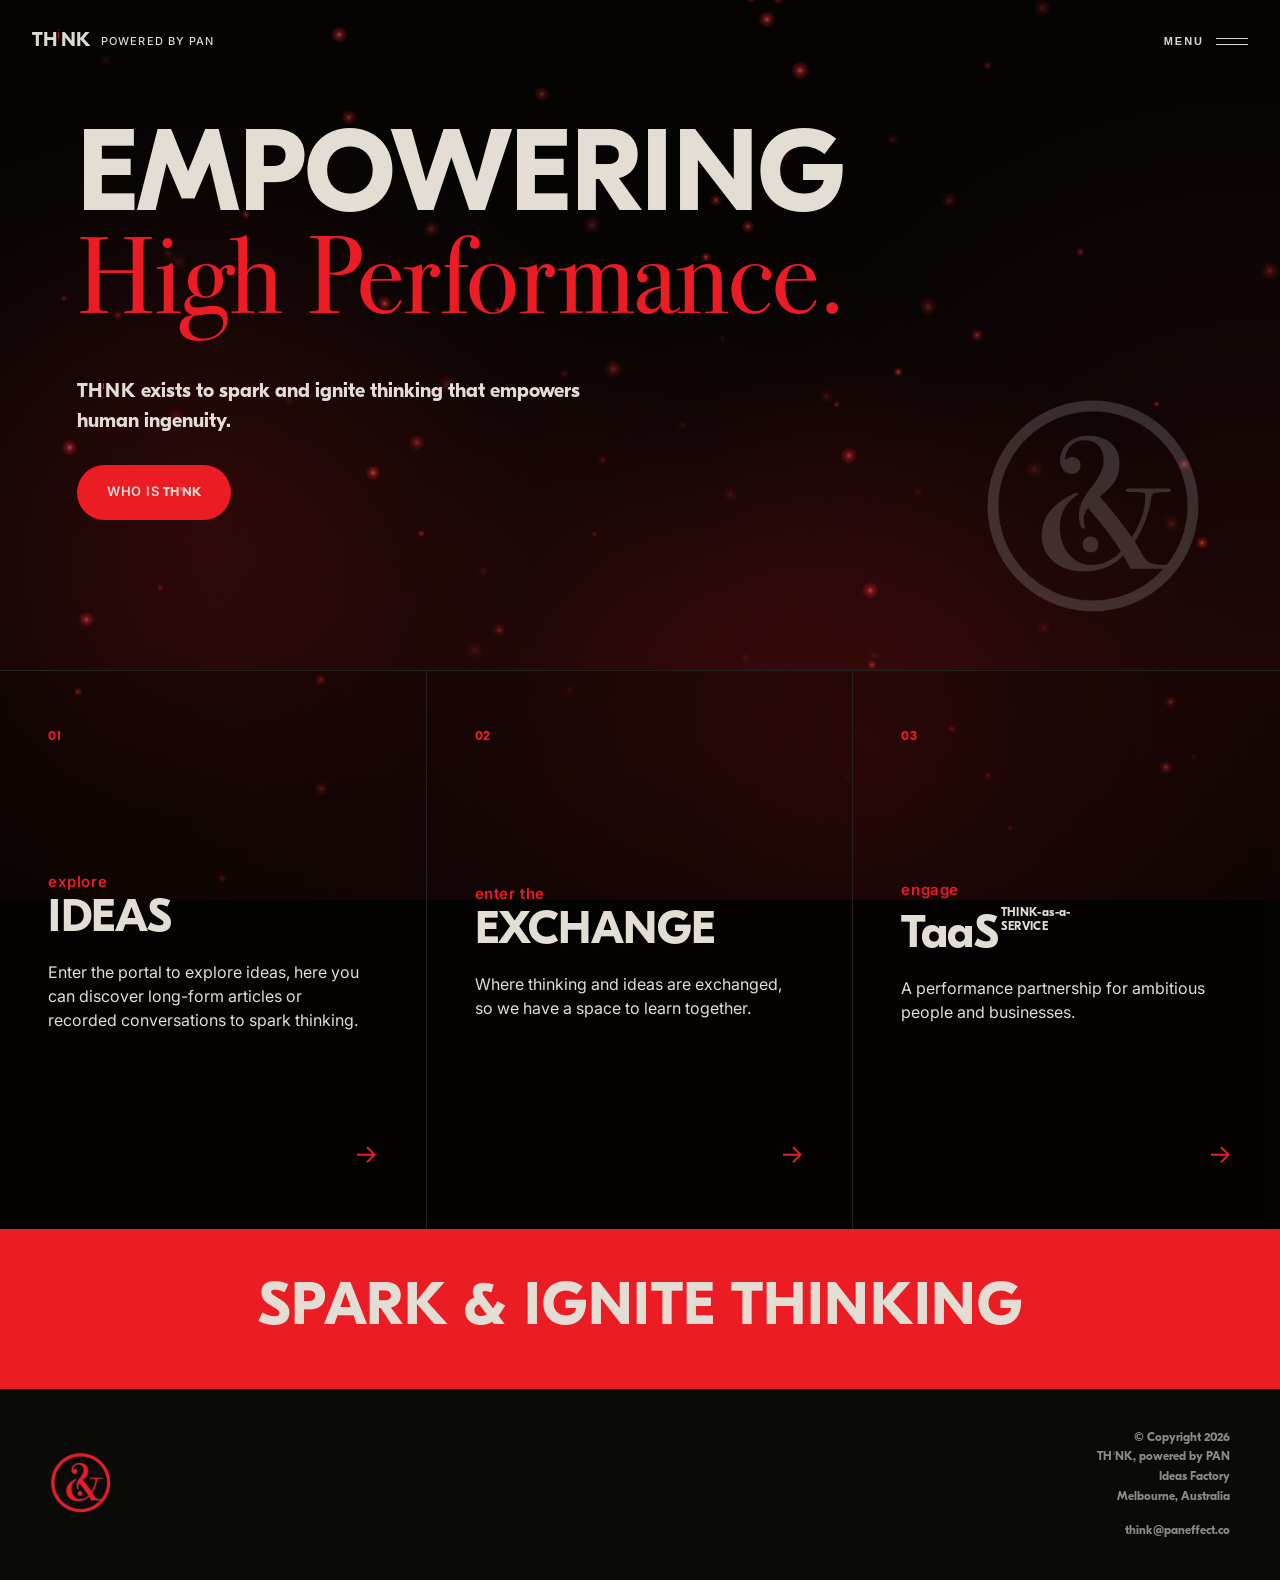
==== commit 217f516b: "Add files via upload" ====
--- a/index.html
+++ b/index.html
@@ -135,6 +135,10 @@
     background:none;border:none;color:var(--ink);cursor:pointer;
   }
   @media (max-width:640px){.overlay-close{top:29px;right:22px;}}
+  @media (max-width:640px){
+    .overlay{padding:32px 22px;}
+    .overlay nav a{font-size:clamp(16px,5.6vw,40px);letter-spacing:-0.01em;white-space:nowrap;}
+  }
   .overlay nav{display:flex;flex-direction:column;gap:6px;}
   .overlay nav a{
     font-family:'GT Eesti Display','Archivo',sans-serif;font-weight:800;
@@ -158,7 +162,17 @@
   /* --eyebrow-gap: the single spacing between a section eyebrow (.num or
      .eyebrow) and its title, applied identically everywhere. */
   :root{--eyebrow-gap:22px;}
-  .num{font-family:'GT Eesti Display','Archivo',sans-serif;font-size:13px;color:var(--red);font-weight:700;letter-spacing:.05em;margin-bottom:var(--eyebrow-gap);display:block;}
+  .num{
+    font-family:'Inter',sans-serif;
+    font-size:12px;
+    font-weight:600;
+    letter-spacing:0.18em;
+    text-transform:uppercase;
+    color:var(--red);
+    display:flex;align-items:center;gap:10px;
+    margin-bottom:var(--eyebrow-gap);
+  }
+  .num::before{content:"";width:20px;height:1px;background:var(--red);}
   .num .brand-logo{color:var(--red);}
 
   /* HERO */
@@ -586,10 +600,16 @@
     transition:transform .8s cubic-bezier(.7,0,.2,1);
     transform-style:preserve-3d;
   }
-  .offer-flip:hover .offer-flip-inner,
   .offer-flip.flipped .offer-flip-inner,
   .offer-flip:focus-visible .offer-flip-inner{
     transform:rotateY(180deg);
+  }
+  /* Hover-to-flip only for devices with a real pointer (mouse/trackpad).
+     On touch, a tap leaves a "sticky" :hover behind, which fought with the
+     tap-to-flip JS below and made the card look like it flipped at random —
+     so touch relies solely on the .flipped class toggled by tapping. */
+  @media (hover:hover) and (pointer:fine){
+    .offer-flip:hover .offer-flip-inner{transform:rotateY(180deg);}
   }
   .offer-face{
     grid-area:1 / 1;backface-visibility:hidden;
@@ -630,7 +650,9 @@
     font-size:28px;line-height:1;color:var(--red);display:inline-block;
     transition:transform .35s;
   }
-  .offer-flip:hover .offer-hint-arrow{transform:translateX(10px);}
+  @media (hover:hover) and (pointer:fine){
+    .offer-flip:hover .offer-hint-arrow{transform:translateX(10px);}
+  }
   .offer-flow{margin:32px auto 0;max-width:760px;color:var(--ink);font-size:15px;line-height:1.7;text-align:center;}
   @media (prefers-reduced-motion: reduce){.offer-flip-inner{transition:none;}}
 
@@ -644,6 +666,7 @@
      (which clips the sliding track horizontally) doesn't shave its top/bottom. */
   .case-strip-window{
     flex:1;overflow:hidden;position:relative;padding:14px 0;
+    touch-action:pan-y; /* let JS drive horizontal swipes; vertical page scroll still works */
   }
   .case-strip-track{
     display:flex;gap:28px;align-items:stretch;
@@ -743,7 +766,7 @@
   .faq-item{border-top:1px solid var(--line);}
   .faq-item:last-child{border-bottom:1px solid var(--line);}
   .faq-q{
-    width:100%;text-align:left;background:none;border:none;color:var(--ink);
+    width:100%;text-align:left;background:none;border:none;color:var(--red);
     display:flex;justify-content:space-between;align-items:center;gap:20px;
     padding:26px 0;cursor:pointer;font-family:'GT Eesti Display','Archivo',sans-serif;font-weight:700;font-size:17px;
   }
@@ -752,6 +775,9 @@
   .faq-item.open .plus{transform:rotate(45deg);}
   .faq-a{max-height:0;overflow:hidden;transition:max-height .35s ease;}
   .faq-a p{color:var(--ink);font-size:15px;padding:0 0 26px;max-width:680px;}
+  /* THiNK wordmark reads fully red in the FAQ only (questions and answers),
+     rather than its usual beige-with-red-i everywhere else on the site. */
+  #faq .brand-logo{color:var(--red);}
 
   /* final CTA */
   #final{
@@ -946,6 +972,9 @@
   .flip-front{background:var(--red);color:var(--ink);}
   .flip-back{background:var(--black);color:var(--red);transform:rotateX(180deg);}
   @media (prefers-reduced-motion: reduce){.flip-inner{transition:none;}}
+  @media (max-width:640px){
+    .flip-face{font-size:clamp(14px,5vw,26px);letter-spacing:0;padding:0 20px;white-space:nowrap;}
+  }
 
   /* Dark banner footer, sits flush beneath the flip banner on every page.
      Horizontal layout: PAN ampersand mark | copyright/address | contact,
@@ -1793,6 +1822,7 @@
     const reduceMotion = window.matchMedia('(prefers-reduced-motion: reduce)').matches;
     const count = tiles.length;
     let index = 0;
+    let suppressClick = false; // true right after a swipe, so it doesn't also register as a tap
 
     function layout(){
       // centre the active tile within the visible window, so neighbouring
@@ -1853,7 +1883,47 @@
     dots.forEach((d, i) => d.addEventListener('click', () => goTo(i)));
     if(nextBtn) nextBtn.addEventListener('click', () => goTo(index + 1));
     if(prevBtn) prevBtn.addEventListener('click', () => goTo(index - 1));
-    tiles.forEach((t, i) => t.addEventListener('click', () => { if(i !== index) goTo(i); }));
+    tiles.forEach((t, i) => t.addEventListener('click', () => {
+      if(suppressClick){ suppressClick = false; return; }
+      if(i !== index) goTo(i);
+    }));
+
+    // --- Swipe support (touch) ------------------------------------------
+    // Lets a visitor flick left/right through the case studies on mobile,
+    // alongside the dots/arrows above (which stay as-is). Only acts on a
+    // clear horizontal drag past a small threshold, so normal vertical page
+    // scrolling and a plain tap (which still selects a peeking tile) both
+    // keep working exactly as before.
+    let touchStartX = 0, touchStartY = 0, touchTracking = false, touchHorizontal = false;
+    const SWIPE_THRESHOLD = 40;
+
+    windowEl.addEventListener('touchstart', function(e){
+      if(e.touches.length !== 1) return;
+      touchStartX = e.touches[0].clientX;
+      touchStartY = e.touches[0].clientY;
+      touchTracking = true;
+      touchHorizontal = false;
+    }, { passive: true });
+
+    windowEl.addEventListener('touchmove', function(e){
+      if(!touchTracking) return;
+      const dx = e.touches[0].clientX - touchStartX;
+      const dy = e.touches[0].clientY - touchStartY;
+      if(!touchHorizontal && Math.abs(dx) > 10 && Math.abs(dx) > Math.abs(dy)) touchHorizontal = true;
+      if(touchHorizontal) e.preventDefault(); // a clear horizontal swipe takes over from page scroll
+    }, { passive: false });
+
+    windowEl.addEventListener('touchend', function(e){
+      if(!touchTracking) return;
+      touchTracking = false;
+      if(!touchHorizontal) return;
+      const t0 = e.changedTouches && e.changedTouches[0];
+      const dx = (t0 ? t0.clientX : touchStartX) - touchStartX;
+      if(Math.abs(dx) > SWIPE_THRESHOLD){
+        suppressClick = true;
+        goTo(dx < 0 ? index + 1 : index - 1);
+      }
+    });
 
     // start/stop timing as the carousel enters / leaves the viewport
     if('IntersectionObserver' in window){
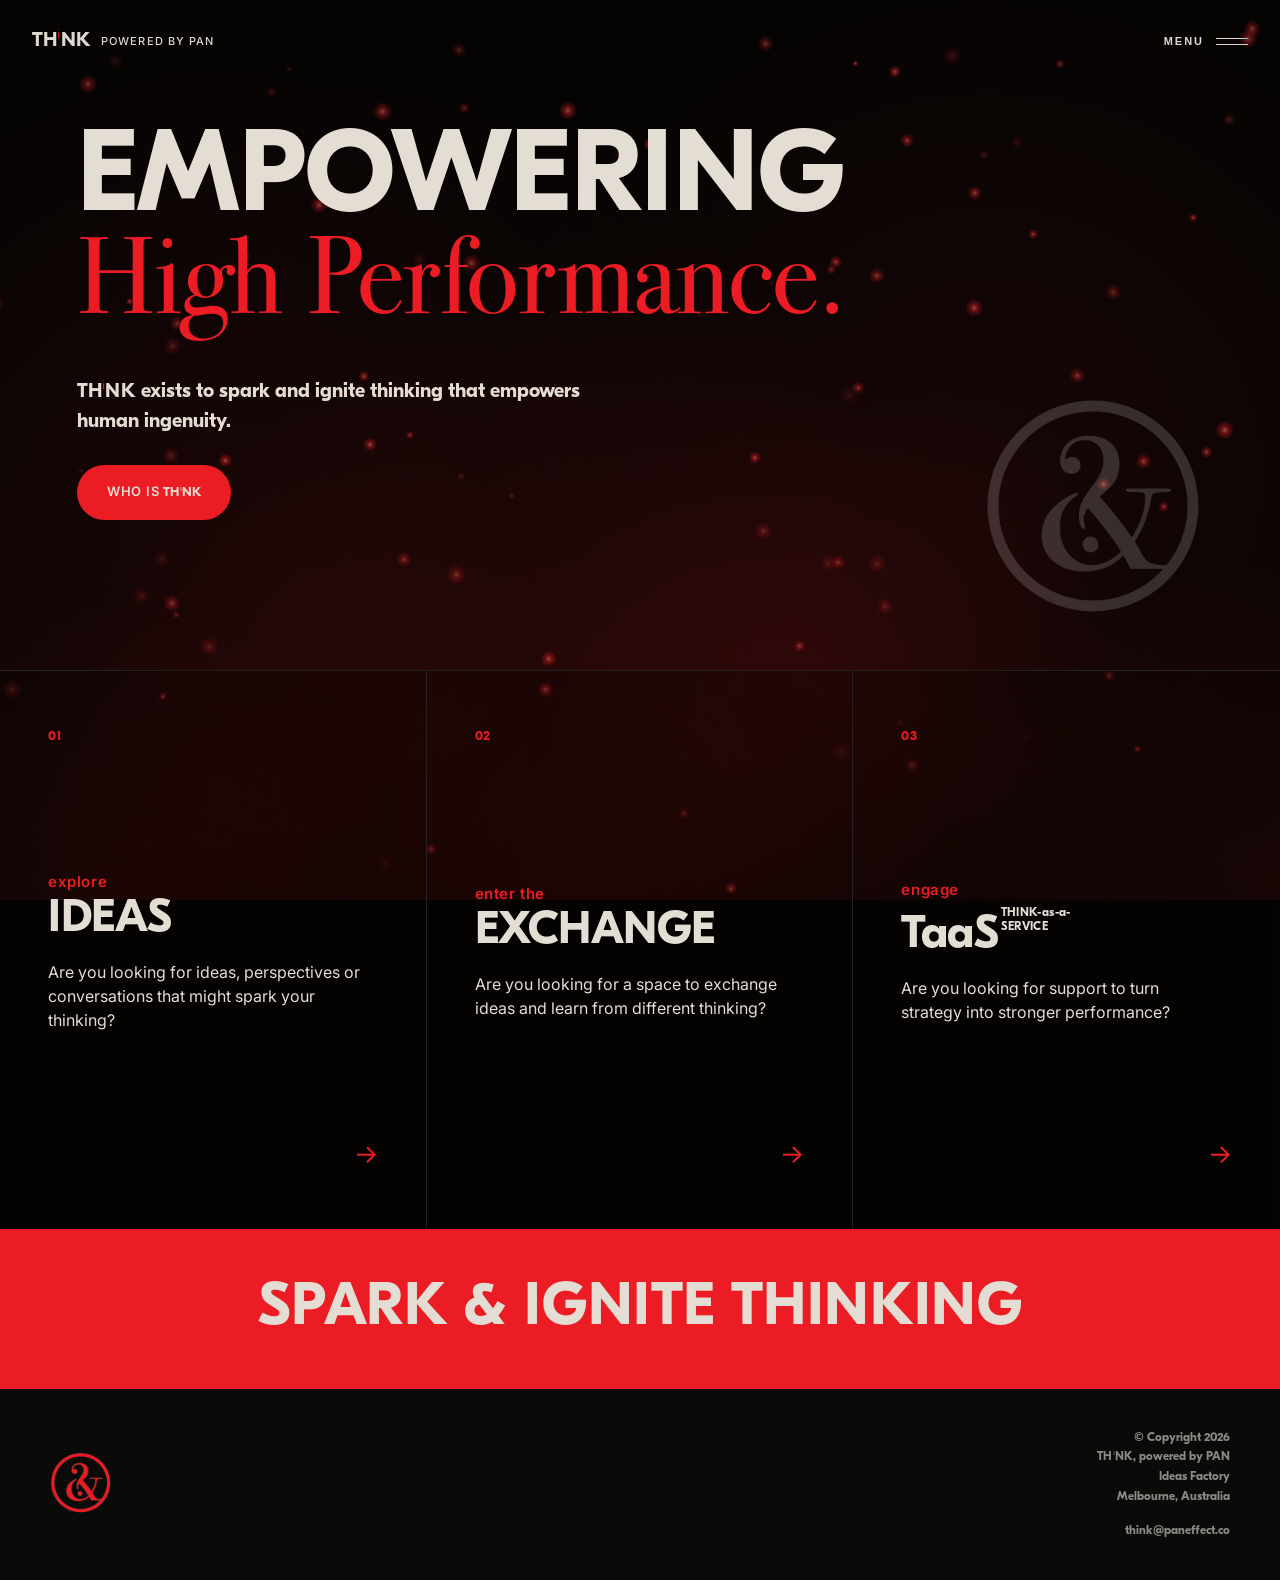
==== commit e50f0e90: "Add files via upload" ====
--- a/index.html
+++ b/index.html
@@ -1190,7 +1190,7 @@
       <span class="panel-num">01</span>
       <div>
         <h3 class="panel-title"><span class="panel-lead">explore</span><span class="panel-emphasis">Ideas</span></h3>
-        <p class="panel-tag">Enter the portal to explore ideas, here you can discover long-form articles or recorded conversations to spark thinking.</p>
+        <p class="panel-tag">Are you looking for ideas, perspectives or conversations that might spark your thinking?</p>
       </div>
       <span class="panel-arrow">&rarr;</span>
     </a>
@@ -1198,7 +1198,7 @@
       <span class="panel-num">02</span>
       <div>
         <h3 class="panel-title"><span class="panel-lead">enter the</span><span class="panel-emphasis">Exchange</span></h3>
-        <p class="panel-tag">Where thinking and ideas are exchanged, so we have a space to learn together.</p>
+        <p class="panel-tag">Are you looking for a space to exchange ideas and learn from different thinking?</p>
       </div>
       <span class="panel-arrow">&rarr;</span>
     </button>
@@ -1206,7 +1206,7 @@
       <span class="panel-num">03</span>
       <div>
         <h3 class="panel-title"><span class="panel-lead">engage</span><span class="panel-emphasis"><span class="keep-case">TaaS</span><sup class="panel-taas-sup">THiNK<span class="lc">-as-a-</span>Service</sup></span></h3>
-        <p class="panel-tag">A performance partnership for ambitious people and businesses.</p>
+        <p class="panel-tag">Are you looking for support to turn strategy into stronger performance?</p>
       </div>
       <span class="panel-arrow">&rarr;</span>
     </button>
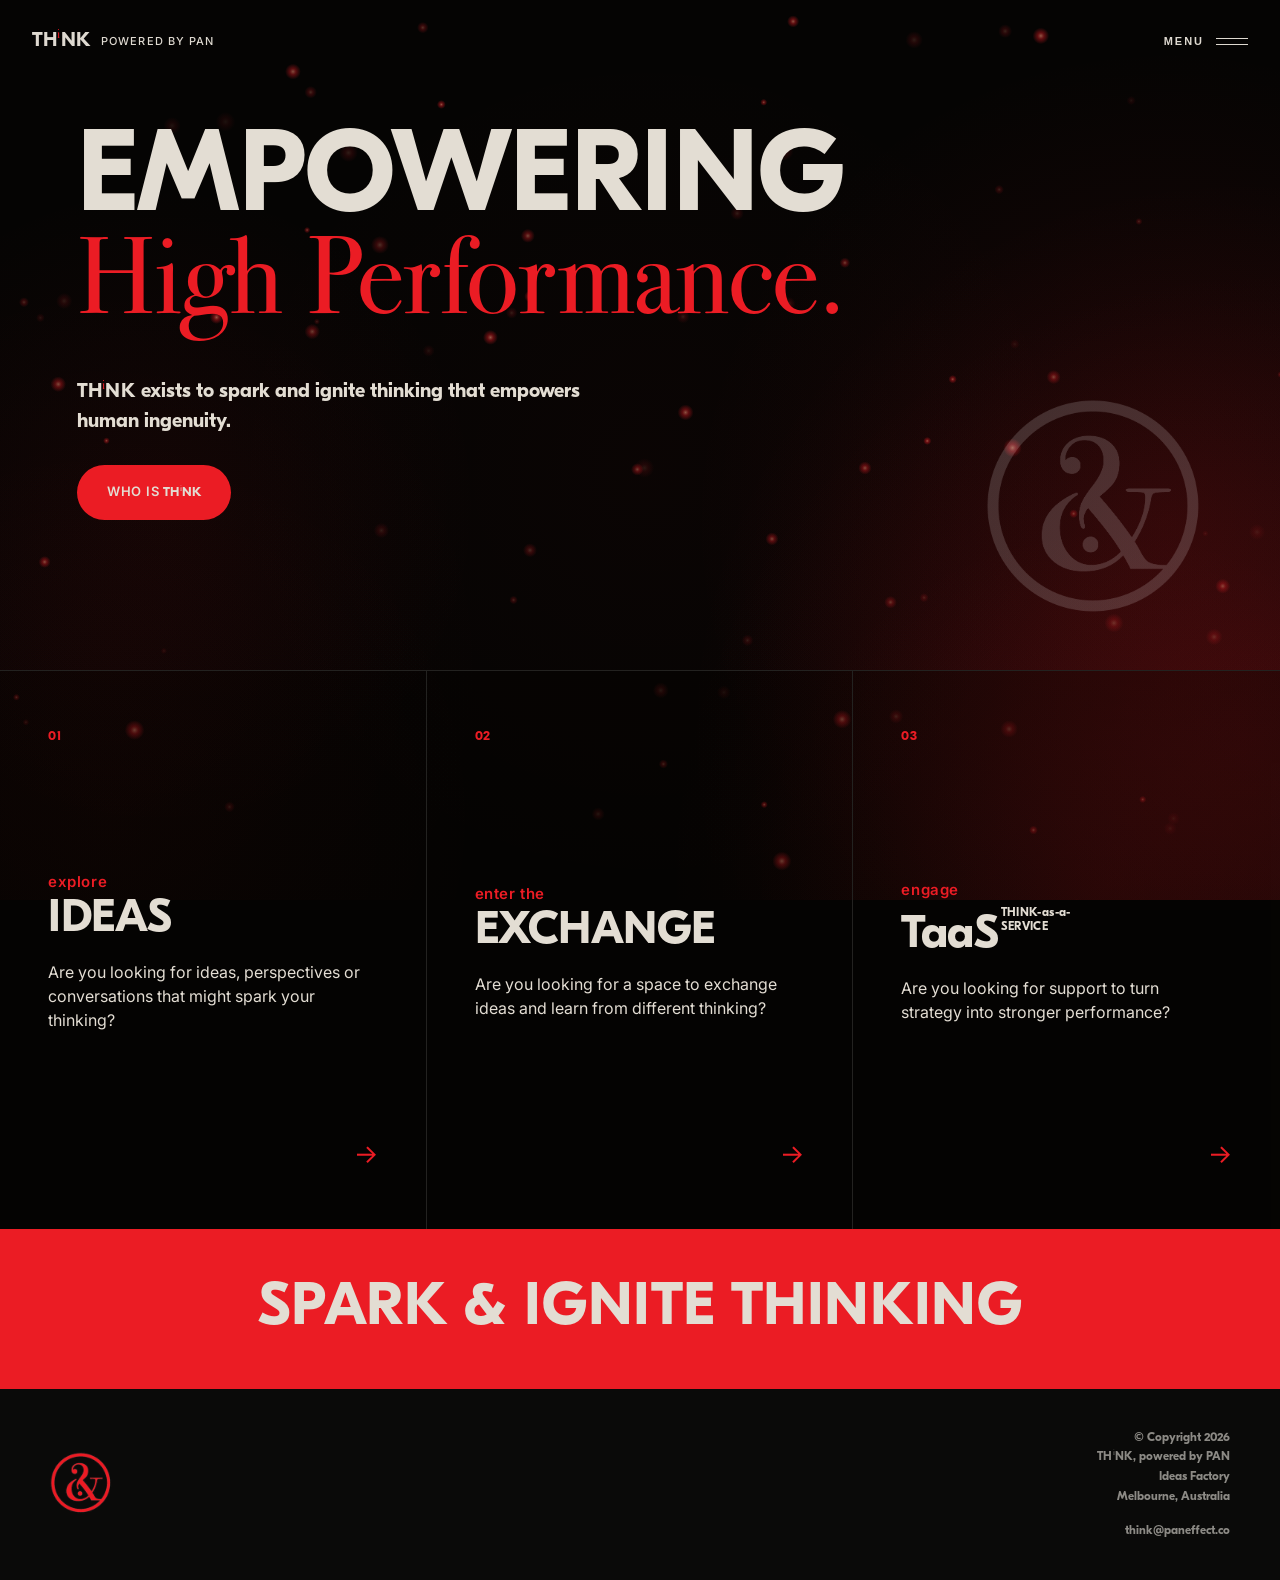
==== commit 8ca45478: "Add files via upload" ====
--- a/index.html
+++ b/index.html
@@ -4,6 +4,10 @@
 <meta charset="UTF-8">
 <meta name="viewport" content="width=device-width, initial-scale=1, maximum-scale=1">
 <title>THiNK: Put the i back into thinking</title>
+<link rel="icon" href="favicon.ico" sizes="any">
+<link rel="icon" type="image/png" sizes="32x32" href="favicon-32.png">
+<link rel="icon" type="image/png" sizes="192x192" href="icon-192.png">
+<link rel="apple-touch-icon" href="apple-touch-icon.png">
 <meta name="description" content="THiNK, powered by PAN — put the i back into thinking. An ideas factory for real-world transformation.">
 <link rel="preconnect" href="https://fonts.googleapis.com">
 <link rel="preconnect" href="https://fonts.gstatic.com" crossorigin>
@@ -1381,8 +1385,10 @@
 
     const SUBSTACK_FEED_URL = 'https://thinkbypan.substack.com/feed';
     const RSS2JSON_API = 'https://api.rss2json.com/v1/api.json?rss_url=' + encodeURIComponent(SUBSTACK_FEED_URL);
-    const ALLORIGINS_API = 'https://api.allorigins.win/raw?url=' + encodeURIComponent(SUBSTACK_FEED_URL);
-    const CORSPROXY_API = 'https://corsproxy.io/?url=' + encodeURIComponent(SUBSTACK_FEED_URL);
+    // Same-origin path that netlify.toml proxies straight to the Substack feed.
+    // Being same-origin means no CORS problem and no third-party proxy to go down.
+    const SAME_ORIGIN_FEED = '/substack-feed';
+    const FETCH_TIMEOUT_MS = 8000;
     const CACHE_KEY = 'think_substack_feed_v1';
     const CACHE_TTL_MS = 30 * 60 * 1000;
 
@@ -1476,8 +1482,27 @@
       return;
     }
 
+    // Every request gets a timeout, so a proxy that hangs can never leave the
+    // lists stuck on "Loading…" — it just falls through to the next source.
+    function fetchWithTimeout(url){
+      const ctrl = (typeof AbortController !== 'undefined') ? new AbortController() : null;
+      const timer = ctrl ? setTimeout(() => ctrl.abort(), FETCH_TIMEOUT_MS) : null;
+      return fetch(url, ctrl ? { signal: ctrl.signal } : undefined)
+        .finally(() => { if(timer) clearTimeout(timer); });
+    }
+    // 1st choice: the site's own Netlify proxy (see netlify.toml).
+    function fetchViaNetlify(){
+      return fetchWithTimeout(SAME_ORIGIN_FEED)
+        .then(res => { if(!res.ok) throw new Error('Feed proxy ' + res.status); return res.text(); })
+        .then(xmlText => {
+          const items = parseRssXml(xmlText);
+          if(!items.length) throw new Error('Empty feed from Netlify proxy');
+          return items;
+        });
+    }
+    // Backup: rss2json (rate-limited public service).
     function fetchViaRss2json(){
-      return fetch(RSS2JSON_API)
+      return fetchWithTimeout(RSS2JSON_API)
         .then(res => res.json())
         .then(data => {
           if(data.status !== 'ok' || !Array.isArray(data.items) || !data.items.length){
@@ -1486,28 +1511,9 @@
           return data.items;
         });
     }
-    function fetchViaAllorigins(){
-      return fetch(ALLORIGINS_API)
-        .then(res => res.text())
-        .then(xmlText => {
-          const items = parseRssXml(xmlText);
-          if(!items.length) throw new Error('Unexpected feed response from allorigins');
-          return items;
-        });
-    }
-    function fetchViaCorsproxy(){
-      return fetch(CORSPROXY_API)
-        .then(res => res.text())
-        .then(xmlText => {
-          const items = parseRssXml(xmlText);
-          if(!items.length) throw new Error('Unexpected feed response from corsproxy');
-          return items;
-        });
-    }
-
-    fetchViaRss2json()
-      .catch(() => fetchViaAllorigins())
-      .catch(() => fetchViaCorsproxy())
+
+    fetchViaNetlify()
+      .catch(() => fetchViaRss2json())
       .then(items => {
         applyFeed(items);
         saveToCache(items);
@@ -1708,7 +1714,7 @@
           phone:     get('phone'),
           company:   get('company'),
           think_audience: 'TaaS',                         // tags the contact's source
-          what_are_you_looking_to_solve: get('message')  // custom contact property
+          what_are_you_looking_to_solve_: get('message')  // custom contact property
         });
       } else {
         // Fallback while the enquiry form isn't configured yet — original behaviour.
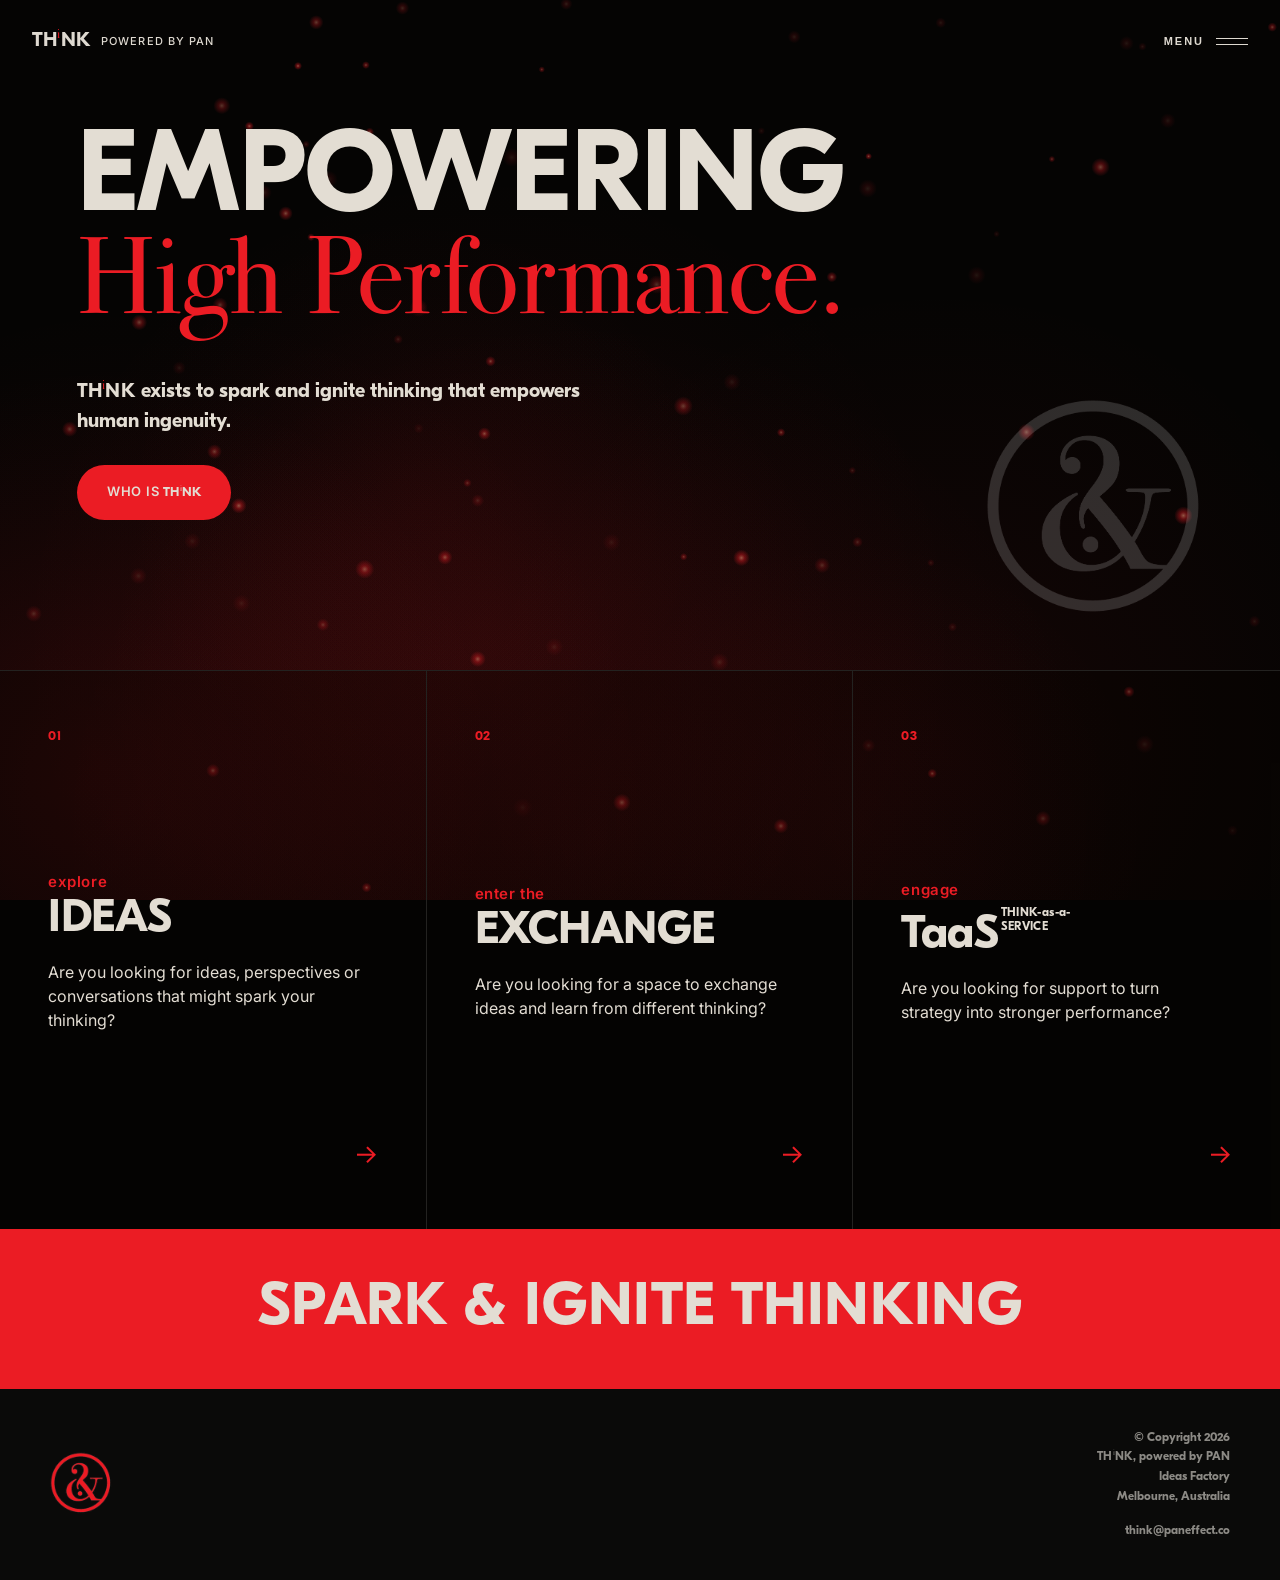
==== commit c442c00e: "Add files via upload" ====
--- a/index.html
+++ b/index.html
@@ -1388,6 +1388,9 @@
     // Same-origin path that netlify.toml proxies straight to the Substack feed.
     // Being same-origin means no CORS problem and no third-party proxy to go down.
     const SAME_ORIGIN_FEED = '/substack-feed';
+    // thinkbypan.co is served by GitHub Pages, where /substack-feed doesn't exist,
+    // so fall back to the Netlify Function directly (it sends a CORS header).
+    const NETLIFY_FEED = 'https://thinkbypan.netlify.app/substack-feed';
     const FETCH_TIMEOUT_MS = 8000;
     const CACHE_KEY = 'think_substack_feed_v1';
     const CACHE_TTL_MS = 30 * 60 * 1000;
@@ -1492,7 +1495,10 @@
     }
     // 1st choice: the site's own Netlify proxy (see netlify.toml).
     function fetchViaNetlify(){
-      return fetchWithTimeout(SAME_ORIGIN_FEED)
+      return fetchFeedXml(SAME_ORIGIN_FEED).catch(() => fetchFeedXml(NETLIFY_FEED));
+    }
+    function fetchFeedXml(url){
+      return fetchWithTimeout(url)
         .then(res => { if(!res.ok) throw new Error('Feed proxy ' + res.status); return res.text(); })
         .then(xmlText => {
           const items = parseRssXml(xmlText);
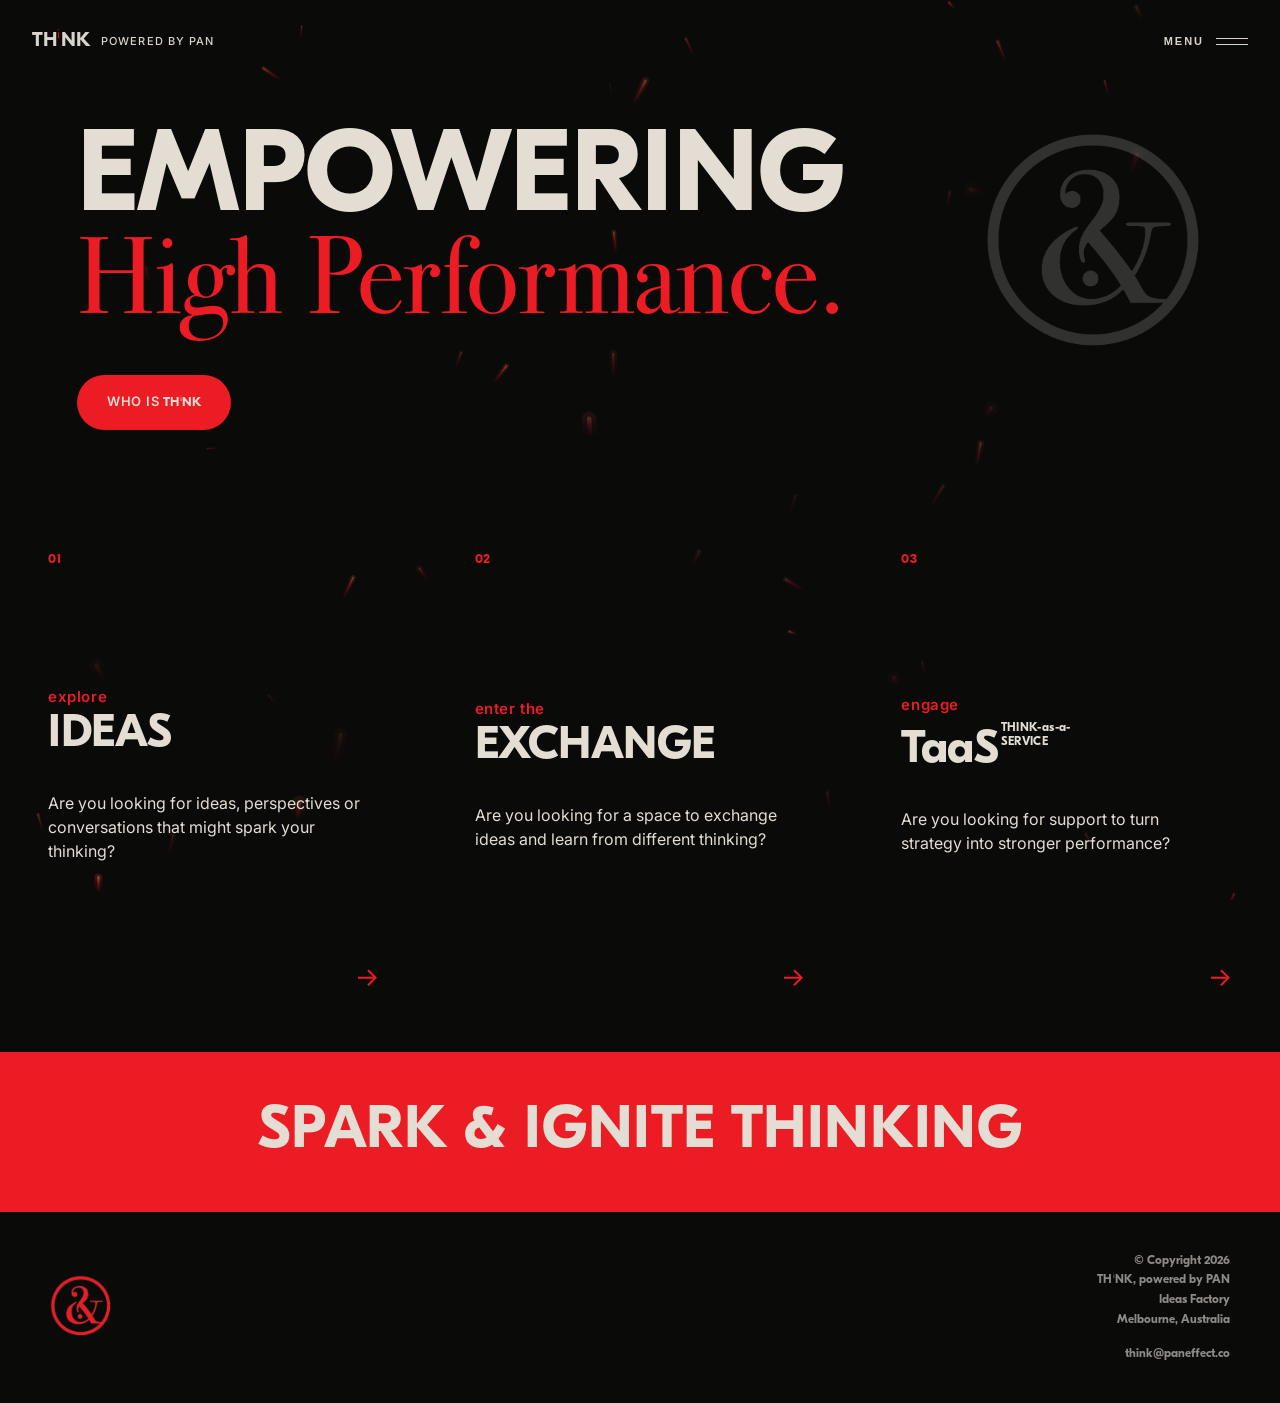
==== commit 967f4487: "Add files via upload" ====
--- a/index.html
+++ b/index.html
@@ -34,10 +34,11 @@
     --line:#232220;
     --red:#eb1c24;
     --panel:#121110;
+    --beige:#E3DDD3;
     --serif-tight: -0.02em;
   }
   *{margin:0;padding:0;box-sizing:border-box;}
-  html{scroll-behavior:smooth;background:#050403;}
+  html{scroll-behavior:smooth;background:#0a0a09;}
   body{
     background:transparent;
     color:var(--ink);
@@ -148,7 +149,7 @@
     font-family:'GT Eesti Display','Archivo',sans-serif;font-weight:800;
     font-size:clamp(32px,7vw,64px);text-transform:uppercase;
     color:var(--ink);
-    padding:10px 0;border-bottom:1px solid var(--line);
+    padding:10px 0;
     transition:color .25s, padding-left .25s;
   }
   .overlay nav a:hover{color:var(--ink);padding-left:14px;}
@@ -162,7 +163,7 @@
   .overlay-foot a{color:var(--red);text-decoration:none;transition:opacity .25s ease;}
   .overlay-foot a:hover{opacity:.7;}
 
-  section{position:relative;padding:min(18vh,150px) 0;border-bottom:1px solid var(--line);}
+  section{position:relative;padding:min(18vh,150px) 0;}
   /* --eyebrow-gap: the single spacing between a section eyebrow (.num or
      .eyebrow) and its title, applied identically everywhere. */
   :root{--eyebrow-gap:22px;}
@@ -182,10 +183,7 @@
   /* HERO */
   #hero{
     min-height:100vh;display:flex;flex-direction:column;justify-content:center;
-    border-bottom:1px solid var(--line);
-    background:
-      radial-gradient(ellipse 80% 60% at 50% 0%, rgba(235,28,36,0.14), transparent 60%),
-      var(--black);
+    background:var(--black);
   }
   #hero .wrap{padding-top:100px;}
   .hero-head{
@@ -287,10 +285,11 @@
   /* WHAT / WHY split */
   .gap-copy{max-width:680px;color:var(--ink);font-size:16px;line-height:1.75;margin-top:32px;}
   .gap-copy + .gap-copy{margin-top:16px;}
+  /* same font, size and spacing as the body copy above it, just in red */
   .mindset-quote{
-    font-family:'GT Eesti Display','Archivo',sans-serif;font-weight:700;font-style:italic;
-    color:var(--red);font-size:clamp(15px,1.6vw,18px);line-height:1.4;
-    max-width:680px;margin:20px 0;
+    font-family:'Inter',sans-serif;font-weight:400;font-style:normal;
+    color:var(--red);font-size:17px;line-height:1.6;
+    max-width:calc(var(--jp-width, 832px) - var(--jp-bleed, 48px));margin:16px 0 0;
   }
   .big-stat{font-family:'GT Eesti Display','Archivo',sans-serif;font-size:clamp(40px,6vw,80px);font-weight:800;color:var(--ink);}
 
@@ -298,11 +297,10 @@
   .triad{margin-top:56px;display:flex;flex-direction:column;}
   .triad-row{
     display:grid;grid-template-columns:180px 1fr 40px;gap:24px;align-items:center;
-    padding:26px 0;border-top:1px solid var(--line);
+    padding:26px 0;
     transition:padding-left .3s;
   }
   .triad-row:hover{padding-left:14px;}
-  .triad-row:last-child{border-bottom:1px solid var(--line);}
   .triad-row .from{color:var(--ink);font-size:14px;}
   .triad-row .to{font-family:'GT Eesti Display','Archivo',sans-serif;font-weight:700;font-size:19px;}
   .triad-row .arrow{color:var(--red);font-size:20px;text-align:right;}
@@ -319,24 +317,22 @@
   .taas-line{max-width:600px;color:var(--ink);font-size:18px;margin-top:24px;}
 
   /* pillars */
-  .pillars{display:grid;grid-template-columns:repeat(3,1fr);gap:1px;background:var(--line);margin-top:56px;}
+  .pillars{display:grid;grid-template-columns:repeat(3,1fr);gap:1px;background:transparent;margin-top:56px;}
   @media (max-width:800px){.pillars{grid-template-columns:1fr;}}
-  .pillar{background:var(--black);padding:38px 30px;transition:background .3s;}
-  .pillar:hover{background:var(--panel);}
+  .pillar{background:transparent;padding:38px 30px;transition:background-color .45s ease;}
   .pillar .num{margin-bottom:30px;}
   .pillar h3{font-size:22px;margin-bottom:14px;}
   .pillar p{color:var(--ink);font-size:15px;}
 
   /* how we help grid */
-  .help-grid{display:grid;grid-template-columns:repeat(4,1fr);gap:1px;background:var(--line);margin-top:56px;}
+  .help-grid{display:grid;grid-template-columns:repeat(4,1fr);gap:1px;background:transparent;margin-top:56px;}
   @media (max-width:900px){.help-grid{grid-template-columns:repeat(2,1fr);}}
   @media (max-width:520px){.help-grid{grid-template-columns:1fr;}}
   .help-card{
-    background:var(--black);padding:34px 26px;min-height:230px;
+    background:transparent;padding:34px 26px;min-height:230px;
     display:flex;flex-direction:column;justify-content:space-between;
-    cursor:pointer;transition:background .3s;
-  }
-  .help-card:hover{background:var(--panel);}
+    cursor:pointer;transition:background-color .45s ease;
+  }
   .help-card .num{color:var(--ink);}
   .help-card h3{font-size:20px;margin:14px 0 10px;}
   .help-card p{
@@ -345,24 +341,39 @@
   }
   .help-card:hover p, .help-card.active p{max-height:120px;}
 
+  /* same reversed PAN hover as the home panels: the card under the cursor fills beige and its
+     beige text flips to black (red accents stay red). --ink is re-pointed inside the card only. */
+  @media (hover:hover){
+    .pillar:hover, .help-card:hover, .impact-card:hover{background-color:var(--beige);--ink:var(--black);}
+  }
+  .help-card.active{background-color:var(--beige);--ink:var(--black);}
+
   /* IDEAS PAGE: live Substack feed columns */
   .ideas-feed{
     display:grid;grid-template-columns:1fr 1fr;gap:64px;
-    margin-top:64px;padding-top:48px;border-top:1px solid var(--line);
+    margin-top:64px;padding-top:48px;
   }
   @media (max-width:800px){.ideas-feed{grid-template-columns:1fr;gap:44px;}}
+  /* column titles match the page subtitle (e.g. 'Ideas to spark & ignite thinking.') */
   .feed-col-title{
-    font-family:'Inter',sans-serif;font-size:12px;font-weight:600;
-    letter-spacing:.18em;text-transform:uppercase;color:var(--red);
-    padding-bottom:16px;margin-bottom:24px;border-bottom:1px solid var(--line);
+    font-family:'Inter',sans-serif;font-weight:700;
+    font-size:clamp(20px,2.4vw,28px);line-height:1.3;
+    letter-spacing:0;text-transform:none;color:var(--ink);
+    padding-bottom:0;margin-bottom:12px;
   }
   .feed-list{display:flex;flex-direction:column;gap:26px;}
+  /* each Substack item is a panel that fills beige on hover, like the home page panels */
+  .feed-list{margin:0 -28px;gap:6px;}
   .feed-item{
-    display:block;padding-bottom:26px;border-bottom:1px solid var(--line);
-    transition:opacity .25s;
-  }
-  .feed-item:last-child{border-bottom:none;padding-bottom:0;}
-  .feed-item:hover{opacity:.75;}
+    display:block;padding:26px 28px;color:var(--ink);
+    background-color:transparent;transition:background-color .45s ease, color .45s ease;
+  }
+  @media (hover:hover){
+    .feed-item:hover{background-color:var(--beige);--ink:var(--black);}
+  }
+  .feed-item:focus-visible{background-color:var(--beige);--ink:var(--black);outline:none;}
+  .feed-status{padding:0 28px;}
+  @media (max-width:640px){.feed-list{margin:0 -20px;}.feed-item{padding:22px 20px;}.feed-status{padding:0 20px;}}
   .feed-item-date{
     font-family:'Inter',sans-serif;font-size:11px;font-weight:600;
     letter-spacing:.1em;text-transform:uppercase;color:var(--ink);opacity:.55;
@@ -372,46 +383,93 @@
     font-size:19px;line-height:1.28;margin:10px 0 8px;
     text-transform:none;letter-spacing:0;transition:color .2s;
   }
-  .feed-item:hover .feed-item-title{color:var(--red);}
+  .feed-item-title{color:var(--ink);transition:color .45s ease;}
   .feed-item-sub{color:var(--ink);opacity:.75;font-size:14px;line-height:1.55;font-family:'Inter',sans-serif;}
   .feed-status{color:var(--ink);opacity:.6;font-size:14px;line-height:1.6;}
   .feed-status a{color:var(--red);text-decoration:underline;text-underline-offset:3px;}
 
-  /* IDEAS PAGE: subtle Substack subscribe strip */
+  /* IDEAS PAGE: Substack subscribe, sitting under the title block; the email field
+     matches the Exchange form fields (underline, beige while typing) */
   .ideas-subscribe{
-    display:flex;flex-direction:column;align-items:flex-start;gap:18px;
-    margin:48px 0 8px;padding:18px 24px 18px 20px;
-    border-left:2px solid var(--red);
-  }
-  .ideas-subscribe-copy{max-width:420px;}
-  .ideas-subscribe-label{
-    font-family:'Inter',sans-serif;font-size:11px;font-weight:600;
-    letter-spacing:.16em;text-transform:uppercase;color:var(--red);
-    display:block;margin-bottom:6px;
-  }
-  .ideas-subscribe-title{
-    font-family:'Inter',sans-serif;font-size:14px;line-height:1.55;
-    color:var(--ink);opacity:.85;margin:0;
-  }
-  .ideas-subscribe-title .brand-logo{font-size:.95em;}
-  .ideas-subscribe-form{display:flex;gap:10px;flex-wrap:wrap;flex-shrink:0;}
+    display:flex;align-items:flex-end;gap:20px;flex-wrap:wrap;
+    margin-top:34px;max-width:calc(var(--jp-width, 832px) - var(--jp-bleed, 48px));
+  }
   .ideas-subscribe-input{
-    font-family:'Inter',sans-serif;font-size:13px;color:var(--ink);
-    background:transparent;border:1px solid var(--line);border-radius:100px;
-    padding:11px 18px;min-width:220px;outline:none;transition:border-color .2s;
+    flex:1;min-width:220px;
+    font-family:'Inter',sans-serif;font-size:16px;color:var(--ink);
+    background:transparent;border:none;border-bottom:1px solid var(--line);border-radius:0;
+    padding:12px 14px;outline:none;caret-color:var(--red);
+    transition:border-color .25s, background-color .45s ease, color .45s ease;
   }
   .ideas-subscribe-input::placeholder{color:var(--ink);opacity:.5;}
-  .ideas-subscribe-input:focus{border-color:var(--red);}
-  .ideas-subscribe-btn{
-    font-family:'Inter',sans-serif;font-weight:600;font-size:12px;letter-spacing:.06em;text-transform:uppercase;
-    background:var(--red);color:var(--black);border:none;border-radius:100px;
-    padding:11px 26px;cursor:pointer;transition:background .2s, transform .2s;
-  }
-  .ideas-subscribe-btn:hover{background:var(--ink);transform:translateY(-1px);}
+  .ideas-subscribe-input:focus{border-color:var(--red);background-color:var(--beige);color:var(--black);}
+  .ideas-subscribe-input:focus::placeholder{color:var(--black);}
+  .ideas-subscribe-btn{border:none;cursor:pointer;flex:none;}
+  /* intro copy: same size and width as the Exchange intro */
+  #media .s-head{max-width:none;}
+  #media .ideas-intro{margin-top:44px;}
+  #media .ideas-intro .lede{max-width:calc(var(--jp-width, 832px) - var(--jp-bleed, 48px));margin-top:0;}
+  #media .ideas-intro .lede + .lede{margin-top:16px;}
+  #media .ideas-intro .lede.ideas-explore{margin-top:40px;}
   @media (max-width:700px){
-    .ideas-subscribe-form{width:100%;}
-    .ideas-subscribe-input{flex:1;min-width:0;}
-  }
+    .ideas-subscribe-input{min-width:0;width:100%;flex:1 1 100%;}
+  }
+  /* subscribe sits in the same beige-on-hover box as the Exchange sign-up */
+  /* box lines up with the copy: same left edge and same width as the paragraphs above */
+  .join-panel.ideas-sub-panel{margin:40px 0 0;max-width:calc(var(--jp-width, 832px) - var(--jp-bleed, 48px));}
+  .ideas-sub-panel .ideas-subscribe{margin-top:0;max-width:none;}
+  .join-panel:hover .ideas-subscribe-input, .join-panel:focus-within .ideas-subscribe-input{border-bottom-color:rgba(10,10,9,0.25);}
+  .join-panel .ideas-subscribe-input:focus{background-color:var(--black);color:var(--beige);border-color:var(--red);}
+  .join-panel .ideas-subscribe-input:focus::placeholder{color:var(--beige);}
+  /* Ideas page ends flush on the banner: the 'explore more' link is the last panel */
+  #media{padding-bottom:0;}
+  .ideas-more{
+    display:flex;align-items:center;gap:14px;margin:40px -28px 0;padding:30px 28px;
+    font-family:'Inter',sans-serif;font-weight:600;font-size:13px;letter-spacing:.14em;text-transform:uppercase;
+    color:var(--ink);background-color:transparent;transition:background-color .45s ease, color .45s ease;
+  }
+  .ideas-more-arrow{color:var(--red);font-size:22px;letter-spacing:0;transition:transform .3s;}
+  @media (hover:hover){
+    .ideas-more:hover{background-color:var(--beige);--ink:var(--black);}
+    .ideas-more:hover .ideas-more-arrow{transform:translateX(8px);}
+  }
+  .ideas-more:focus-visible{background-color:var(--beige);--ink:var(--black);outline:none;}
+  @media (max-width:640px){.ideas-more{margin:32px -20px 0;padding:26px 20px;}}
+
+  /* ===== Mirrored section style (TaaS + About), matching Ideas / Exchange:
+     big title with red rule, bold subtitle, then body copy at one size and width ===== */
+  .x-sec .x-head{max-width:none;text-align:left;margin-left:0;margin-right:0;}
+  .x-sec h2.ex-title{margin:0;max-width:none;}
+  .x-sec .x-head .ex-tagline + .lede,
+  .x-sec .x-head .ex-tagline + .bio-copy{margin-top:28px;}
+  .x-sec .lede, .x-sec .bio-copy, .x-sec .taas-line, .x-sec .gap-copy{
+    font-size:17px;line-height:1.6;color:var(--ink);
+    max-width:calc(var(--jp-width, 832px) - var(--jp-bleed, 48px));margin-left:0;margin-right:0;
+  }
+  .x-sec .bio-copy, .x-sec .gap-copy{margin-top:16px;}
+  .x-sec .x-head + .taas-line, .x-sec .x-head + .gap-copy{margin-top:28px;}
+  .x-sec .taas-line{margin-top:16px;}
+  /* About architecture: heading block now left-aligned; the visual stays centred */
+  #architecture.x-sec .x-head{text-align:left;}
+  /* TaaS closing form: same layout as the Exchange sign-up, flush on the banner */
+  #final.x-sec{text-align:left;padding-bottom:0;}
+  #final.x-sec h2.ex-title{margin:0;max-width:none;}
+  #final.x-sec .lede{margin-top:28px;}
+  #final.x-sec .join-panel{margin-top:40px;padding-top:22px;}
+  #final.x-sec .enquiry-form{margin:0;max-width:none;}
+  /* About closing links: two panels flush on the banner */
+  #who.x-sec{padding-bottom:0;}
+  /* About page: tighter spacing between sections */
+  #different, #cases, #does, #architecture, #who{padding-top:min(10vh,90px);padding-bottom:min(10vh,90px);}
+  #different{padding-top:min(18vh,150px);}
+  /* TaaS page: same tighter section spacing as About */
+  #taas, #offerings, #mindset, #faq, #final{padding-top:min(10vh,90px);padding-bottom:min(10vh,90px);}
+  #taas{padding-top:min(18vh,150px);}
+  #final.x-sec{padding-bottom:0;}
+  #who.x-sec{padding-bottom:0;}
+  .x-more-row{display:grid;grid-template-columns:1fr 1fr;margin:48px -28px 0;}
+  .x-more-row .ideas-more{margin:0;}
+  @media (max-width:640px){.x-more-row{grid-template-columns:1fr;margin:36px -20px 0;}}
 
   /* architecture: solar system visual */
   #architecture{text-align:center;overflow:hidden;}
@@ -453,10 +511,15 @@
   @media (min-width:640px){
     .arch-label{width:150px;font-size:11.5px;}
   }
+  /* essence statements fill beige on hover / when selected, like the panels across the site */
+  .arch-label{transition:opacity .25s, border-color .25s, background-color .45s ease, color .45s ease;}
   .arch-label:hover, .arch-label.active{
-    border-color:var(--red);
-    background:rgba(20,8,6,0.85);
-  }
+    border-color:var(--beige);
+    background:var(--beige);
+    backdrop-filter:none;
+    opacity:1 !important;z-index:200 !important;
+  }
+  .arch-label:hover .dot, .arch-label.active .dot{box-shadow:none;}
   .arch-label .dot{
     display:inline-block;width:6px;height:6px;border-radius:50%;
     margin-right:7px;vertical-align:middle;
@@ -471,9 +534,9 @@
     transition:border-color .25s, background .25s, text-shadow .25s;
   }
   .arch-purpose-tag:hover, .arch-purpose-tag.active{
-    border-color:var(--red);
-    background:rgba(20,8,6,0.55);
-    text-shadow:0 0 30px rgba(235,28,36,0.8);
+    border-color:var(--beige);
+    background:var(--beige);
+    text-shadow:none;
   }
   .arch-caption{
     margin-top:34px;min-height:104px;color:var(--ink);font-size:15px;max-width:520px;margin-left:auto;margin-right:auto;
@@ -523,7 +586,6 @@
   /* who is for: dynamic scrolling industries ticker (mixes GT Eesti bold + red Bodoni 72) */
   .industries-marquee{
     margin-top:56px;overflow:hidden;padding:30px 0;
-    border-top:1px solid var(--line);border-bottom:1px solid var(--line);
   }
   .industries-track{
     display:flex;align-items:baseline;gap:26px;width:max-content;white-space:nowrap;
@@ -562,14 +624,13 @@
   }
 
   /* ===== TaaS page: track-record impact grid (GT Eesti bold labels + red Bodoni 72 figures) ===== */
-  .impact-grid{display:grid;grid-template-columns:repeat(3,1fr);gap:1px;background:var(--line);margin-top:56px;}
+  .impact-grid{display:grid;grid-template-columns:repeat(3,1fr);gap:1px;background:transparent;margin-top:56px;}
   @media (max-width:900px){.impact-grid{grid-template-columns:repeat(2,1fr);}}
   @media (max-width:600px){.impact-grid{grid-template-columns:1fr;}}
   .impact-card{
-    background:var(--black);padding:38px 30px;transition:background .3s;
+    background:transparent;padding:38px 30px;transition:background-color .45s ease;
     display:flex;flex-direction:column;gap:14px;
   }
-  .impact-card:hover{background:var(--panel);}
   .impact-figure{
     font-family:'Bodoni 72','Bodoni Moda','Bodoni MT',Georgia,serif;
     font-style:normal;color:var(--red);font-weight:500;font-size:clamp(24px,3vw,34px);line-height:1.15;
@@ -593,7 +654,7 @@
     position:relative;perspective:1800px;cursor:pointer;outline:none;
     min-height:var(--offer-h, 440px);
     display:flex;flex-direction:column;
-    border:1px solid var(--line);background:linear-gradient(180deg, rgba(235,28,36,0.04), transparent);
+    background:transparent;
   }
   /* flex:1 makes the inner (and its grid-stacked faces) fill the full card
      height even when the card is stretched taller than its content, so the
@@ -622,7 +683,7 @@
   .offer-front{justify-content:center;background:transparent;}
   .offer-back{
     transform:rotateY(180deg);justify-content:flex-start;
-    background:var(--black);
+    background:var(--beige);--ink:var(--black);
   }
   .offer-slide-head{display:flex;align-items:baseline;gap:14px;margin-bottom:16px;flex-wrap:wrap;}
   .offer-index{
@@ -684,14 +745,18 @@
   .case-tile{
     flex:0 0 auto;width:min(680px, 78vw);
     display:flex;flex-direction:column;justify-content:center;
-    border:1px solid var(--line);
-    background:linear-gradient(180deg, rgba(235,28,36,0.04), transparent);
+    background:transparent;
     padding:48px 52px;
     text-align:center;
     opacity:.35;transform:scale(.92);
     transition:opacity .5s ease, transform .5s ease;
   }
-  .case-tile.is-active{opacity:1;transform:scale(1);border-color:var(--red);}
+  .case-tile.is-active{opacity:1;transform:scale(1);}
+  /* beige panel on hover, like the home page panels (the centred, active case study) */
+  .case-tile{color:var(--ink);transition:opacity .5s ease, transform .5s ease, background-color .45s ease;}
+  @media (hover:hover){
+    .case-tile.is-active:hover{background-color:var(--beige);--ink:var(--black);}
+  }
   @media (max-width:700px){
     .case-tile{padding:44px 46px 32px;width:100%;max-width:100%;}
     .case-strip-wrap{gap:0;}
@@ -747,9 +812,8 @@
   .does-layout{display:block;margin-top:0;}
   .does-fade-stage{
     position:relative;
-    border-left:1px solid var(--line);
-  }
-  @media (max-width:900px){.does-fade-stage{min-height:140px;border-left:none;border-top:1px solid var(--line);padding-top:36px;}}
+  }
+  @media (max-width:900px){.does-fade-stage{min-height:140px;padding-top:36px;}}
   .does-fade-word{
     position:absolute;left:44px;right:16px;
     font-family:'Bodoni 72','Bodoni Moda','Bodoni MT',Georgia,serif;font-weight:500;
@@ -767,8 +831,6 @@
 
 
   /* FAQ */
-  .faq-item{border-top:1px solid var(--line);}
-  .faq-item:last-child{border-bottom:1px solid var(--line);}
   .faq-q{
     width:100%;text-align:left;background:none;border:none;color:var(--red);
     display:flex;justify-content:space-between;align-items:center;gap:20px;
@@ -779,6 +841,11 @@
   .faq-item.open .plus{transform:rotate(45deg);}
   .faq-a{max-height:0;overflow:hidden;transition:max-height .35s ease;}
   .faq-a p{color:var(--ink);font-size:15px;padding:0 0 26px;max-width:680px;}
+  /* FAQ rows are panels: beige on hover (and while open), like the home page panels */
+  .faq-item{margin:0 -28px;padding:0 28px;color:var(--ink);background-color:transparent;transition:background-color .45s ease;}
+  @media (hover:hover){ .faq-item:hover{background-color:var(--beige);--ink:var(--black);} }
+  .faq-item.open{background-color:var(--beige);--ink:var(--black);}
+  @media (max-width:640px){ .faq-item{margin:0 -20px;padding:0 20px;} }
   /* THiNK wordmark reads fully red in the FAQ only (questions and answers),
      rather than its usual beige-with-red-i everywhere else on the site. */
   #faq .brand-logo{color:var(--red);}
@@ -786,7 +853,7 @@
   /* final CTA */
   #final{
     text-align:center;padding-top:min(22vh,180px);padding-bottom:min(16vh,140px);
-    background:radial-gradient(ellipse 70% 60% at 50% 100%, rgba(235,28,36,0.12), transparent 60%);
+    background:transparent;
   }
   #final h2{font-size:clamp(30px,5vw,58px);line-height:1.12;max-width:900px;margin:0 auto 18px;}
   #final .lede{margin-top:0;}
@@ -813,7 +880,8 @@
   }
   .home-hero{
     display:flex;flex-direction:column;align-items:flex-start;text-align:left;
-    padding:min(16vh,130px) 6vw 150px;max-width:1400px;margin:0 auto;
+    --hero-top:min(16vh,130px);
+    padding:var(--hero-top) 6vw 64px;max-width:1400px;margin:0 auto;
     position:relative;z-index:2;width:100%;
   }
   .hero-mark{
@@ -838,9 +906,14 @@
     max-width:520px;margin:6px 0 0;
   }
   .hero-flourish{
-    position:absolute;right:min(6vw,90px);bottom:min(6vh,60px);
-    width:min(220px,26vw);height:auto;opacity:.16;
+    /* right-hand side, top edge in line with the top of the title */
+    position:absolute;right:6vw;top:var(--hero-top, min(16vh,130px));bottom:auto;
+    width:min(220px,22vw);height:auto;opacity:.16;
     pointer-events:none;z-index:1;
+  }
+  @media (max-width:760px){
+    /* narrow screens: tuck it beside the button so it never sits on the title */
+    .hero-flourish{top:auto;bottom:56px;width:54px;}
   }
   .home-sub{
     font-family:'GT Eesti Display','Archivo',sans-serif;font-weight:700;text-transform:none;
@@ -883,7 +956,7 @@
     100%{opacity:0;transform:translateX(50%) translateY(-3px);}
   }
   @media (max-width:800px){
-    .home-hero{padding-bottom:130px;}
+    .home-hero{padding-bottom:56px;}
     .value-whisper{font-size:10px;}
   }
   @media (prefers-reduced-motion: reduce){
@@ -892,18 +965,14 @@
   
   .panels{
     display:grid;grid-template-columns:repeat(3,1fr);
-    border-top:1px solid var(--line);
   }
   @media (max-width:900px){.panels{grid-template-columns:1fr;}}
   .panel-btn{
     all:unset;cursor:pointer;text-align:left;box-sizing:border-box;
     display:flex;flex-direction:column;justify-content:space-between;
     min-height:min(62vh,620px);padding:56px 48px;position:relative;
-    border-right:1px solid var(--line);
-    background:rgba(5,4,3,0.28);transition:background .35s;
-  }
-  .panel-btn:last-child{border-right:none;}
-  .panel-btn:hover{background:rgba(18,16,15,0.88);}
+    background:transparent;
+  }
   .panel-num{font-family:'GT Eesti Display','Archivo',sans-serif;font-size:13px;color:var(--red);font-weight:700;letter-spacing:.05em;}
   .panel-title{margin:26px 0 16px;line-height:1.05;display:flex;flex-direction:column;gap:8px;}
   .panel-lead{
@@ -943,9 +1012,29 @@
   }
   .panel-btn:hover .panel-arrow{transform:translateX(8px);}
   @media (max-width:900px){
-    .panel-btn{border-right:none;border-top:1px solid var(--line);min-height:340px;padding:44px 32px;}
-    .panel-btn:first-child{border-top:none;}
-  }
+    .panel-btn{min-height:340px;padding:44px 32px;}
+  }
+
+  /* PAN-style hover: the panel under the cursor fills beige and its text flips to black (reverse of paneffect.co) */
+  .panel-btn{transition:background-color .45s ease;}
+  .panel-emphasis,.panel-taas-sup,.panel-sup{transition:color .45s ease;}
+  .panel-title::after{
+    content:"";display:block;height:2px;width:0;background:var(--red);
+    margin-top:6px;transition:width .45s cubic-bezier(.22,.61,.36,1);
+  }
+  @media (hover:hover){
+    .panel-btn:hover{background-color:var(--ink);}
+    .panel-btn:hover .panel-emphasis,
+    .panel-btn:hover .panel-taas-sup,
+    .panel-btn:hover .panel-sup,
+    .panel-btn:hover .panel-tag{color:var(--black);}
+    .panel-btn:hover .panel-title::after{width:64px;}
+  }
+  .panel-btn:focus-visible{background-color:var(--ink);}
+  .panel-btn:focus-visible .panel-emphasis,
+  .panel-btn:focus-visible .panel-taas-sup,
+  .panel-btn:focus-visible .panel-tag{color:var(--black);}
+  .panel-btn:focus-visible .panel-title::after{width:64px;}
 
   /* SITE-WIDE FOOTER: PAN-style flipping banner bordering a dark footer banner, no gap */
   .flip-banner{
@@ -954,7 +1043,7 @@
     display:block;margin:0;
   }
   .hero-who-cta{
-    margin:28px 0 0;
+    margin:4px 0 0;
   }
   .hero-who-cta .btn .brand-logo,
   .hero-who-cta .btn .brand-logo-i{
@@ -974,7 +1063,7 @@
     font-size:clamp(26px,5.6vw,60px);letter-spacing:.01em;
   }
   .flip-front{background:var(--red);color:var(--ink);}
-  .flip-back{background:var(--black);color:var(--red);transform:rotateX(180deg);}
+  .flip-back{background:transparent;color:var(--red);transform:rotateX(180deg);}
   @media (prefers-reduced-motion: reduce){.flip-inner{transition:none;}}
   @media (max-width:640px){
     .flip-face{font-size:clamp(14px,5vw,26px);letter-spacing:0;padding:0 20px;white-space:nowrap;}
@@ -985,7 +1074,7 @@
      matching the paneffect.co reference. */
   .site-footer{
     padding:0;margin:0;border-top:none;
-    background-color:var(--black);background-image:none;
+    background-color:transparent;background-image:none;
     position:relative;z-index:2;isolation:isolate;
     display:block;
   }
@@ -1067,11 +1156,11 @@
   }
   .audience-face{
     position:absolute;inset:0;backface-visibility:hidden;
-    border:1px solid var(--line);padding:40px 36px;
+    padding:40px 36px;
     display:flex;flex-direction:column;
   }
   .audience-front{
-    background:var(--panel);justify-content:center;gap:16px;
+    background:transparent;justify-content:center;gap:16px;
   }
   .audience-logo-title{
     font-size:26px;display:flex;align-items:baseline;flex-wrap:wrap;gap:0.22em;
@@ -1085,8 +1174,8 @@
     font-weight:500;font-size:1.05em;
   }
   .audience-back{
-    background:var(--black);transform:rotateY(180deg);
-    overflow-y:auto;gap:16px;border-color:var(--red);
+    background:var(--beige);--ink:var(--black);transform:rotateY(180deg);
+    overflow-y:auto;gap:16px;
   }
   .audience-tag{
     font-family:'GT Eesti Display','Archivo',sans-serif;font-weight:700;font-size:16px;
@@ -1116,6 +1205,44 @@
 
   /* ===== WAITLIST FORM ===== */
   .waitlist-form{max-width:640px;margin-top:50px;}
+  /* Exchange page: intro flows straight into the sign-up form, no section gap */
+  #exchange{padding-bottom:0;}
+  #waitlist{padding-top:80px;padding-bottom:0;}
+  #waitlist .waitlist-form{margin-top:0;}
+  #waitlist .join-panel{margin-top:28px;padding-top:22px;}
+  /* Join Us block: an invisible panel that fills beige on hover (and while someone is typing),
+     the same reversed PAN panel change as the home page. Negative margins keep its text
+     aligned with the intro copy above. */
+  /* --jp-bleed: how far the Join Us panel extends past the text column on each side;
+     never more than the page gutter, so the panel can't run off-screen */
+  :root{--jp-bleed:48px;--jp-width:832px;}
+  @media (max-width:1280px){:root{--jp-bleed:32px;}}
+  .join-panel{
+    margin:0 calc(-1 * var(--jp-bleed));padding:48px var(--jp-bleed);max-width:var(--jp-width);
+    background-color:transparent;color:var(--ink);transition:background-color .45s ease, color .45s ease;
+  }
+  .join-panel .waitlist-form{max-width:none;}
+  .join-panel:hover, .join-panel:focus-within{background-color:var(--beige);--ink:var(--black);}
+  .join-panel:hover .btn-primary, .join-panel:focus-within .btn-primary{color:var(--beige);}
+  .join-panel:hover .btn-primary:hover, .join-panel:focus-within .btn-primary:hover{background:var(--black);color:var(--beige);}
+  .join-panel .field input, .join-panel .field textarea{transition:border-color .25s, background-color .45s ease, color .45s ease;}
+  .join-panel:hover .field input, .join-panel:focus-within .field input{border-bottom-color:rgba(10,10,9,0.25);}
+  /* inside the beige panel the field you're typing in flips the other way: black with beige text */
+  .join-panel .field input:focus, .join-panel .field textarea:focus{background-color:var(--black);color:var(--beige);border-color:var(--red);}
+  .join-panel .field input:-webkit-autofill:focus{-webkit-text-fill-color:var(--beige);box-shadow:0 0 0 1000px var(--black) inset;}
+  @media (max-width:640px){:root{--jp-bleed:20px;}.join-panel{padding:36px var(--jp-bleed);}}
+  /* intro copy runs exactly as wide as the Join Us panel: same left edge as the text, same right edge as the panel */
+  #exchange .s-head{max-width:none;}
+  /* Exchange title block (PAN panel style): big spaced caps, red rule, then the tagline */
+  /* same font, size and spacing as the other section titles; only adds the red rule under the word */
+  .s-head h2.ex-title{width:fit-content;}
+  .ex-title::after{content:"";display:block;width:100%;height:4px;background:var(--red);margin-top:24px;}
+  .ex-tagline{
+    font-family:'Inter',sans-serif;font-weight:700;
+    color:var(--ink);font-size:clamp(20px,2.4vw,28px);line-height:1.3;margin-top:26px;
+  }
+  #exchange .ex-tagline + .lede{margin-top:28px;}
+  #exchange .lede{max-width:calc(var(--jp-width) - var(--jp-bleed));}
   .form-row{display:grid;grid-template-columns:1fr 1fr;gap:24px;}
   @media (max-width:640px){.form-row{grid-template-columns:1fr;}}
   .field{margin-top:26px;display:flex;flex-direction:column;gap:10px;}
@@ -1128,10 +1255,21 @@
   .field input[type="tel"],
   .field textarea{
     background:transparent;border:none;border-bottom:1px solid var(--line);
-    color:var(--ink);font-family:'Inter',sans-serif;font-size:16px;padding:12px 2px;
-    transition:border-color .25s;width:100%;
+    color:var(--ink);font-family:'Inter',sans-serif;font-size:16px;padding:12px 14px;
+    transition:border-color .25s, background-color .45s ease, color .45s ease;width:100%;
+    caret-color:var(--red);
   }
   .field input:focus, .field textarea:focus{outline:none;border-color:var(--red);}
+  /* reversed PAN panel state: the field you're typing in fills beige with black text */
+  .field input:focus, .field textarea:focus{background-color:var(--beige);color:var(--black);}
+  /* keep browser autofill from painting its own white/yellow box */
+  .field input:-webkit-autofill{
+    -webkit-text-fill-color:var(--ink);box-shadow:0 0 0 1000px var(--black) inset;
+    transition:background-color 9999s ease 0s;
+  }
+  .field input:-webkit-autofill:focus{
+    -webkit-text-fill-color:var(--black);box-shadow:0 0 0 1000px var(--beige) inset;
+  }
   .field textarea{resize:vertical;min-height:88px;font-family:'Inter',sans-serif;line-height:1.5;}
 
   .radio-row{display:flex;flex-wrap:wrap;gap:12px;margin-top:2px;}
@@ -1148,7 +1286,7 @@
   .form-note{margin-top:16px;color:var(--ink);font-size:13px;max-width:480px;line-height:1.6;}
 
   .form-success{
-    max-width:640px;margin-top:50px;padding:42px 40px;border:1px solid var(--line);
+    max-width:640px;margin-top:50px;padding:42px 40px;
   }
   .form-success h3{font-size:24px;margin-bottom:12px;}
   .form-success p{color:var(--ink);font-size:15px;}
@@ -1183,7 +1321,6 @@
       <span class="hero-mark-line">Empowering</span>
       <span class="hero-mark-line hero-mark-emph">High Performance.</span>
     </h1>
-    <p class="hero-lede"><span class="brand-logo">TH<span class="brand-logo-i">i</span>NK</span> exists to spark and ignite thinking that empowers human ingenuity.</p>
     <div class="hero-who-cta reveal">
       <a href="about.html" class="btn btn-primary"><span>Who is <strong class="brand-logo">TH<span class="brand-logo-i">i</span>NK</strong></span></a>
     </div>
@@ -2060,7 +2197,7 @@
         el.className = 'arch-label';
         el.dataset.i = i;
         el.style.color = p.color;
-        el.innerHTML = '<span class="dot" style="background:'+p.color+';color:'+p.color+'"></span>'+p.title;
+        el.innerHTML = p.title;
         el.addEventListener('click', () => setActive(i));
         el.addEventListener('mouseenter', () => { hoverIndex = i; speedMulTarget = 0.35; });
         el.addEventListener('mouseleave', () => { hoverIndex = null; if(activeIndex===null && !purposeActive) speedMulTarget = 1; });
@@ -2302,7 +2439,7 @@
 
     // deep, slow-breathing ember pools low in the composition
     const embers = [];
-    const emberCount = 8;
+    const emberCount = 0; // red glow pools removed: background stays flat black
     for(let i=0;i<emberCount;i++){
       embers.push({
         x: Math.random(),
@@ -2315,27 +2452,44 @@
       });
     }
 
-    // rising spark particles, like embers thrown up from a fire
+    // fire sparks: fast, motion-blurred red streaks thrown up from a fire, drawn at different depths
+    // (far = small and sharp, near = larger and out of focus), echoing the PAN site's flying-ember footage
     const sparks = [];
-    const sparkCount = 90;
-    function spawnSpark(atBottom){
+    const sparkCount = 46;
+    function spawnSpark(initial){
+      const depth = Math.random(); // 0 far .. 1 near
+      const speed = (80 + Math.random()*200) * (0.6 + depth*0.9); // px per second
+      const ang = -Math.PI/2 + (Math.random()-0.5)*1.4; // mostly upward, fanned out like an updraft
       return {
-        x: Math.random(),
-        y: atBottom ? 1 + Math.random()*0.1 : Math.random(),
-        r: 1.0 + Math.random()*2.3,
-        vy: 0.045 + Math.random()*0.09,
-        wob: Math.random()*Math.PI*2,
-        wobSpeed: 0.5 + Math.random()*1.2,
-        wobAmp: 0.004 + Math.random()*0.01,
+        x: Math.random()*W,
+        y: initial ? Math.random()*H : H + 10 + Math.random()*80,
+        vx: Math.cos(ang)*speed, vy: Math.sin(ang)*speed,
+        depth: depth,
+        width: 0.7 + depth*2.2,
         turbSeed: Math.random()*1000,
-        turbSpeed: 0.6 + Math.random()*1.1,
-        driftAmp: 0.012 + Math.random()*0.022,
+        turbSpeed: 0.8 + Math.random()*1.4,
         life: 0,
-        maxLife: 5 + Math.random()*7,
+        maxLife: 1.8 + Math.random()*3.4,
         flicker: Math.random()*Math.PI*2
       };
     }
-    for(let i=0;i<sparkCount;i++) sparks.push(spawnSpark(false));
+    for(let i=0;i<sparkCount;i++) sparks.push(spawnSpark(true));
+
+    // draws one spark as a streak along its direction of travel: a hot head with a tail that fades to nothing
+    function drawStreak(x, y, vx, vy, width, alpha){
+      const sp = Math.sqrt(vx*vx+vy*vy) || 1;
+      const len = Math.min(46, 4 + sp*0.07);
+      const tx = x - vx/sp*len, ty = y - vy/sp*len;
+      const g = ctx.createLinearGradient(tx,ty,x,y);
+      g.addColorStop(0, 'rgba(235,28,36,0)');
+      g.addColorStop(0.6, 'rgba(235,28,36,'+(alpha*0.7).toFixed(3)+')');
+      g.addColorStop(1, 'rgba(255,110,80,'+alpha.toFixed(3)+')');
+      ctx.strokeStyle = g;
+      ctx.lineCap = 'round';
+      ctx.beginPath(); ctx.moveTo(tx,ty); ctx.lineTo(x,y);
+      ctx.globalAlpha = 0.3; ctx.lineWidth = width*3.2; ctx.stroke(); // soft glow
+      ctx.globalAlpha = 1;   ctx.lineWidth = width;     ctx.stroke(); // bright core
+    }
 
     // mouse-reactive embers: a warm glow follows the cursor, stirring up hotter sparks nearby
     const mouse = { x: 0.5, y: 0.5, lastMove: -99999 };
@@ -2346,20 +2500,18 @@
     }, {passive:true});
 
     const mouseSparks = [];
-    const maxMouseSparks = 50;
-    function spawnMouseSpark(nx, ny){
+    const maxMouseSparks = 14;
+    function spawnMouseSpark(px, py){
+      const speed = 60 + Math.random()*120;
+      const ang = -Math.PI/2 + (Math.random()-0.5)*1.6;
       return {
-        x: nx, y: ny,
-        r: 1.3 + Math.random()*2.1,
-        vy: 0.09 + Math.random()*0.15,
-        wob: Math.random()*Math.PI*2,
-        wobSpeed: 0.8 + Math.random()*1.6,
-        wobAmp: 0.006 + Math.random()*0.014,
+        x: px, y: py,
+        vx: Math.cos(ang)*speed, vy: Math.sin(ang)*speed,
+        width: 0.6 + Math.random()*0.9,
         turbSeed: Math.random()*1000,
         turbSpeed: 0.8 + Math.random()*1.3,
-        driftAmp: 0.015 + Math.random()*0.025,
         life: 0,
-        maxLife: 1.5 + Math.random()*1.6,
+        maxLife: 0.8 + Math.random()*1.0,
         flicker: Math.random()*Math.PI*2
       };
     }
@@ -2381,7 +2533,7 @@
       const t = now/1000;
 
       // dark base fill so the layer reads correctly even before/without particles
-      ctx.fillStyle = '#050403';
+      ctx.fillStyle = '#0a0a09';
       ctx.fillRect(0,0,W,H);
 
       // mouse presence: fades out ~1.2s after the cursor stops moving
@@ -2407,7 +2559,7 @@
 
       // soft warm glow that follows the cursor, like embers glowing hotter where you linger
       if(mouseInfluence > 0.01){
-        const a = 0.12*mouseInfluence;
+        const a = 0.035*mouseInfluence;
         const g = ctx.createRadialGradient(mx,my,0,mx,my,proximityR);
         g.addColorStop(0, 'rgba(255,130,95,'+a.toFixed(3)+')');
         g.addColorStop(0.5, 'rgba(235,28,36,'+(a*0.55).toFixed(3)+')');
@@ -2418,87 +2570,57 @@
         ctx.fill();
       }
 
-      // stir up a few hotter sparks right where the cursor moves
-      if(mouseInfluence > 0.05 && mouseSparks.length < maxMouseSparks && Math.random() < 0.35){
+      // stir up a few faint sparks right where the cursor moves
+      if(mouseInfluence > 0.05 && mouseSparks.length < maxMouseSparks && Math.random() < 0.1){
         mouseSparks.push(spawnMouseSpark(
-          mouse.x + (Math.random()-0.5)*0.018,
-          mouse.y + (Math.random()-0.5)*0.018
+          mx + (Math.random()-0.5)*20,
+          my + (Math.random()-0.5)*20
         ));
       }
 
-      // rising sparks: unpredictable, turbulent movement — like embers caught in fire updrafts,
-      // alternating between quick rises and brief floaty pauses rather than a steady climb.
-      // sparks that drift near the cursor burn brighter and larger.
-      sparks.forEach(s => {
-        s.life += dt*motionScale;
-        const speedNoise = noise(t*s.turbSpeed, s.turbSeed);
-        const speedMul = Math.max(0.2, 1 + speedNoise*1.1); // ranges roughly 0.2x - 2.1x, non-linear
-        s.y -= s.vy*speedMul*dt*motionScale;
-        s.wob += s.wobSpeed*dt*motionScale;
-        const driftNoise = noise(t*s.turbSpeed*0.7, s.turbSeed+50);
-        const x = (s.x + Math.sin(s.wob)*s.wobAmp + driftNoise*s.driftAmp) * W;
-        const y = s.y * H;
+      // moves a spark through a turbulent updraft: sideways gusts, a little lift, light drag
+      function stepSpark(s){
+        const step = dt*motionScale;
+        s.life += step;
+        s.vx += noise(t*s.turbSpeed, s.turbSeed)*240*step;
+        s.vy += (noise(t*s.turbSpeed*0.8, s.turbSeed+40)*110 - 25)*step;
+        const drag = Math.pow(0.82, step);
+        s.vx *= drag; s.vy *= drag;
+        s.x += s.vx*step; s.y += s.vy*step;
+      }
+
+      sparks.forEach((s, i) => {
+        stepSpark(s);
         const lifeRatio = s.life / s.maxLife;
-        const fadeIn = Math.min(1, s.life*3);
-        const fadeOut = Math.max(0, 1 - lifeRatio);
-        const tw = 0.6 + 0.4*Math.sin(t*5 + s.flicker);
-        let alpha = 0.65 * fadeIn * fadeOut * tw;
-        let radius = s.r*3;
+        const fadeIn = Math.min(1, s.life*4);
+        const fadeOut = lifeRatio > 0.65 ? Math.max(0, (1 - lifeRatio)/0.35) : 1;
+        const tw = 0.65 + 0.35*Math.sin(t*7 + s.flicker);
+        // near sparks read as out of focus: wider and softer
+        const focus = s.depth > 0.78 ? 0.45 : (0.55 + s.depth*0.45);
+        let alpha = 0.6 * focus * fadeIn * fadeOut * tw;
+        let width = s.depth > 0.78 ? s.width*1.6 : s.width;
         if(mouseInfluence > 0.01){
-          const dx = x-mx, dy = y-my;
-          const dist = Math.sqrt(dx*dx+dy*dy);
-          const proximity = mouseInfluence * Math.max(0, 1 - dist/proximityR);
-          if(proximity > 0){
-            alpha = Math.min(1, alpha*(1+proximity*1.2));
-            radius = radius*(1+proximity*0.5);
-          }
+          const dx = s.x-mx, dy = s.y-my;
+          const proximity = mouseInfluence * Math.max(0, 1 - Math.sqrt(dx*dx+dy*dy)/proximityR);
+          if(proximity > 0) alpha = Math.min(1, alpha*(1+proximity*0.3));
         }
-        if(alpha > 0.01){
-          const g = ctx.createRadialGradient(x,y,0,x,y,radius);
-          g.addColorStop(0, 'rgba(255,150,120,'+alpha.toFixed(3)+')');
-          g.addColorStop(0.4, 'rgba(235,28,36,'+(alpha*0.7).toFixed(3)+')');
-          g.addColorStop(1, 'rgba(235,28,36,0)');
-          ctx.fillStyle = g;
-          ctx.beginPath();
-          ctx.arc(x,y,radius,0,Math.PI*2);
-          ctx.fill();
-        }
-        if(s.y < -0.05 || s.life > s.maxLife){
-          const idx = sparks.indexOf(s);
-          sparks[idx] = spawnSpark(true);
+        if(alpha > 0.01) drawStreak(s.x, s.y, s.vx, s.vy, width, alpha);
+        if(s.y < -60 || s.x < -60 || s.x > W+60 || s.life > s.maxLife){
+          sparks[i] = spawnSpark(false);
         }
       });
 
-      // hot cursor-trail sparks: brighter, quicker fade, dissipate like disturbed embers
+      // faint cursor sparks: short-lived streaks that flick up and vanish
       for(let i=mouseSparks.length-1;i>=0;i--){
         const s = mouseSparks[i];
-        s.life += dt*motionScale;
-        const speedNoise = noise(t*s.turbSpeed, s.turbSeed);
-        const speedMul = Math.max(0.2, 1 + speedNoise*1.1);
-        s.y -= s.vy*speedMul*dt*motionScale;
-        s.wob += s.wobSpeed*dt*motionScale;
-        const driftNoise = noise(t*s.turbSpeed*0.7, s.turbSeed+50);
-        const x = (s.x + Math.sin(s.wob)*s.wobAmp + driftNoise*s.driftAmp) * W;
-        const y = s.y * H;
+        stepSpark(s);
         const lifeRatio = s.life / s.maxLife;
         const fadeIn = Math.min(1, s.life*6);
         const fadeOut = Math.max(0, 1 - lifeRatio);
-        const tw = 0.7 + 0.3*Math.sin(t*6 + s.flicker);
-        const alpha = fadeIn * fadeOut * tw * 0.65;
-        if(alpha > 0.01){
-          const radius = s.r*2.7;
-          const g = ctx.createRadialGradient(x,y,0,x,y,radius);
-          g.addColorStop(0, 'rgba(255,185,145,'+alpha.toFixed(3)+')');
-          g.addColorStop(0.4, 'rgba(255,60,40,'+(alpha*0.75).toFixed(3)+')');
-          g.addColorStop(1, 'rgba(235,28,36,0)');
-          ctx.fillStyle = g;
-          ctx.beginPath();
-          ctx.arc(x,y,radius,0,Math.PI*2);
-          ctx.fill();
-        }
-        if(s.y < -0.05 || s.life > s.maxLife){
-          mouseSparks.splice(i,1);
-        }
+        const tw = 0.7 + 0.3*Math.sin(t*8 + s.flicker);
+        const alpha = fadeIn * fadeOut * tw * 0.28;
+        if(alpha > 0.01) drawStreak(s.x, s.y, s.vx, s.vy, s.width, alpha);
+        if(s.life > s.maxLife) mouseSparks.splice(i,1);
       }
 
       requestAnimationFrame(frame);
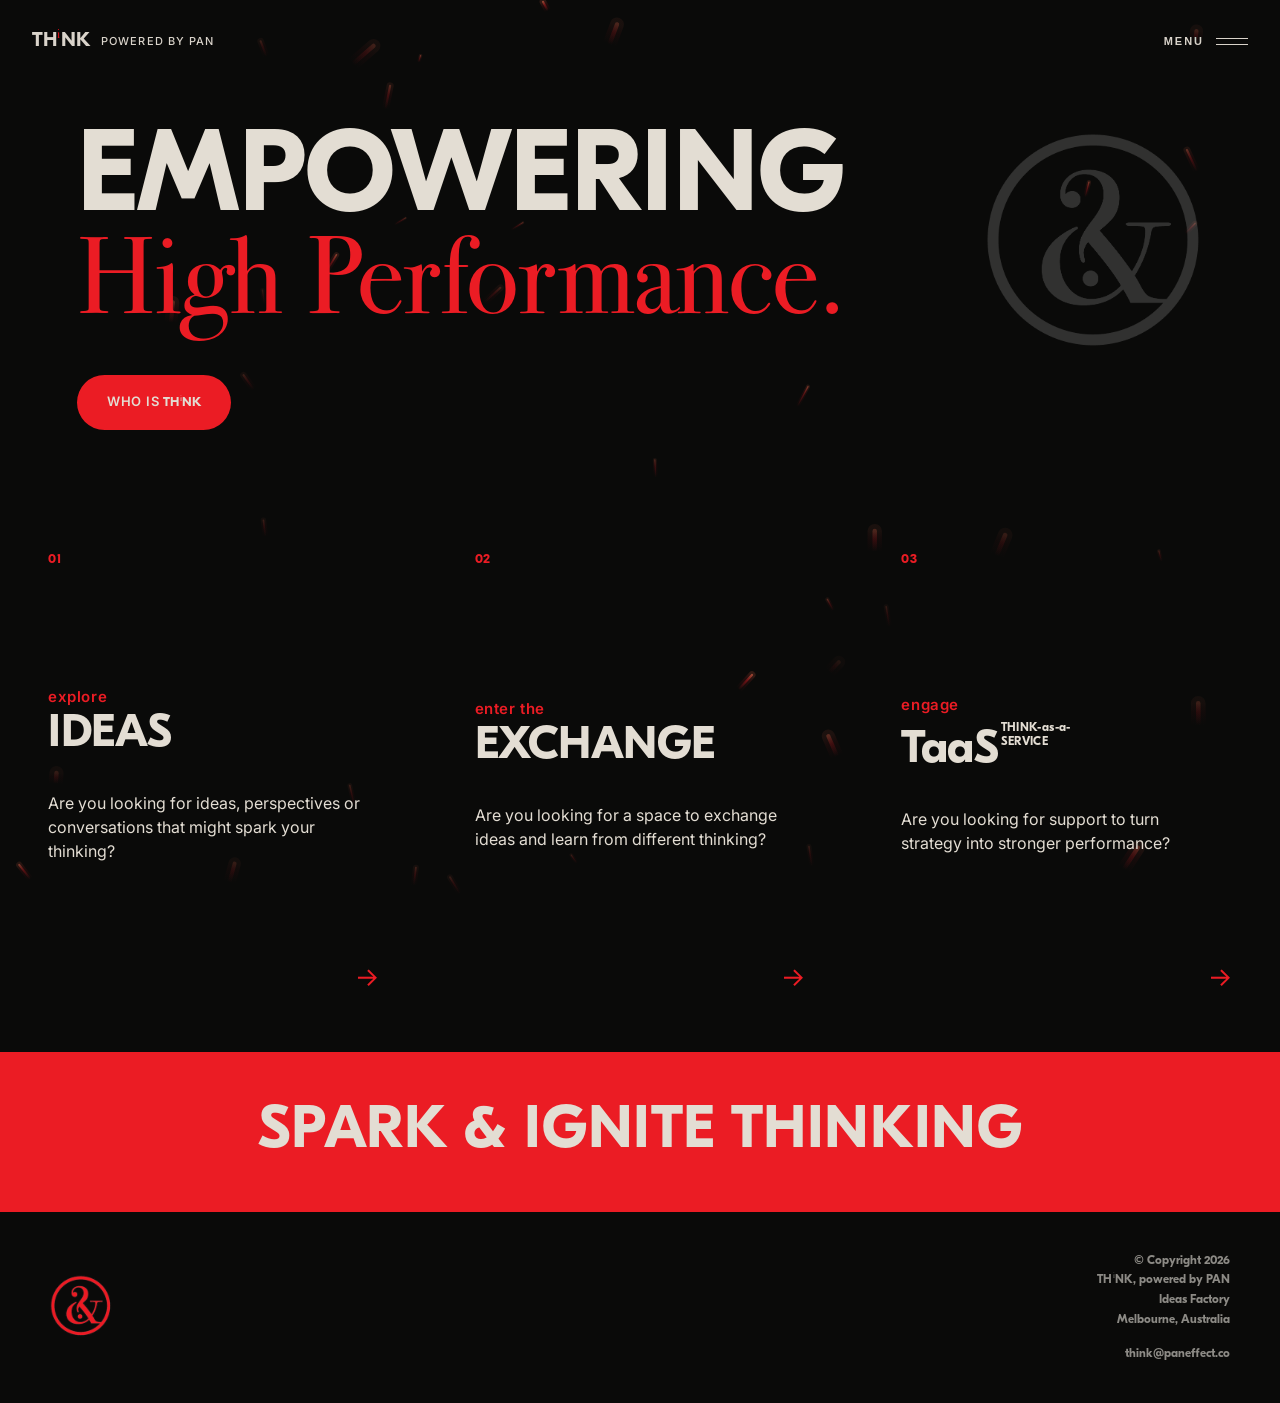
==== commit f805da55: "Add files via upload" ====
--- a/index.html
+++ b/index.html
@@ -470,6 +470,24 @@
   .x-more-row{display:grid;grid-template-columns:1fr 1fr;margin:48px -28px 0;}
   .x-more-row .ideas-more{margin:0;}
   @media (max-width:640px){.x-more-row{grid-template-columns:1fr;margin:36px -20px 0;}}
+
+  /* Touch screens: the panel crossing the middle of the screen while scrolling ('is-lit',
+     set by script) gets the same beige state as a mouse hover on desktop */
+  @media (hover:none){
+    .panel-btn.is-lit{background-color:var(--ink);}
+    .panel-btn.is-lit .panel-emphasis,
+    .panel-btn.is-lit .panel-taas-sup,
+    .panel-btn.is-lit .panel-sup,
+    .panel-btn.is-lit .panel-tag{color:var(--black);}
+    .panel-btn.is-lit .panel-title::after{width:64px;}
+    .feed-item.is-lit, .pillar.is-lit, .help-card.is-lit, .faq-item.is-lit,
+    .ideas-more.is-lit, .case-tile.is-active.is-lit, .join-panel.is-lit{
+      background-color:var(--beige);--ink:var(--black);
+    }
+    .ideas-more.is-lit .ideas-more-arrow{transform:translateX(8px);}
+    .join-panel.is-lit .btn-primary{color:var(--beige);}
+    .join-panel.is-lit .field input, .join-panel.is-lit .ideas-subscribe-input{border-bottom-color:rgba(10,10,9,0.25);}
+  }
 
   /* architecture: solar system visual */
   #architecture{text-align:center;overflow:hidden;}
@@ -1529,7 +1547,8 @@
     // so fall back to the Netlify Function directly (it sends a CORS header).
     const NETLIFY_FEED = 'https://thinkbypan.netlify.app/substack-feed';
     const FETCH_TIMEOUT_MS = 8000;
-    const CACHE_KEY = 'think_substack_feed_v1';
+    // v2: drops any stale v1 cache phones may still be holding
+    const CACHE_KEY = 'think_substack_feed_v2';
     const CACHE_TTL_MS = 30 * 60 * 1000;
 
     function stripHtml(html){
@@ -1589,7 +1608,12 @@
     function renderFallback(el, message){
       el.innerHTML = '<p class="feed-status">' + message + '</p>';
     }
+    function byNewest(items){
+      // always newest first, whatever order the feed or a proxy returns
+      return items.slice().sort((a, b) => (new Date(b.pubDate).getTime() || 0) - (new Date(a.pubDate).getTime() || 0));
+    }
     function applyFeed(items){
+      items = byNewest(items);
       const podcasts = items.filter(isPodcastItem).slice(0, 3);
       const articles = items.filter(i => !isPodcastItem(i)).slice(0, 3);
 
@@ -1616,18 +1640,21 @@
       catch(err){ /* storage full or unavailable — non-fatal */ }
     }
 
+    // Show any cached posts straight away, but ALWAYS fetch the live feed as well, so a
+    // phone never keeps showing an older set of posts (mobile browsers hold on to caches).
     const cachedItems = loadFromCache();
-    if(cachedItems){
-      applyFeed(cachedItems);
-      return;
-    }
+    if(cachedItems) applyFeed(cachedItems);
 
     // Every request gets a timeout, so a proxy that hangs can never leave the
     // lists stuck on "Loading…" — it just falls through to the next source.
     function fetchWithTimeout(url){
       const ctrl = (typeof AbortController !== 'undefined') ? new AbortController() : null;
       const timer = ctrl ? setTimeout(() => ctrl.abort(), FETCH_TIMEOUT_MS) : null;
-      return fetch(url, ctrl ? { signal: ctrl.signal } : undefined)
+      // cache-busting query + no-store so mobile browsers can't serve an old copy of the feed
+      const fresh = url + (url.indexOf('?') === -1 ? '?' : '&') + '_=' + Date.now();
+      const opts = { cache: 'no-store' };
+      if(ctrl) opts.signal = ctrl.signal;
+      return fetch(fresh, opts)
         .finally(() => { if(timer) clearTimeout(timer); });
     }
     // 1st choice: the site's own Netlify proxy (see netlify.toml).
@@ -1662,6 +1689,7 @@
         saveToCache(items);
       })
       .catch(() => {
+        if(cachedItems) return; // live fetch failed: keep showing the cached posts
         const msg = 'The latest posts are on THiNK Media. <a href="https://thinkbypan.substack.com" target="_blank" rel="noopener noreferrer">Read on Substack &rarr;</a>';
         renderFallback(articlesEl, msg);
         renderFallback(podcastEl, msg);
@@ -2342,14 +2370,7 @@
         ctx.beginPath(); ctx.arc(s.x*W, s.y*H, s.r, 0, Math.PI*2); ctx.fill();
       });
 
-      // orbit paths, each on its own tilted plane
-      planets.forEach(p => {
-        ctx.beginPath();
-        ctx.ellipse(cx, cy, p.rx*R, p.ry*R, p.tilt, 0, Math.PI*2);
-        ctx.strokeStyle = RING_COLOR;
-        ctx.lineWidth = 1;
-        ctx.stroke();
-      });
+      // orbit paths are no longer drawn: the essences move on invisible orbits
 
       // advance planets along their own tilted orbital plane
       planets.forEach(p => {
@@ -2628,6 +2649,39 @@
     requestAnimationFrame(frame);
   })();
 
+
+  // ===== Touch screens: scrolling lights up panels =====
+  // Phones and tablets have no hover, so whichever panel sits across the middle of the
+  // screen gets the same beige state the mouse gives on a computer.
+  (function(){
+    if(!window.matchMedia) return;
+    var touchQuery = window.matchMedia('(hover: none)');
+    var SELECTOR = '.panel-btn, .feed-item, .pillar, .help-card, .faq-item, .ideas-more, .case-tile, .join-panel';
+    var ticking = false;
+    function update(){
+      ticking = false;
+      var nodes = document.querySelectorAll(SELECTOR);
+      if(!touchQuery.matches){
+        for(var j=0;j<nodes.length;j++) nodes[j].classList.remove('is-lit');
+        return;
+      }
+      var line = window.innerHeight * 0.5;
+      for(var i=0;i<nodes.length;i++){
+        var r = nodes[i].getBoundingClientRect();
+        var lit = r.height > 0 && r.top <= line && r.bottom >= line;
+        nodes[i].classList.toggle('is-lit', lit);
+      }
+    }
+    function request(){ if(!ticking){ ticking = true; requestAnimationFrame(update); } }
+    window.addEventListener('scroll', request, {passive:true});
+    window.addEventListener('resize', request);
+    window.addEventListener('load', request);
+    if(touchQuery.addEventListener) touchQuery.addEventListener('change', request);
+    // feed items arrive later from Substack, so re-check once they render
+    setTimeout(request, 1500); setTimeout(request, 4000);
+    request();
+  })();
+
 </script>
 </body>
 </html>
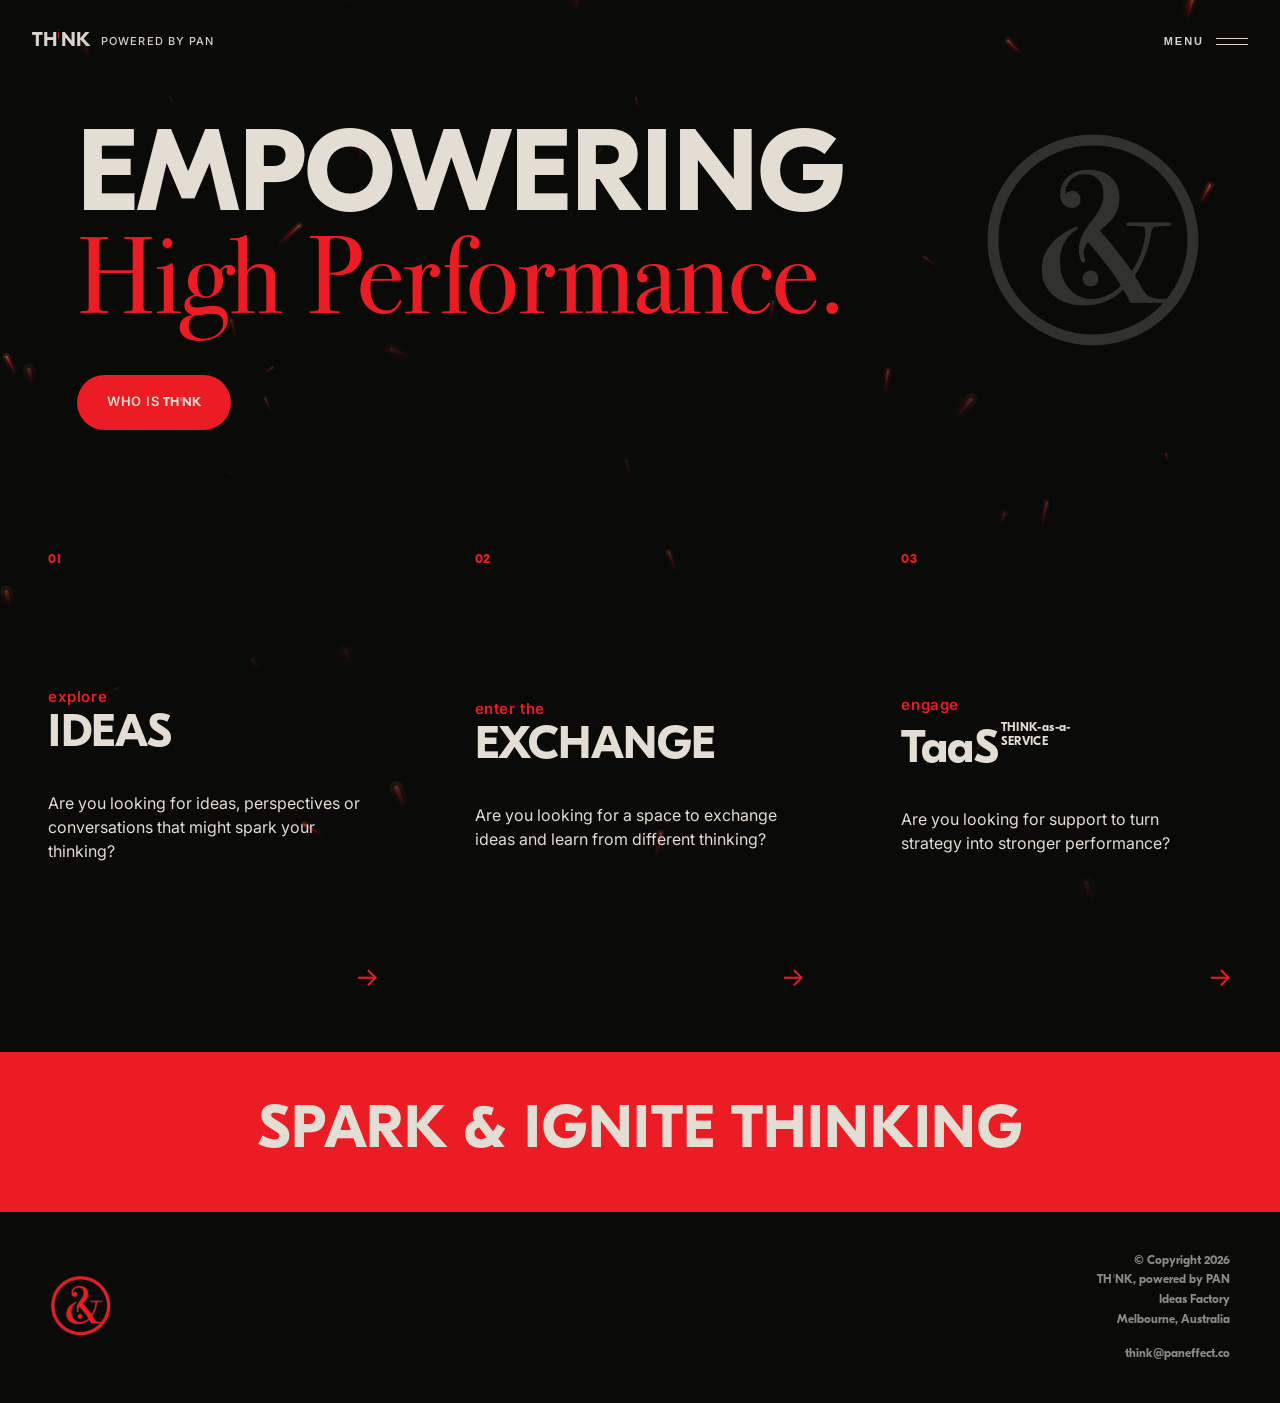
==== commit a6980eb2: "Add files via upload" ====
--- a/index.html
+++ b/index.html
@@ -2,6 +2,14 @@
 <html lang="en">
 <head>
 <meta charset="UTF-8">
+<!-- Google tag (gtag.js) -->
+<script async src="https://www.googletagmanager.com/gtag/js?id=G-LXSZK10BWC"></script>
+<script>
+  window.dataLayer = window.dataLayer || [];
+  function gtag(){dataLayer.push(arguments);}
+  gtag('js', new Date());
+  gtag('config', 'G-LXSZK10BWC');
+</script>
 <meta name="viewport" content="width=device-width, initial-scale=1, maximum-scale=1">
 <title>THiNK: Put the i back into thinking</title>
 <link rel="icon" href="favicon.ico" sizes="any">
@@ -1395,37 +1403,23 @@
 </div>
 <script>
   // ==========================================================================
-  // ANALYTICS
+  // ANALYTICS — Google Analytics 4 (G-LXSZK10BWC)
   // --------------------------------------------------------------------------
-  // One place to configure analytics for the whole site. Set ANALYTICS_DOMAIN
-  // to the exact domain you register in your Plausible account (for example
-  // 'think.paneffect.co' — no https://, no trailing slash). Until it is set,
-  // every call below is a silent no-op, so the site works normally before
-  // analytics is switched on.
-  //
-  // Pageviews and time-on-page are tracked automatically once the domain is
-  // set. Everything else is a custom event sent through track(name, props).
-  // Because all tracking flows through track(), you can switch providers later
-  // by editing only this block (e.g. swap the injected snippet + track body).
+  // The Google tag itself is loaded in each page's <head>. Pageviews, scrolls
+  // and outbound-link clicks come from GA4 Enhanced Measurement automatically.
+  // Every interaction is a custom event sent through track(name, props), which
+  // converts the readable name to GA4's snake_case ('Waitlist Signup' ->
+  // 'waitlist_signup'). To switch providers later, edit only this block.
   // ==========================================================================
-  var ANALYTICS_DOMAIN = 'thinkbypan.netlify.app'; // <-- set to your Plausible domain to turn analytics on
-
-  (function(){
-    if(!ANALYTICS_DOMAIN) return;
-    var s = document.createElement('script');
-    s.defer = true;
-    s.setAttribute('data-domain', ANALYTICS_DOMAIN);
-    // This Plausible build also auto-tracks outbound-link clicks (the footer
-    // PAN link, Substack links, mailto), so those need no manual code.
-    s.src = 'https://plausible.io/js/script.outbound-links.js';
-    document.head.appendChild(s);
-  })();
-  // queue stub so events fired before the script loads are not lost
-  window.plausible = window.plausible || function(){ (window.plausible.q = window.plausible.q || []).push(arguments); };
+  window.dataLayer = window.dataLayer || [];
+  window.gtag = window.gtag || function(){ window.dataLayer.push(arguments); };
 
   // track(name, props?) — the single entry point for every custom event.
   function track(name, props){
-    try { window.plausible(name, props ? { props: props } : undefined); } catch(e){}
+    try {
+      var ev = String(name).toLowerCase().replace(/[^a-z0-9]+/g, '_').replace(/^_+|_+$/g, '').slice(0, 40);
+      window.gtag('event', ev, props || {});
+    } catch(e){}
   }
   var clean = function(s){ return (s || '').replace(/\s+/g, ' ').trim().slice(0, 80); };
 
